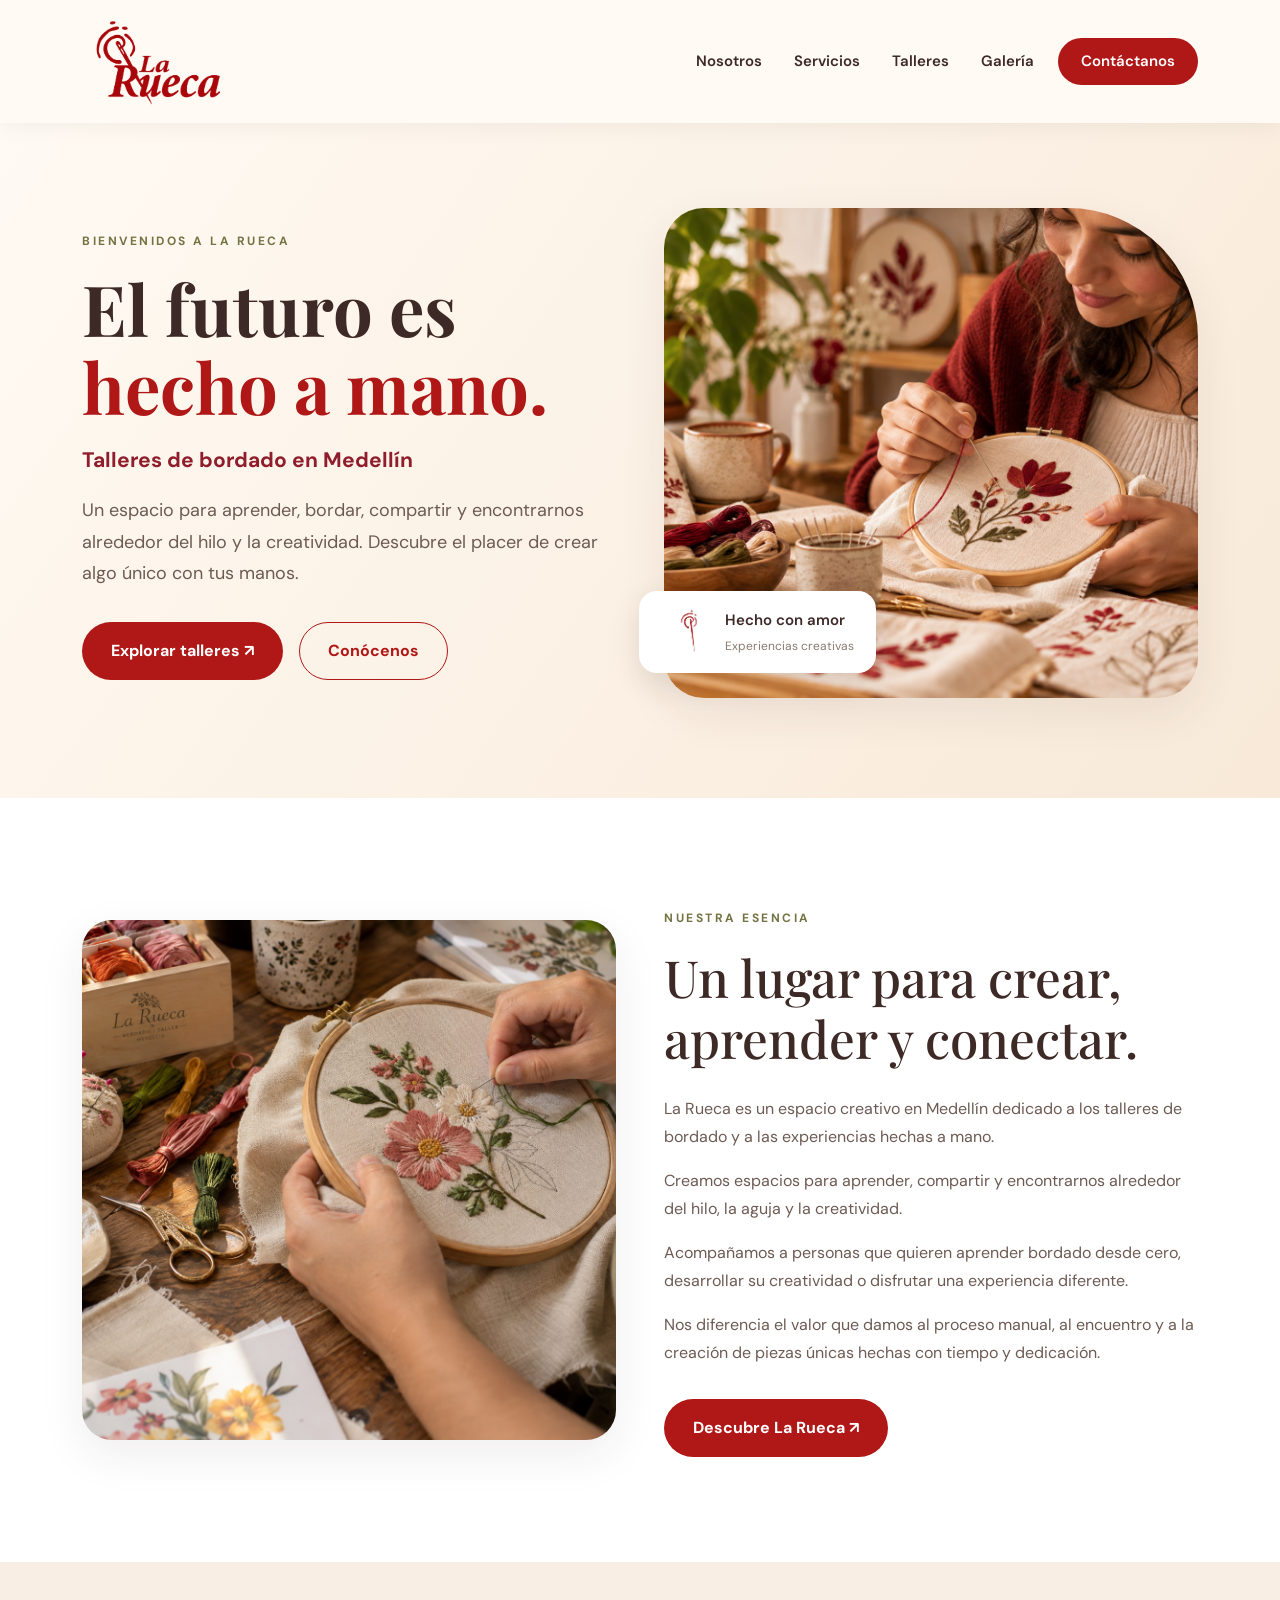
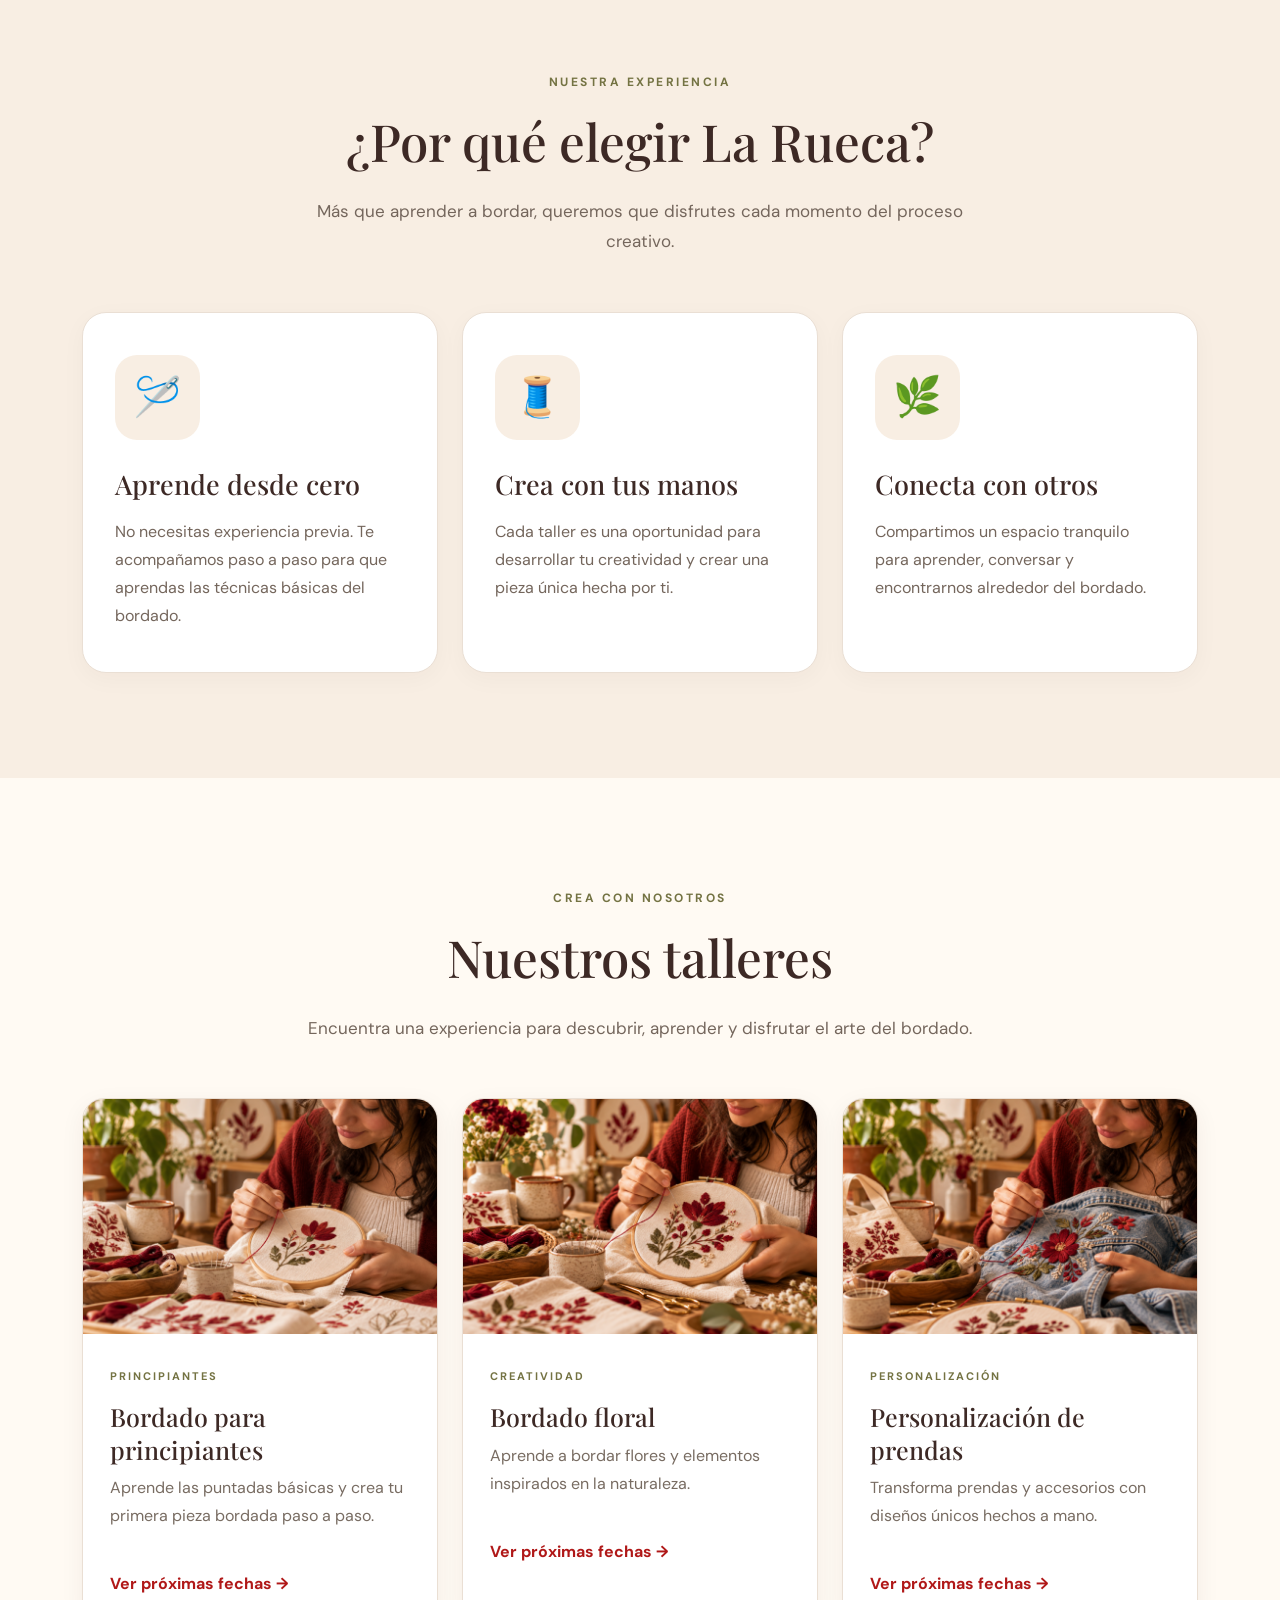
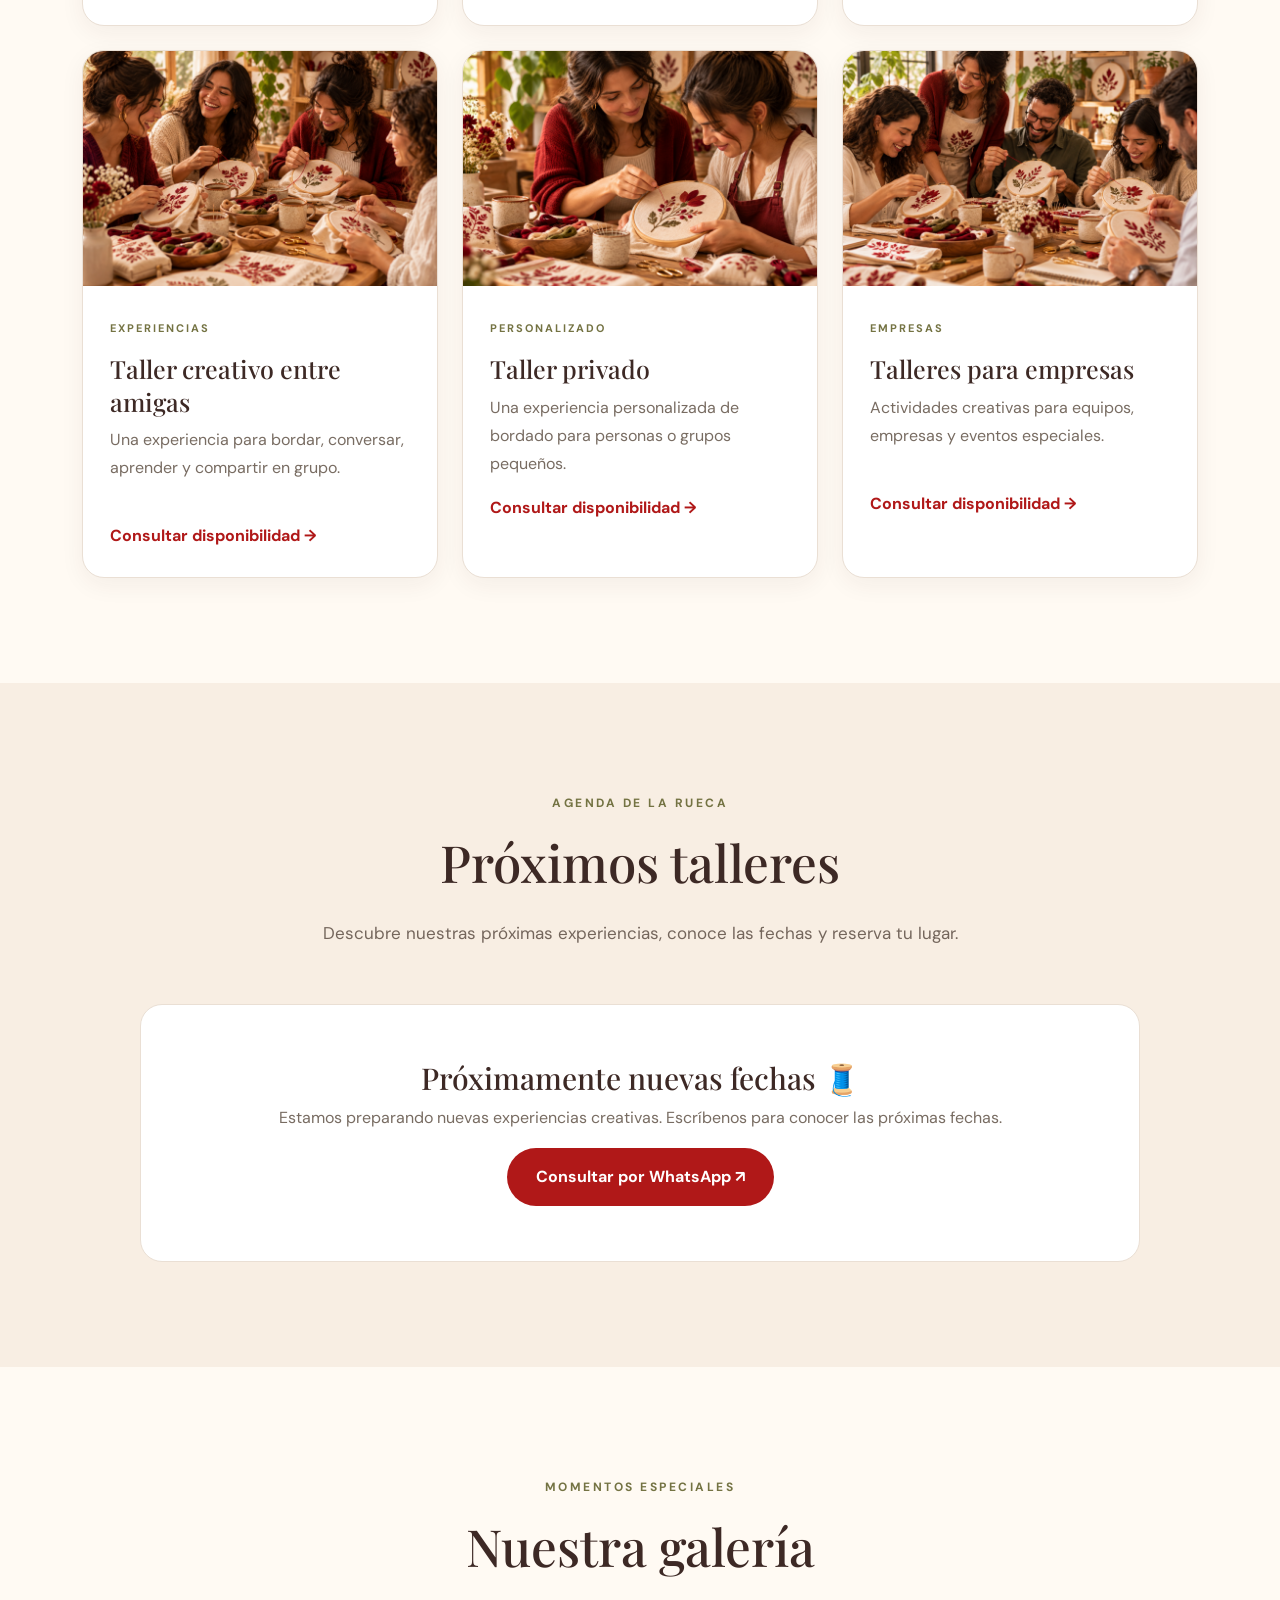
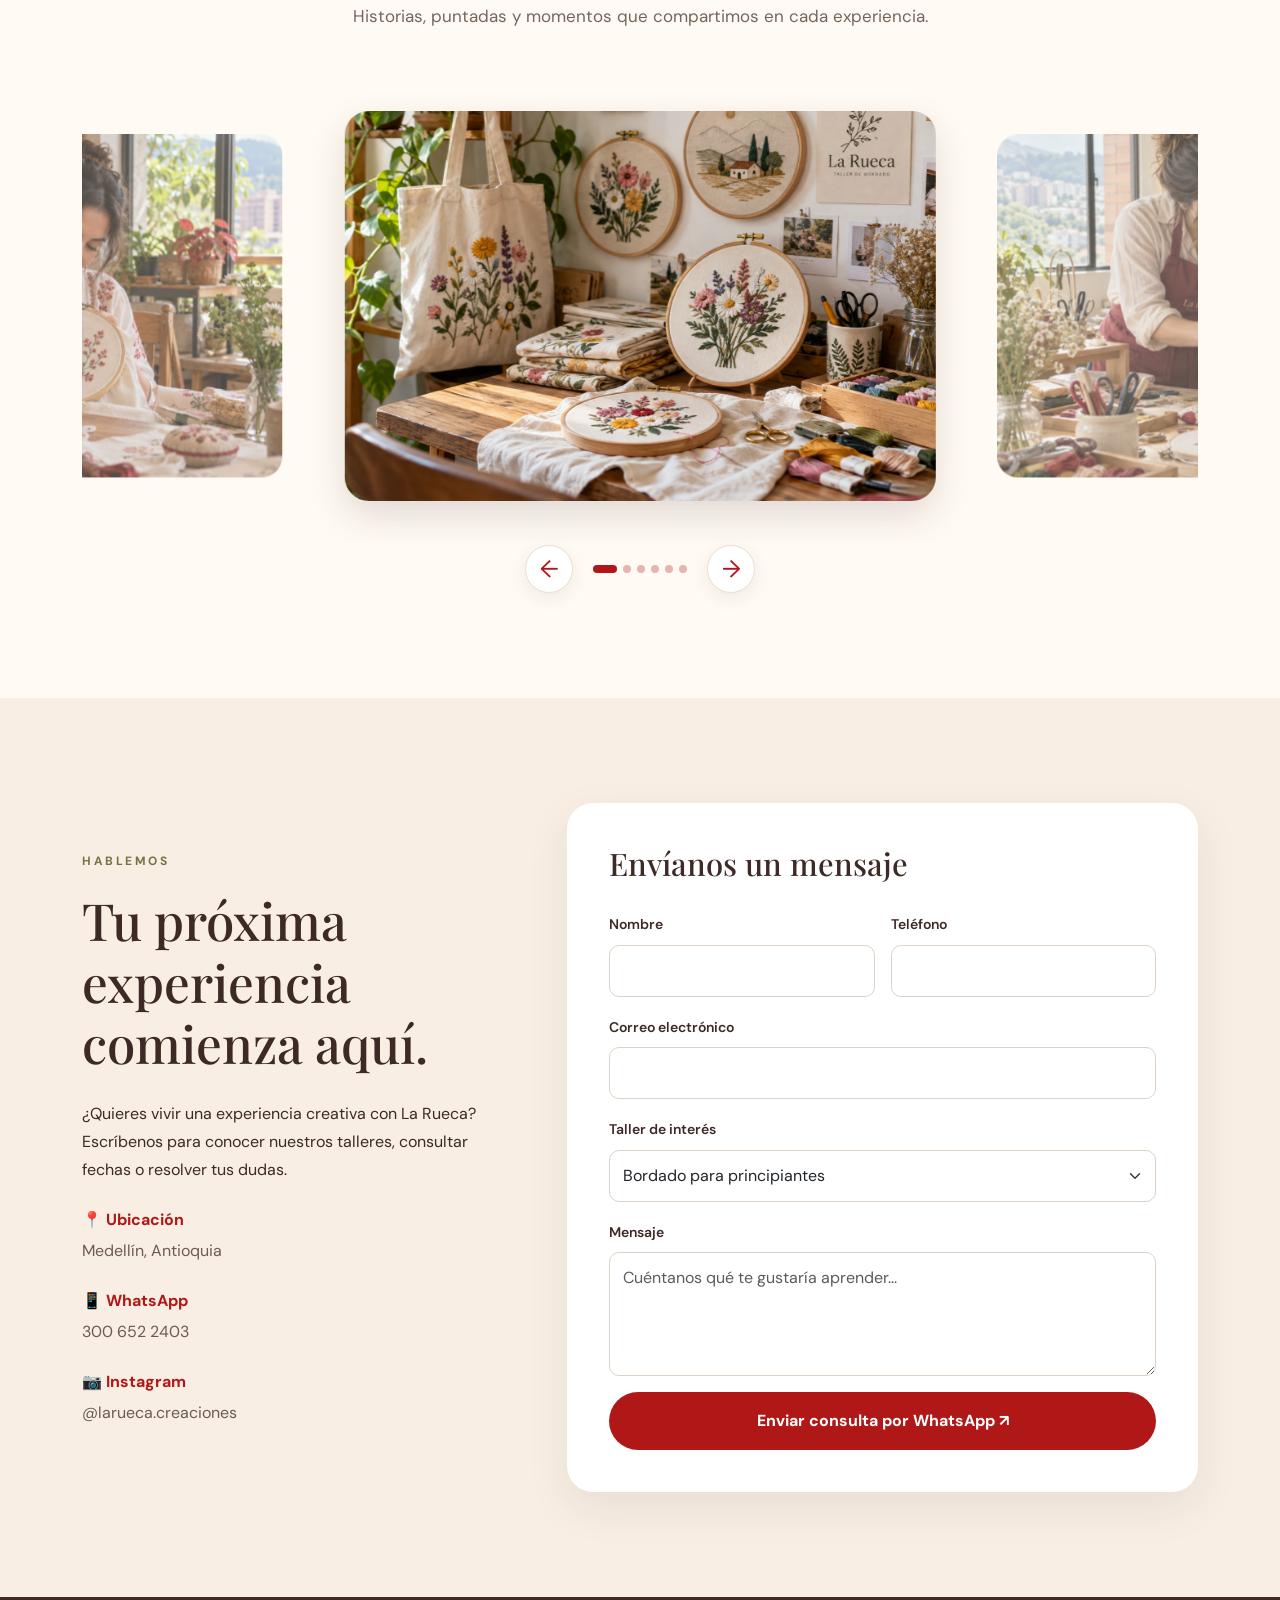
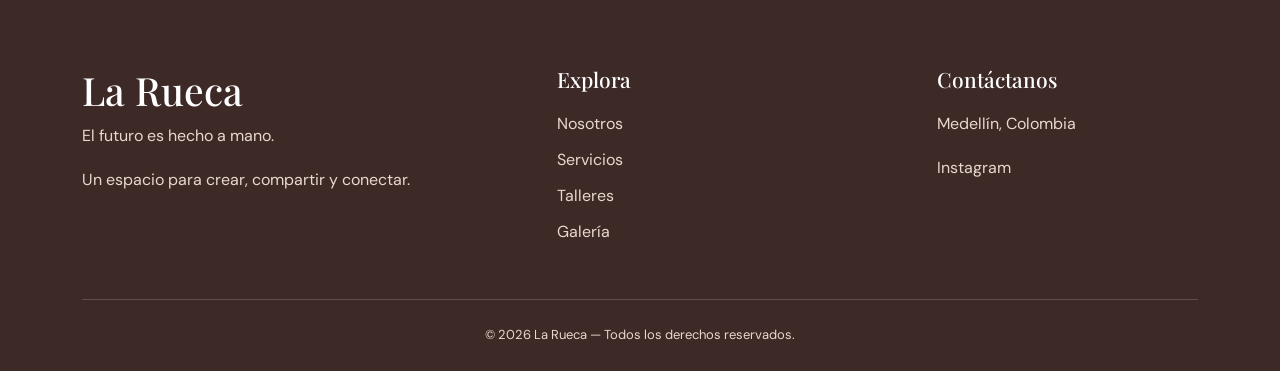
==== index.html @ 02af1a52 "Mejoras de diseño y galería La Rueca" ====
<!DOCTYPE html>
<html lang="es">

<head>
  <meta charset="UTF-8">
  <meta name="viewport" content="width=device-width, initial-scale=1.0">
  <meta name="description" content="La Rueca: talleres de bordado, creatividad y experiencias hechas a mano en Medellín.">
  <title>La Rueca | El futuro es hecho a mano</title>

<!-- Bootstrap -->
<link
  href="https://cdn.jsdelivr.net/npm/bootstrap@5.3.3/dist/css/bootstrap.min.css"
  rel="stylesheet"
>

<!-- Swiper CSS -->
<link rel="stylesheet" href="https://cdn.jsdelivr.net/npm/swiper@11/swiper-bundle.min.css">

<!-- Tipografías -->
<link
  href="https://fonts.googleapis.com/css2?family=DM+Sans:wght@400;500;600;700&family=Playfair+Display:wght@500;600;700&display=swap"
  rel="stylesheet"
>

<!-- Tu diseño nuevo -->
<link rel="stylesheet" href="css/estilos.css?v=4">
</head>

<body>

  <!-- MENÚ -->
  <nav class="navbar navbar-expand-lg navbar-light sticky-top">
    <div class="container">
      <a class="navbar-brand" href="#inicio">
        <img src="img/logo-la-rueca.png" alt="La Rueca" class="logo">
      </a>

      <button class="navbar-toggler" type="button"
        data-bs-toggle="collapse" data-bs-target="#menuPrincipal"
        aria-controls="menuPrincipal" aria-expanded="false"
        aria-label="Abrir menú">
        <span class="navbar-toggler-icon"></span>
      </button>

      <div class="collapse navbar-collapse" id="menuPrincipal">
        <ul class="navbar-nav ms-auto align-items-lg-center gap-lg-3">
          <li class="nav-item"><a class="nav-link" href="#nosotros">Nosotros</a></li>
          <li class="nav-item"><a class="nav-link" href="#servicios">Servicios</a></li>
          <li class="nav-item"><a class="nav-link" href="#talleres">Talleres</a></li>
          <li class="nav-item"><a class="nav-link" href="#galeria">Galería</a></li>
          <li class="nav-item"><a class="nav-link btn-menu" href="#contacto">Contáctanos</a></li>
        </ul>
      </div>
    </div>
  </nav>

  <main>

    <!-- PORTADA -->
    <section id="inicio" class="hero">
      <div class="container">
        <div class="row align-items-center g-5">
          <div class="col-lg-6">
            <span class="etiqueta">BIENVENIDOS A LA RUECA</span>
            <h1>El futuro es <em>hecho a mano.</em></h1>
            <h2>Talleres de bordado en Medellín</h2>
            <p class="descripcion">
              Un espacio para aprender, bordar, compartir y
              encontrarnos alrededor del hilo y la creatividad.
              Descubre el placer de crear algo único con tus manos.
            </p>
            <div class="d-flex gap-3 flex-wrap">
              <a href="#talleres" class="boton">Explorar talleres ↗</a>
              <a href="#nosotros" class="boton-secundario">Conócenos</a>
            </div>
          </div>

          <div class="col-lg-6">
            <div class="hero-foto">
              <img src="img/hero-bordado.png"
                alt="Experiencia de bordado artesanal">
                <div class="sello-flotante">
                <img
                src="img/aguja-la-rueca.png"
                alt="Aguja de La Rueca"
                class="aguja-logo"
                >

                <div>
                <strong>Hecho con amor</strong>
                <small>Experiencias creativas</small>
                </div>
              </div>
            </div>
          </div>
        </div>
      </div>
    </section>

    <!-- NOSOTROS -->
    <section id="nosotros" class="seccion nosotros">
      <div class="container">
        <div class="row align-items-center g-5">
          <div class="col-lg-6">
            <div class="imagen-seccion">
              <img src="img/galeria-5.png"
                alt="Experiencia de aprendizaje en La Rueca">
            </div>
          </div>

          <div class="col-lg-6">
            <span class="etiqueta">NUESTRA ESENCIA</span>
            <h2 class="titulo-seccion">
              Un lugar para crear, aprender y conectar.
            </h2>

            <p>
              La Rueca es un espacio creativo en Medellín dedicado
              a los talleres de bordado y a las experiencias hechas a mano.
            </p>

            <p>
              Creamos espacios para aprender, compartir y encontrarnos
              alrededor del hilo, la aguja y la creatividad.
            </p>

            <p>
              Acompañamos a personas que quieren aprender bordado
              desde cero, desarrollar su creatividad o disfrutar
              una experiencia diferente.
            </p>

            <p>
              Nos diferencia el valor que damos al proceso manual,
              al encuentro y a la creación de piezas únicas hechas
              con tiempo y dedicación.
            </p>

            <a href="#servicios" class="boton mt-3">
              Descubre La Rueca ↗
            </a>
          </div>
        </div>
      </div>
    </section>

    <!-- SERVICIOS -->
    <section id="servicios" class="seccion fondo-crema">
      <div class="container">
        <div class="encabezado-seccion text-center">
          <span class="etiqueta">NUESTRA EXPERIENCIA</span>
          <h2 class="titulo-seccion">¿Por qué elegir La Rueca?</h2>
          <p>
            Más que aprender a bordar, queremos que disfrutes
            cada momento del proceso creativo.
          </p>
        </div>

        <div class="row g-4">

          <div class="col-lg-4 col-md-6">
            <div class="tarjeta-servicio">
              <span class="icono-servicio">🪡</span>
              <h3>Aprende desde cero</h3>
              <p>
                No necesitas experiencia previa. Te acompañamos paso a paso
                para que aprendas las técnicas básicas del bordado.
              </p>
            </div>
          </div>

          <div class="col-lg-4 col-md-6">
            <div class="tarjeta-servicio">
              <span class="icono-servicio">🧵</span>
              <h3>Crea con tus manos</h3>
              <p>
                Cada taller es una oportunidad para desarrollar tu
                creatividad y crear una pieza única hecha por ti.
              </p>
            </div>
          </div>

          <div class="col-lg-4 col-md-6">
            <div class="tarjeta-servicio">
              <span class="icono-servicio">🌿</span>
              <h3>Conecta con otros</h3>
              <p>
                Compartimos un espacio tranquilo para aprender, conversar
                y encontrarnos alrededor del bordado.
              </p>
            </div>
          </div>

        </div>
      </div>
    </section>

    <!-- TALLERES -->
    <section id="talleres" class="seccion">
      <div class="container">
        <div class="encabezado-seccion text-center">
          <span class="etiqueta">CREA CON NOSOTROS</span>
          <h2 class="titulo-seccion">Nuestros talleres</h2>
          <p>
            Encuentra una experiencia para descubrir,
            aprender y disfrutar el arte del bordado.
          </p>
        </div>

        <div class="row g-4">

          <div class="col-lg-4 col-md-6">
            <article class="tarjeta-taller">
              <img src="img/hero-bordado.png" alt="Bordado para principiantes">
              <div class="tarjeta-cuerpo">
                <span class="tipo-taller">PRINCIPIANTES</span>
                <h3>Bordado para principiantes</h3>
                <p>Aprende las puntadas básicas y crea tu primera pieza bordada paso a paso.</p>
                <a href="#proximos-eventos">Ver próximas fechas →</a>
              </div>
            </article>
          </div>

          <div class="col-lg-4 col-md-6">
            <article class="tarjeta-taller">
              <img src="img/detalle-bordado.png" alt="Bordado floral">
              <div class="tarjeta-cuerpo">
                <span class="tipo-taller">CREATIVIDAD</span>
                <h3>Bordado floral</h3>
                <p>Aprende a bordar flores y elementos inspirados en la naturaleza.</p>
                <a href="#proximos-eventos">Ver próximas fechas →</a>
              </div>
            </article>
          </div>

          <div class="col-lg-4 col-md-6">
            <article class="tarjeta-taller">
              <img src="img/bordado-chaqueta.png" alt="Personalización de prendas">
              <div class="tarjeta-cuerpo">
                <span class="tipo-taller">PERSONALIZACIÓN</span>
                <h3>Personalización de prendas</h3>
                <p>Transforma prendas y accesorios con diseños únicos hechos a mano.</p>
                <a href="#proximos-eventos">Ver próximas fechas →</a>
              </div>
            </article>
          </div>

          <div class="col-lg-4 col-md-6">
            <article class="tarjeta-taller">
              <img src="img/encuentro-creativo.png" alt="Taller entre amigas">
              <div class="tarjeta-cuerpo">
                <span class="tipo-taller">EXPERIENCIAS</span>
                <h3>Taller creativo entre amigas</h3>
                <p>Una experiencia para bordar, conversar, aprender y compartir en grupo.</p>
                <a href="#contacto">Consultar disponibilidad →</a>
              </div>
            </article>
          </div>

          <div class="col-lg-4 col-md-6">
            <article class="tarjeta-taller">
              <img src="img/clase-personalizada.png" alt="Taller privado">
              <div class="tarjeta-cuerpo">
                <span class="tipo-taller">PERSONALIZADO</span>
                <h3>Taller privado</h3>
                <p>Una experiencia personalizada de bordado para personas o grupos pequeños.</p>
                <a href="#contacto">Consultar disponibilidad →</a>
              </div>
            </article>
          </div>

          <div class="col-lg-4 col-md-6">
            <article class="tarjeta-taller">
              <img src="img/taller-grupal.png" alt="Taller para empresas">
              <div class="tarjeta-cuerpo">
                <span class="tipo-taller">EMPRESAS</span>
                <h3>Talleres para empresas</h3>
                <p>Actividades creativas para equipos, empresas y eventos especiales.</p>
                <a href="#contacto">Consultar disponibilidad →</a>
              </div>
            </article>
          </div>

        </div>
      </div>
    </section>

    <!-- UPCOMING EVENTS - INSPIRADO EN TIYA -->
    <section id="proximos-eventos" class="seccion fondo-crema">
      <div class="container">

        <div class="encabezado-seccion text-center">
          <span class="etiqueta">AGENDA DE LA RUECA</span>
          <h2 class="titulo-seccion">Próximos talleres</h2>
          <p>
            Descubre nuestras próximas experiencias,
            conoce las fechas y reserva tu lugar.
          </p>
        </div>

        <!-- Se llena automáticamente desde eventos.js -->
        <div id="lista-eventos" class="eventos-contenedor"></div>

      </div>
    </section>

    <!-- GALERÍA -->
    <section id="galeria" class="seccion">
      <div class="container">

        <div class="encabezado-seccion text-center">
          <span class="etiqueta">MOMENTOS ESPECIALES</span>
          <h2 class="titulo-seccion">Nuestra galería</h2>
          <p>
            Historias, puntadas y momentos que compartimos
            en cada experiencia.
          </p>
        </div>


<!-- GALERÍA PREMIUM LA RUECA -->
        <div class="galeria-premium">
          <div class="swiper galeria-swiper" aria-label="Galería de fotografías de La Rueca">
            <div class="swiper-wrapper">
              <div class="swiper-slide"><img src="img/galeria-1.png" alt="Creaciones de bordado artesanal" loading="lazy"></div>
              <div class="swiper-slide"><img src="img/galeria-2.png" alt="Aprendiendo a bordar en La Rueca" loading="lazy"></div>
              <div class="swiper-slide"><img src="img/galeria-3.png" alt="Personalización de prendas" loading="lazy"></div>
              <div class="swiper-slide"><img src="img/galeria-4.png" alt="Experiencia creativa grupal" loading="lazy"></div>
              <div class="swiper-slide"><img src="img/galeria-5.png" alt="Detalle de bordado floral" loading="lazy"></div>
              <div class="swiper-slide"><img src="img/galeria-6.png" alt="Taller de bordado La Rueca" loading="lazy"></div>
            </div>
          </div>

          <div class="galeria-controles">
            <button class="galeria-anterior" type="button" aria-label="Fotografía anterior">&#8592;</button>
            <div class="galeria-paginacion"></div>
            <button class="galeria-siguiente" type="button" aria-label="Fotografía siguiente">&#8594;</button>
          </div>
        </div>
      </div>
    </section>

    <!-- CONTACTO -->
    <section id="contacto" class="seccion fondo-crema">
      <div class="container">
        <div class="row g-5 align-items-center">

          <div class="col-lg-5">
            <span class="etiqueta">HABLEMOS</span>
            <h2 class="titulo-seccion">Tu próxima experiencia comienza aquí.</h2>
            <p>
              ¿Quieres vivir una experiencia creativa con La Rueca?
              Escríbenos para conocer nuestros talleres,
              consultar fechas o resolver tus dudas.
            </p>

            <div class="detalle-contacto">
              <strong>📍 Ubicación</strong>
              <span>Medellín, Antioquia</span>
            </div>

            <div class="detalle-contacto">
              <strong>📱 WhatsApp</strong>
              <span>300 652 2403</span>
            </div>

            <div class="detalle-contacto">
              <strong>📷 Instagram</strong>
              <a href="https://www.instagram.com/larueca.creaciones/"
                 target="_blank" rel="noopener noreferrer">
                @larueca.creaciones
              </a>
            </div>
          </div>

          <div class="col-lg-7">
            <div class="tarjeta-contacto">
              <h3>Envíanos un mensaje</h3>

              <form id="formulario-contacto">
                <div class="row g-3">

                  <div class="col-md-6">
                    <label for="nombre" class="form-label">Nombre</label>
                    <input id="nombre" class="form-control" type="text" required>
                  </div>

                  <div class="col-md-6">
                    <label for="telefono" class="form-label">Teléfono</label>
                    <input id="telefono" class="form-control" type="tel" required>
                  </div>

                  <div class="col-12">
                    <label for="correo" class="form-label">Correo electrónico</label>
                    <input id="correo" class="form-control" type="email">
                  </div>

                  <div class="col-12">
                    <label for="servicio" class="form-label">Taller de interés</label>
                    <select id="servicio" class="form-select">
                      <option>Bordado para principiantes</option>
                      <option>Bordado floral</option>
                      <option>Personalización de prendas</option>
                      <option>Taller creativo entre amigas</option>
                      <option>Taller privado</option>
                      <option>Talleres para empresas</option>
                    </select>
                  </div>

                  <div class="col-12">
                    <label for="mensaje" class="form-label">Mensaje</label>
                    <textarea id="mensaje" class="form-control" rows="4"
                      placeholder="Cuéntanos qué te gustaría aprender..."></textarea>
                  </div>

                  <div class="col-12">
                    <button type="submit" class="boton w-100">
                      Enviar consulta por WhatsApp ↗
                    </button>
                  </div>

                </div>
              </form>
            </div>
          </div>

        </div>
      </div>
    </section>

  </main>

  <!-- PIE DE PÁGINA -->
  <footer class="pie-pagina">
    <div class="container">
      <div class="row g-4 align-items-start">
        <div class="col-md-5">
          <h3>La Rueca</h3>
          <p>El futuro es hecho a mano.</p>
          <p>Un espacio para crear, compartir y conectar.</p>
        </div>

        <div class="col-md-4">
          <h4>Explora</h4>
          <a href="#nosotros">Nosotros</a>
          <a href="#servicios">Servicios</a>
          <a href="#talleres">Talleres</a>
          <a href="#galeria">Galería</a>
        </div>

        <div class="col-md-3">
          <h4>Contáctanos</h4>
          <p>Medellín, Colombia</p>
          <a href="https://www.instagram.com/larueca.creaciones/"
             target="_blank" rel="noopener noreferrer">Instagram</a>
        </div>
      </div>

      <div class="footer-inferior">
        © 2026 La Rueca — Todos los derechos reservados.
      </div>
    </div>
  </footer>

  <script src="https://cdn.jsdelivr.net/npm/bootstrap@5.3.3/dist/js/bootstrap.bundle.min.js"></script>
  <script src="jv/eventos.js"></script>

  <!-- Swiper: cargar antes de inicializar -->
  <script src="https://cdn.jsdelivr.net/npm/swiper@11/swiper-bundle.min.js"></script>
  <script>
    document.addEventListener("DOMContentLoaded", function () {
      if (typeof Swiper === "undefined") {
        console.error("Swiper no se cargó. Revisa la conexión a internet.");
        return;
      }

      const reducido = window.matchMedia("(prefers-reduced-motion: reduce)").matches;
      new Swiper(".galeria-swiper", {
        loop: true,
        centeredSlides: true,
        slidesPerView: 1.18,
        spaceBetween: 12,
        speed: reducido ? 0 : 650,
        grabCursor: true,
        autoplay: reducido ? false : {
          delay: 4500,
          disableOnInteraction: false,
          pauseOnMouseEnter: true
        },
        navigation: {
          prevEl: ".galeria-anterior",
          nextEl: ".galeria-siguiente"
        },
        pagination: {
          el: ".galeria-paginacion",
          clickable: true
        },
        keyboard: {
          enabled: true,
          onlyInViewport: true
        },
        breakpoints: {
          576: { slidesPerView: 1.35, spaceBetween: 18 },
          768: { slidesPerView: 1.55, spaceBetween: 22 },
          1100: { slidesPerView: 1.85, spaceBetween: 26 }
        }
      });
    });
  </script>

</body>
</html>
---- css/estilos.css ----
/* =====================================
   LA RUECA
===================================== */

:root {
  --rojo: #b01818;
  --crema: #f4e2ca;
  --oliva: #747343;
  --fondo: #fffaf3;
  --texto: #3d2925;
  --blanco: #ffffff;
  --borde: #eadfd4;
  --sombra: 0 15px 45px rgba(61,41,37,.08);
}

* { box-sizing: border-box; }

html {
  scroll-behavior: smooth;
  scroll-padding-top: 100px;
}

body {
  margin: 0;
  background: var(--fondo);
  color: var(--texto);
  font-family: 'DM Sans', sans-serif;
  line-height: 1.75;
}

h1, h2, h3, h4 {
  font-family: 'Playfair Display', Georgia, serif;
}

img {
  max-width: 100%;
  height: auto;
}

a { text-decoration: none; }

.seccion { padding: 105px 0; }
.fondo-crema { background: #f8eee3; }

.etiqueta {
  display: inline-block;
  margin-bottom: 18px;
  color: var(--oliva);
  font-size: 12px;
  font-weight: 700;
  letter-spacing: 2.5px;
}

.titulo-seccion {
  color: var(--texto);
  font-size: clamp(34px, 4vw, 52px);
  line-height: 1.2;
  margin-bottom: 25px;
}

.encabezado-seccion {
  max-width: 700px;
  margin: 0 auto 55px;
}

.encabezado-seccion p {
  color: #74665c;
  font-size: 17px;
}

/* MENÚ */

.navbar {
  background: rgba(255,250,243,.97);
  backdrop-filter: blur(15px);
  box-shadow: 0 4px 22px rgba(0,0,0,.05);
  padding: 13px 0;
}

.logo { width: 145px; }

.navbar .nav-link {
  font-size: 15px;
  font-weight: 600;
  color: var(--texto);
}

.navbar .nav-link:hover {
  color: var(--rojo);
}

.navbar .btn-menu {
  background: var(--rojo);
  color: white;
  border-radius: 50px;
  padding: 10px 23px !important;
  text-align: center;
}

.navbar .btn-menu:hover {
  background: var(--oliva);
  color: white;
}

/* BOTONES */

.boton {
  display: inline-block;
  border: none;
  background: var(--rojo);
  color: white;
  font-weight: 700;
  padding: 15px 29px;
  border-radius: 50px;
  cursor: pointer;
  transition: .3s ease;
}

.boton:hover {
  background: var(--oliva);
  color: white;
  transform: translateY(-3px);
  box-shadow: var(--sombra);
}

.boton-secundario {
  display: inline-block;
  border: 1px solid var(--rojo);
  color: var(--rojo);
  border-radius: 50px;
  padding: 14px 28px;
  font-weight: 700;
  transition: .3s ease;
}

.boton-secundario:hover {
  background: var(--rojo);
  color: white;
}

/* PORTADA */

.hero {
  padding: 85px 0 100px;
  min-height: 650px;
  background: linear-gradient(125deg, #fffaf3, #f8e9d8);
  overflow: hidden;
}

.hero h1 {
  font-size: clamp(46px, 5.5vw, 76px);
  font-weight: 700;
  line-height: 1.1;
  margin-bottom: 23px;
}

.hero h1 em {
  color: var(--rojo);
  font-style: normal;
}

.hero h2 {
  color: #8f1d2c;
  font-family: 'DM Sans', sans-serif;
  font-size: 21px;
  font-weight: 700;
  margin-bottom: 22px;
}

.hero .descripcion {
  max-width: 540px;
  font-size: 18px;
  color: #6d5b53;
  margin-bottom: 32px;
}

.hero-foto { position: relative; }

.hero-foto > img {
  width: 100%;
  height: 490px;
  object-fit: cover;
  border-radius: 40px 130px 40px 40px;
  box-shadow: var(--sombra);
}

/* Sello flotante elegante */

.sello-flotante {
  position: absolute;
  bottom: 25px;
  left: -25px;
  background: white;
  display: flex;
  align-items: center;
  gap: 10px;
  border-radius: 18px;
  padding: 14px 22px;
  box-shadow: 0 10px 30px rgba(61, 41, 37, 0.12);
}

/* Aguja original de La Rueca */

.sello-flotante .aguja-logo {
  width: 54px;
  height: 54px;
  object-fit: contain;
  flex-shrink: 0;
}

/* Textos */

.sello-flotante strong {
  display: block;
  font-size: 15px;
  font-weight: 600;
  color: #3d2925;
}

.sello-flotante small {
  display: block;
  font-size: 12px;
  color: #887b70;
  margin-top: 2px;
}

/* NOSOTROS */

.nosotros { background: white; }

.imagen-seccion img {
  width: 100%;
  height: 520px;
  object-fit: cover;
  border-radius: 30px;
  box-shadow: var(--sombra);
}

.nosotros p {
  color: #6d5b53;
  font-size: 16px;
  margin-bottom: 16px;
}

/* SERVICIOS - MEDICLOUD */

.tarjeta-servicio {
  background: white;
  padding: 42px 32px;
  border-radius: 24px;
  border: 1px solid var(--borde);
  box-shadow: 0 6px 25px rgba(61,41,37,.035);
  height: 100%;
  transition: .3s ease;
}

.tarjeta-servicio:hover {
  transform: translateY(-8px);
  box-shadow: var(--sombra);
}

.icono-servicio {
  display: flex;
  align-items: center;
  justify-content: center;
  width: 85px;
  height: 85px;
  border-radius: 22px;
  background: #f8eee3;
  font-size: 39px;
  margin-bottom: 28px;
}

.tarjeta-servicio h3 {
  font-size: 27px;
  margin-bottom: 18px;
  color: var(--texto);
}

.tarjeta-servicio p {
  color: #74665c;
  margin: 0;
}

/* TALLERES - TARJETAS */

.tarjeta-taller {
  overflow: hidden;
  background: white;
  border-radius: 22px;
  border: 1px solid var(--borde);
  height: 100%;
  box-shadow: 0 7px 25px rgba(61,41,37,.06);
  transition: .3s ease;
}

.tarjeta-taller:hover {
  transform: translateY(-7px);
  box-shadow: var(--sombra);
}

.tarjeta-taller > img {
  width: 100%;
  height: 235px;
  object-fit: cover;
  transition: transform .45s ease;
}

.tarjeta-taller:hover > img {
  transform: scale(1.045);
}

.tarjeta-cuerpo { padding: 27px; }

.tipo-taller {
  color: var(--oliva);
  font-size: 11px;
  font-weight: 700;
  letter-spacing: 2px;
}

.tarjeta-cuerpo h3 {
  font-size: 25px;
  line-height: 1.3;
  margin-top: 12px;
}

.tarjeta-cuerpo p {
  color: #786c62;
  min-height: 80px;
}

.tarjeta-cuerpo a {
  color: var(--rojo);
  font-weight: 700;
}

.tarjeta-cuerpo a:hover {
  color: var(--oliva);
}

/* UPCOMING EVENTS - TIYA */

.eventos-contenedor {
  max-width: 1000px;
  margin: auto;
}

.evento {
  display: grid;
  grid-template-columns: 110px 170px 1fr auto;
  align-items: center;
  gap: 25px;
  padding: 22px;
  margin-bottom: 23px;
  background: white;
  border-radius: 22px;
  box-shadow: 0 7px 25px rgba(61,41,37,.06);
  border: 1px solid var(--borde);
  transition: .3s ease;
}

.evento:hover {
  transform: translateY(-4px);
  box-shadow: var(--sombra);
}

.evento-fecha {
  background: var(--rojo);
  color: white;
  border-radius: 17px;
  text-align: center;
  padding: 15px 8px;
}

.evento-dia {
  display: block;
  font-size: 36px;
  font-weight: 700;
  line-height: 1.2;
}

.evento-mes {
  font-size: 13px;
  font-weight: 700;
  letter-spacing: 1px;
  text-transform: uppercase;
}

.evento-imagen {
  width: 170px;
  height: 130px;
  object-fit: cover;
  border-radius: 15px;
}

.evento-detalles h3 {
  font-size: 25px;
  margin-bottom: 10px;
}

.evento-detalles p {
  color: #786c62;
  margin: 0;
  font-size: 14px;
}

.evento-etiqueta {
  display: inline-block;
  background: #f4e2ca;
  color: var(--texto);
  border-radius: 30px;
  font-size: 11px;
  font-weight: 700;
  padding: 5px 12px;
  margin-bottom: 9px;
}

.evento-boton { white-space: nowrap; }

.sin-eventos {
  padding: 55px 30px;
  border-radius: 22px;
  text-align: center;
  background: white;
  border: 1px solid var(--borde);
}

.sin-eventos h3 { font-size: 30px; }
.sin-eventos p { color: #786c62; }

/* CONTACTO */

.detalle-contacto {
  display: flex;
  flex-direction: column;
  margin: 22px 0;
  gap: 3px;
}

.detalle-contacto strong {
  color: var(--rojo);
}

.detalle-contacto span,
.detalle-contacto a {
  color: #6d5b53;
}

.tarjeta-contacto {
  padding: 42px;
  background: white;
  border-radius: 26px;
  box-shadow: var(--sombra);
}

.tarjeta-contacto h3 {
  font-size: 31px;
  margin-bottom: 28px;
}

.form-label {
  font-weight: 600;
  font-size: 14px;
}

.form-control,
.form-select {
  padding: 13px;
  border-radius: 10px;
  border: 1px solid #ded2c6;
}

.form-control:focus,
.form-select:focus {
  box-shadow: 0 0 0 3px rgba(116,115,67,.15);
  border-color: var(--oliva);
}

/* PIE DE PÁGINA */

.pie-pagina {
  padding: 70px 0 24px;
  background: var(--texto);
  color: white;
}

.pie-pagina h3 {
  font-size: 39px;
}

.pie-pagina h4 {
  font-size: 21px;
  margin-bottom: 18px;
}

.pie-pagina p,
.pie-pagina a {
  color: #e8d9ce;
}

.pie-pagina a {
  display: block;
  margin-bottom: 8px;
}

.pie-pagina a:hover {
  color: white;
}

.footer-inferior {
  border-top: 1px solid rgba(255,255,255,.17);
  margin-top: 45px;
  padding-top: 24px;
  text-align: center;
  color: #e8d9ce;
  font-size: 13px;
}

/* RESPONSIVE */

@media (max-width: 991px) {
  .seccion { padding: 70px 0; }
  .hero { padding: 65px 0; }
  .hero-foto > img { height: 400px; }
  .sello-flotante { left: 10px; }

  .evento {
    grid-template-columns: 95px 140px 1fr;
  }

  .evento-imagen {
    width: 140px;
    height: 110px;
  }

  .evento-boton {
    grid-column: 3;
    justify-self: start;
  }
}

@media (max-width: 767px) {
  .seccion { padding: 55px 0; }

  .hero h1 { font-size: 45px; }
  .hero-foto > img { height: 340px; }

  .imagen-seccion img { height: 350px; }

  .evento {
    grid-template-columns: 85px 1fr;
    gap: 15px;
  }

  .evento-fecha {
    align-self: start;
  }

  .evento-imagen {
    width: 100%;
    height: 155px;
  }

  .evento-detalles,
  .evento-boton {
    grid-column: 1 / -1;
  }
  .tarjeta-contacto { padding: 25px; }
}

@media (prefers-reduced-motion: reduce) {
  *, *::before, *::after {
    scroll-behavior: auto !important;
    transition-duration: .01ms !important;
  }
}

/* ==========================================
   GALERÍA PREMIUM - LA RUECA
   Imagen central y fotos laterales visibles
========================================== */

.galeria-premium {
  width: 100%;
  max-width: 1120px;
  margin: 0 auto;
}

.galeria-premium .galeria-swiper {
  width: 100%;
  overflow: hidden;
  padding: 24px 0 40px;
}

.galeria-premium .galeria-swiper .swiper-slide {
  height: 390px;
  background: #f4e2ca;
  border-radius: 24px;
  overflow: hidden;
  opacity: .55;
  transform: scale(.88);
  transition: transform .55s ease, opacity .55s ease, box-shadow .55s ease;
}

.galeria-premium .galeria-swiper .swiper-slide img {
  display: block;
  width: 100%;
  height: 100%;
  object-fit: cover;
}

.galeria-premium .galeria-swiper .swiper-slide-active {
  opacity: 1;
  transform: scale(1);
  box-shadow: 0 15px 36px rgba(61,41,37,.15);
}

.galeria-premium .galeria-swiper .swiper-slide-prev,
.galeria-premium .galeria-swiper .swiper-slide-next {
  opacity: .7;
}

.galeria-premium .galeria-controles {
  display: flex;
  align-items: center;
  justify-content: center;
  gap: 20px;
  width: 100%;
  margin-top: 4px;
}

.galeria-premium .galeria-anterior,
.galeria-premium .galeria-siguiente {
  appearance: none;
  display: inline-flex;
  justify-content: center;
  align-items: center;
  width: 48px;
  height: 48px;
  padding: 0;
  flex-shrink: 0;
  border: 1px solid #eadfd4;
  border-radius: 50%;
  background: #fff;
  color: #b01818;
  font-family: inherit;
  font-size: 24px;
  line-height: 1;
  cursor: pointer;
  box-shadow: 0 5px 18px rgba(61,41,37,.08);
  transition: background .25s ease, color .25s ease, transform .25s ease;
}

.galeria-premium .galeria-anterior:hover,
.galeria-premium .galeria-siguiente:hover {
  color: #fff;
  background: #b01818;
  transform: translateY(-2px);
}

.galeria-premium .galeria-anterior:focus-visible,
.galeria-premium .galeria-siguiente:focus-visible {
  outline: 3px solid #b01818;
  outline-offset: 3px;
}

.galeria-premium .galeria-paginacion {
  position: static;
  display: flex;
  justify-content: center;
  align-items: center;
  gap: 6px;
  width: auto !important;
  margin: 0;
}

.galeria-premium .galeria-paginacion .swiper-pagination-bullet {
  width: 8px;
  height: 8px;
  margin: 0 !important;
  border-radius: 50%;
  background: #b01818;
  opacity: .3;
  transition: width .3s ease, opacity .3s ease;
}

.galeria-premium .galeria-paginacion .swiper-pagination-bullet-active {
  width: 24px;
  border-radius: 10px;
  opacity: 1;
}

@media (max-width: 991px) {
  .galeria-premium .galeria-swiper .swiper-slide { height: 330px; }
}

@media (max-width: 576px) {
  .galeria-premium .galeria-swiper .swiper-slide {
    height: 275px;
    border-radius: 18px;
  }
  .galeria-premium .galeria-swiper { padding: 16px 0 26px; }
  .galeria-premium .galeria-controles { gap: 14px; }
  .galeria-premium .galeria-anterior,
  .galeria-premium .galeria-siguiente { width: 42px; height: 42px; }
}

@media (prefers-reduced-motion: reduce) {
  .galeria-premium .galeria-swiper .swiper-slide { transition: none; }
}
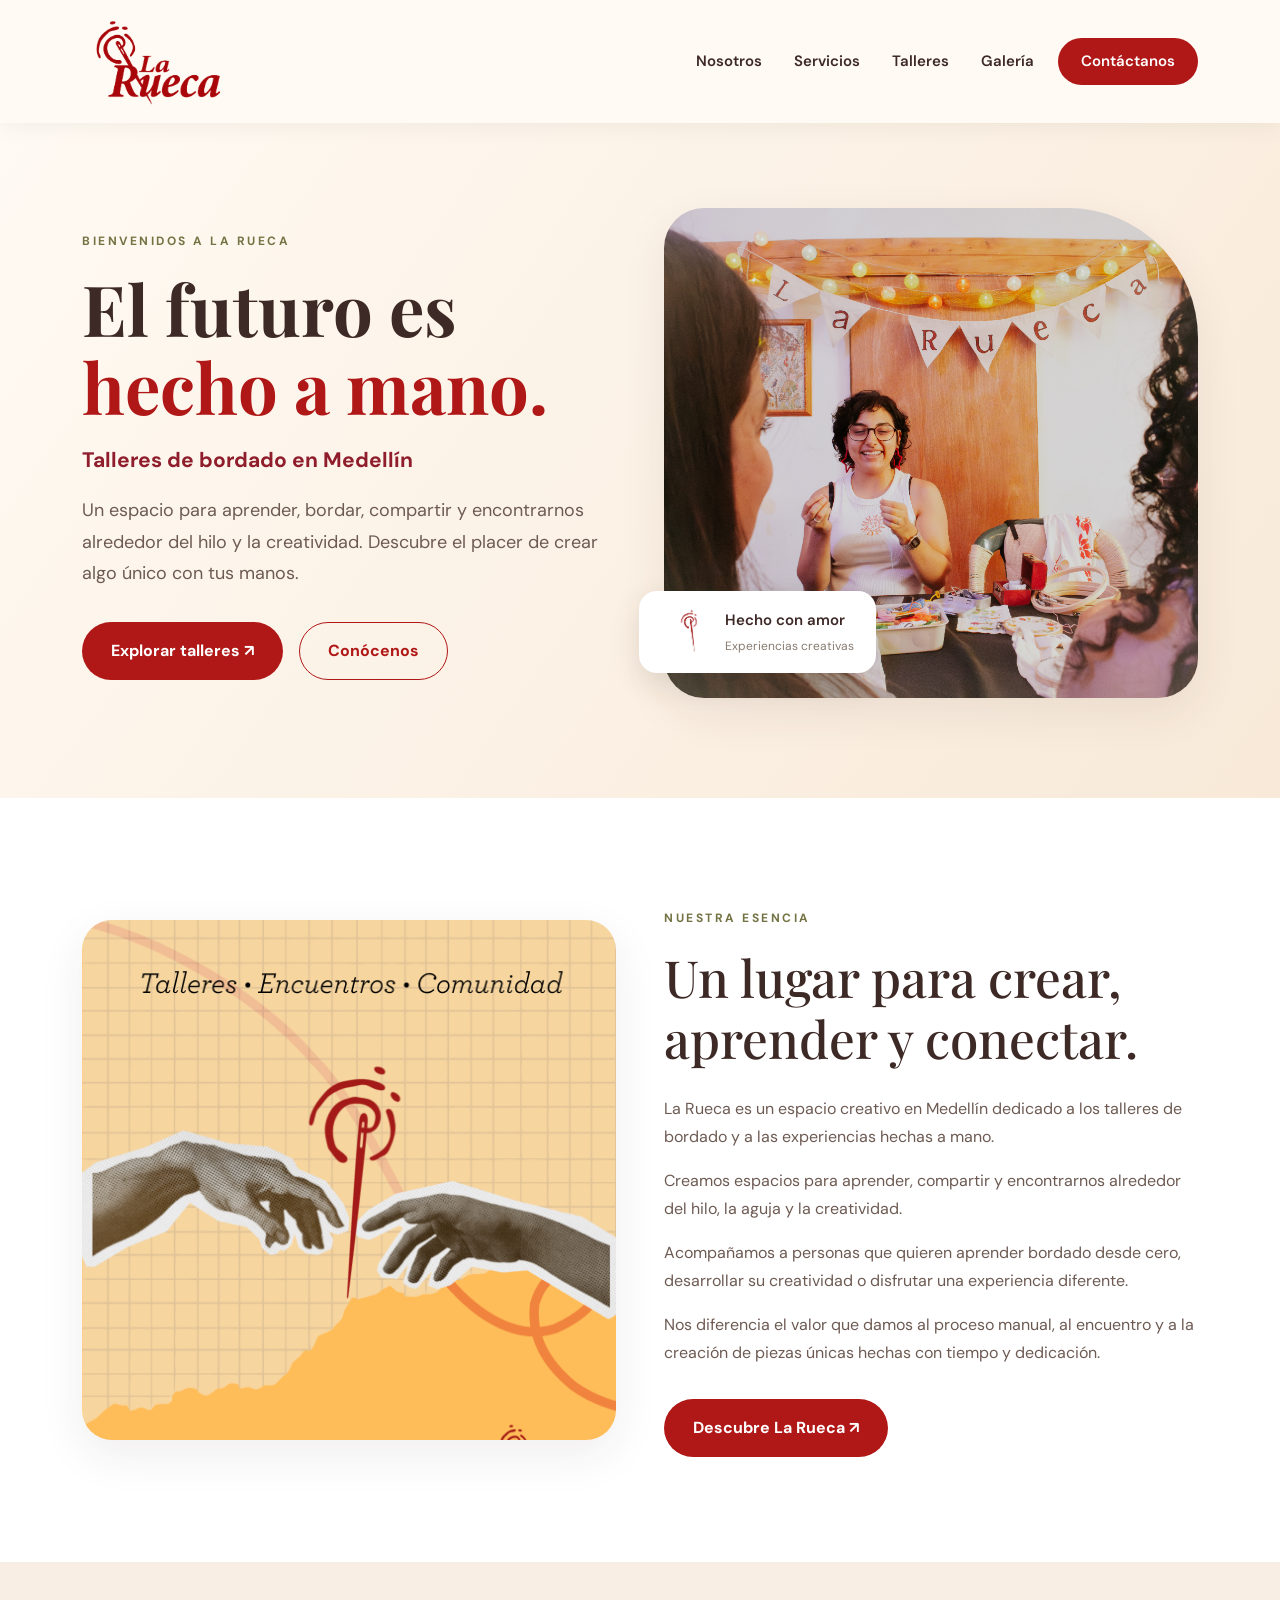
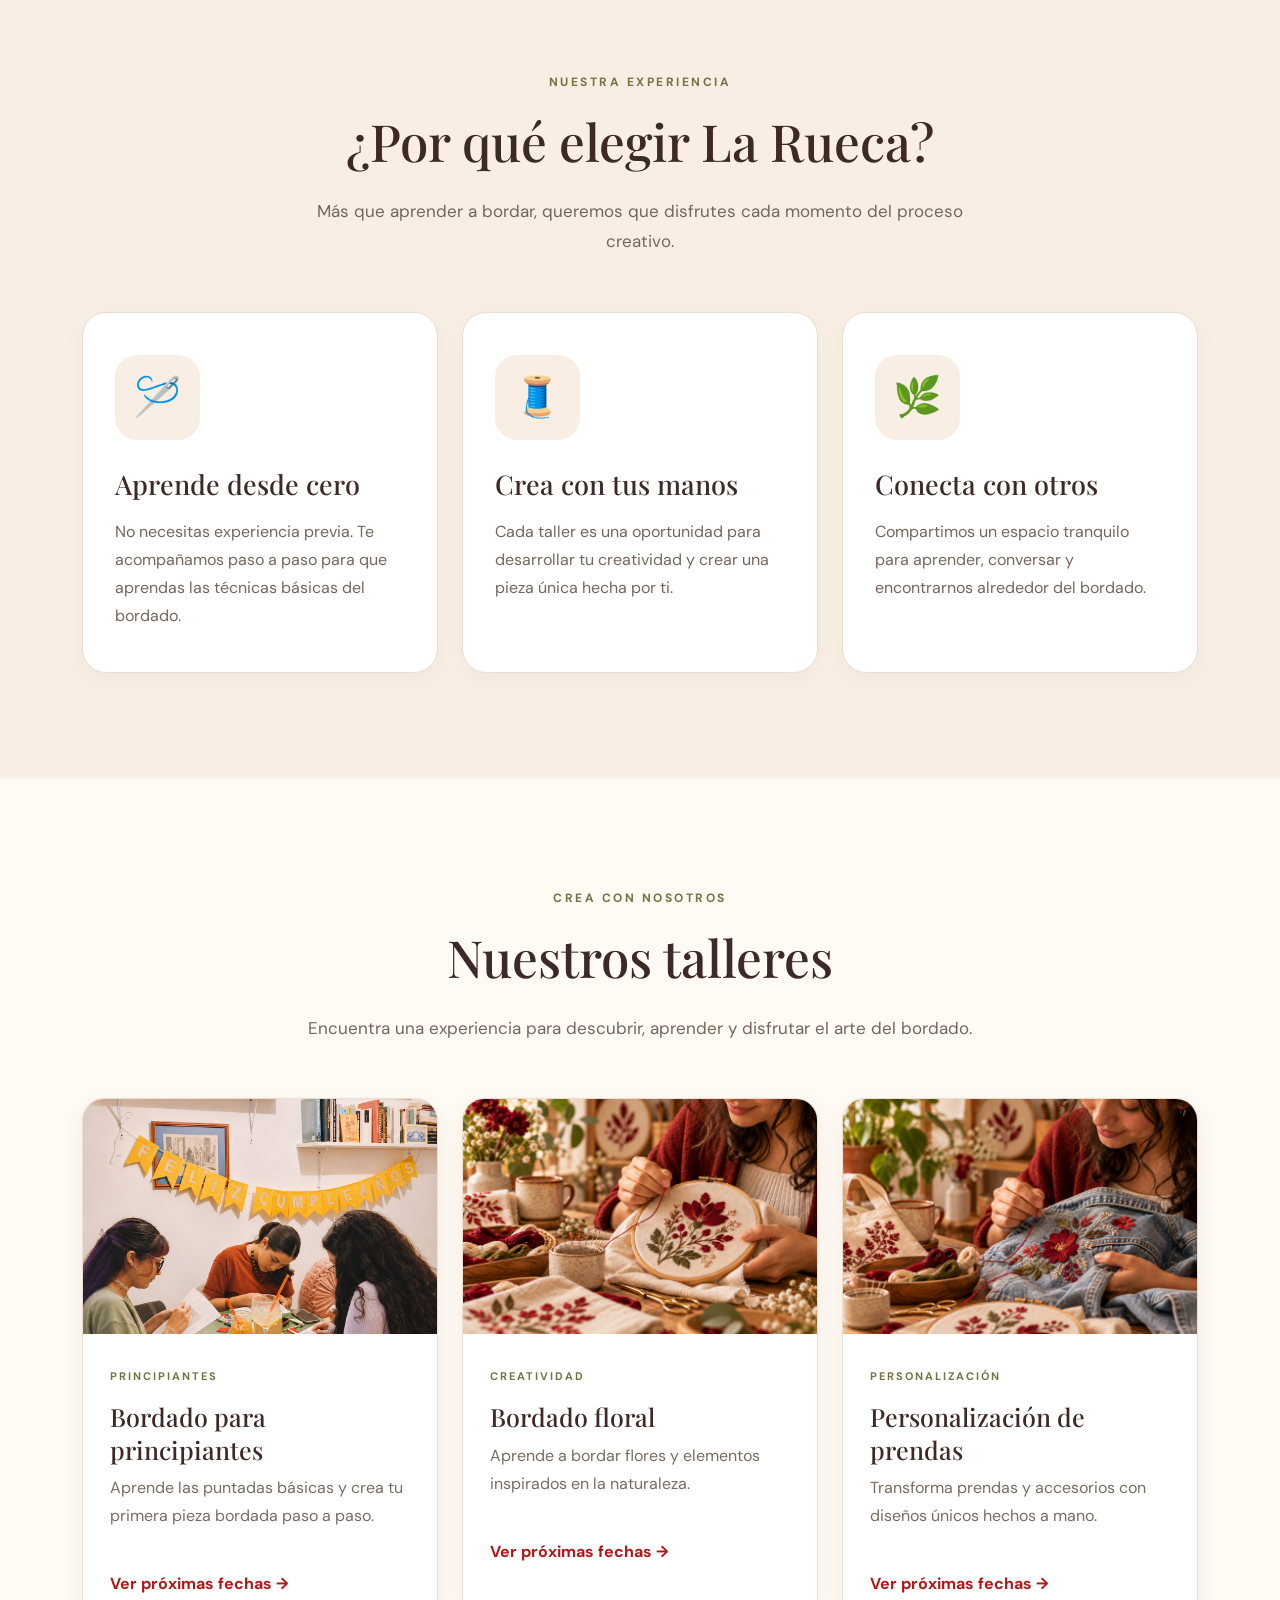
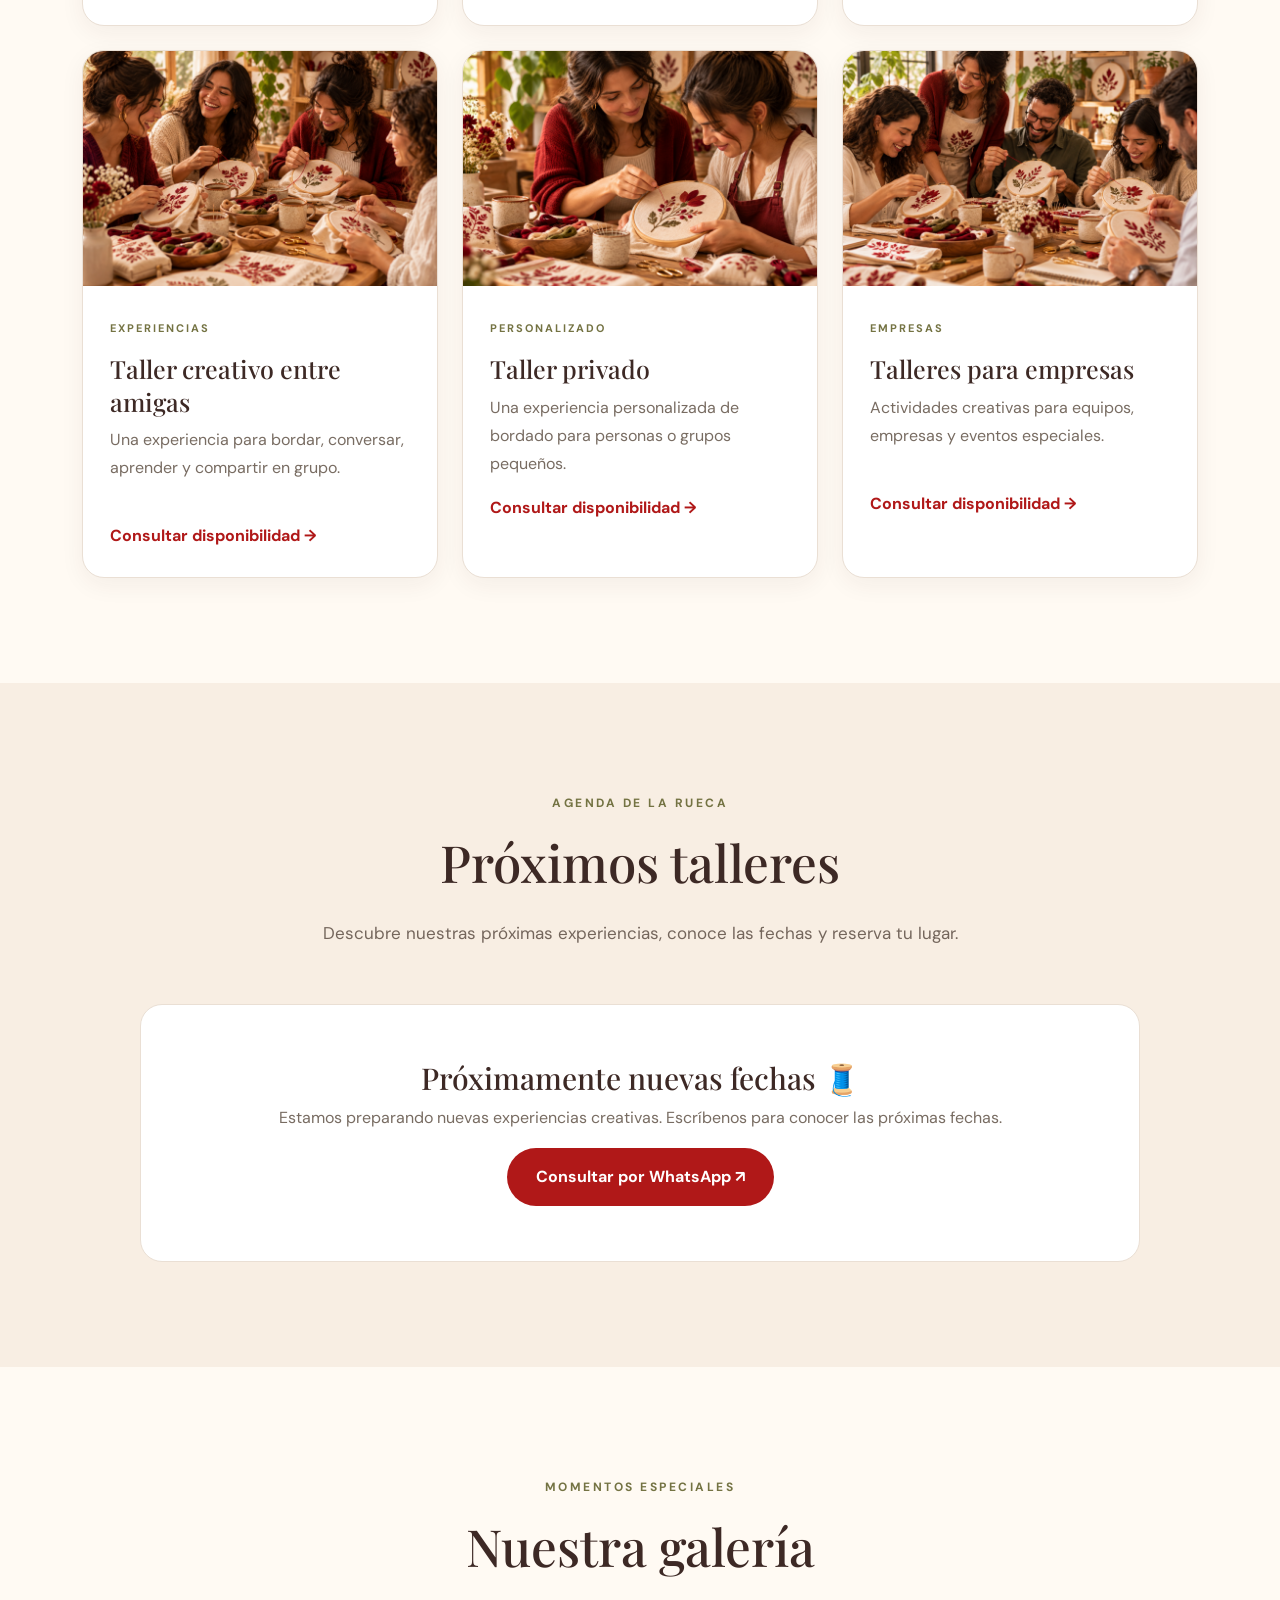
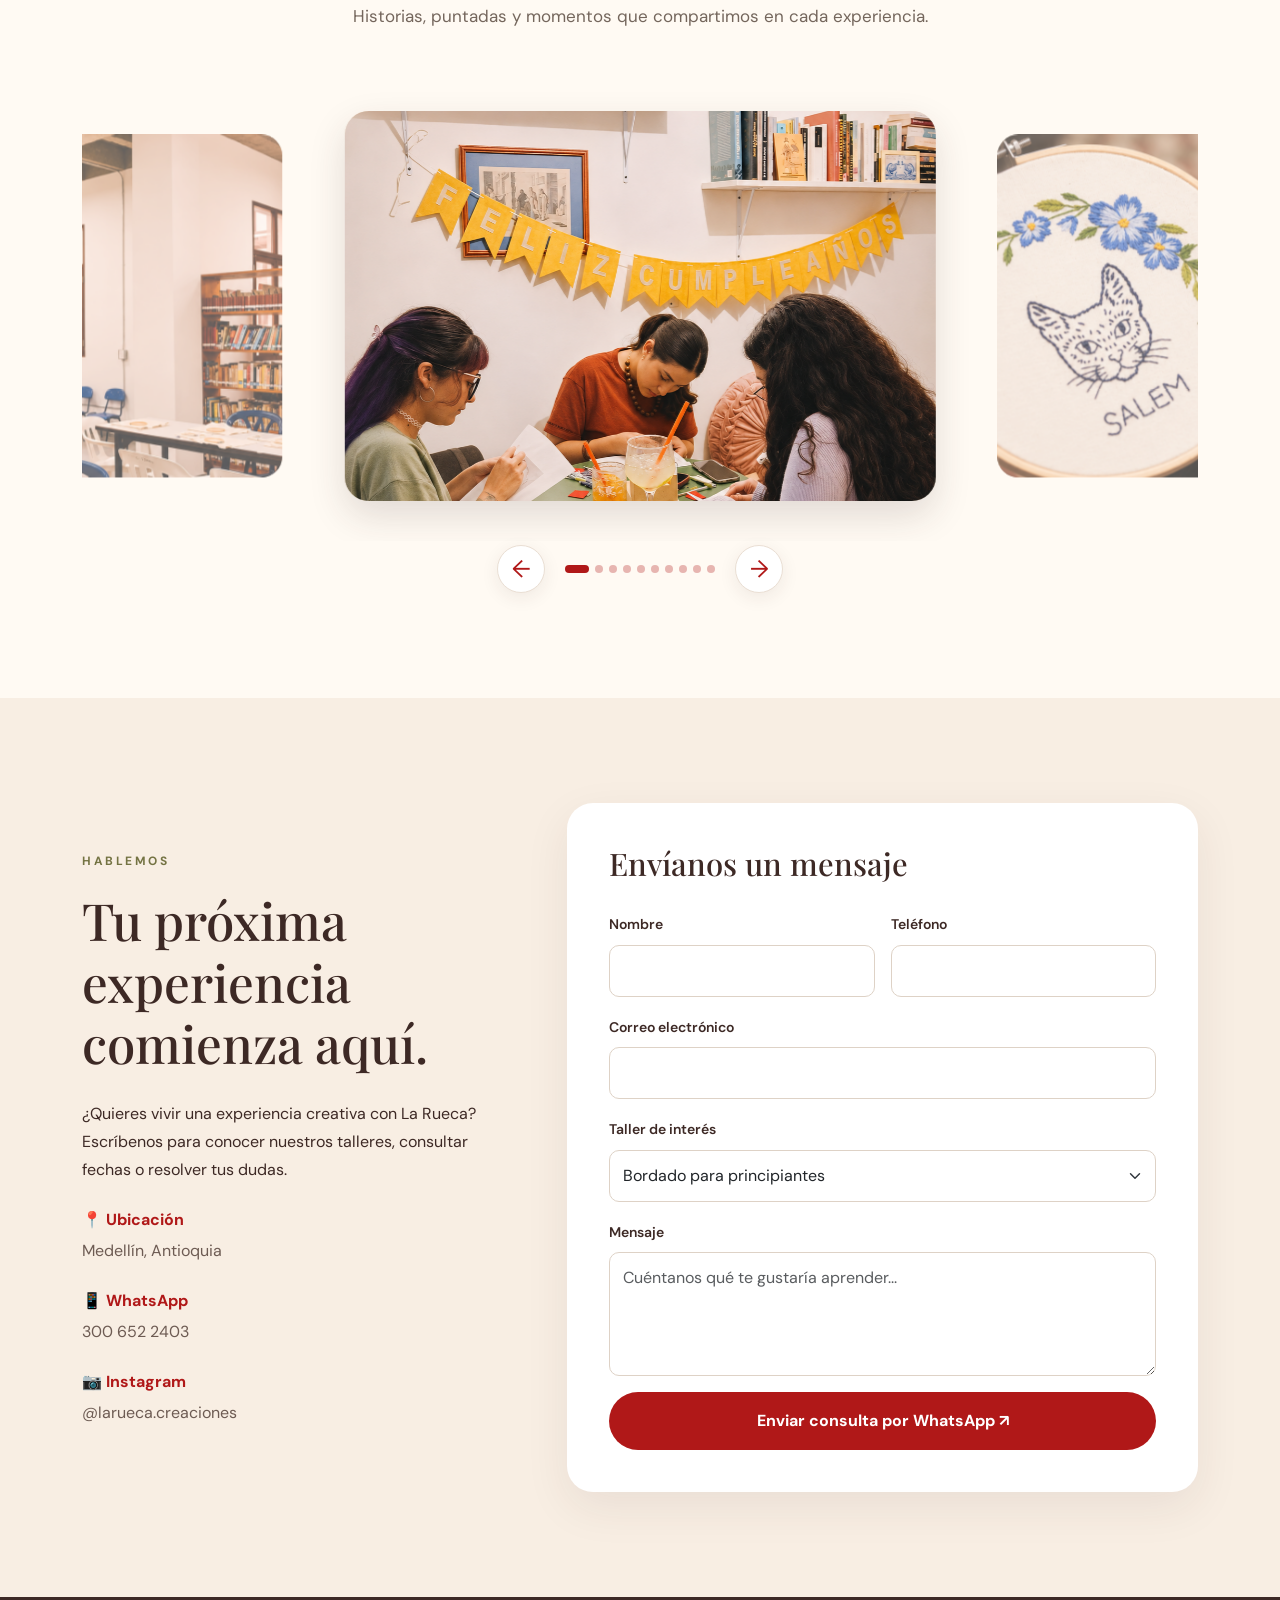
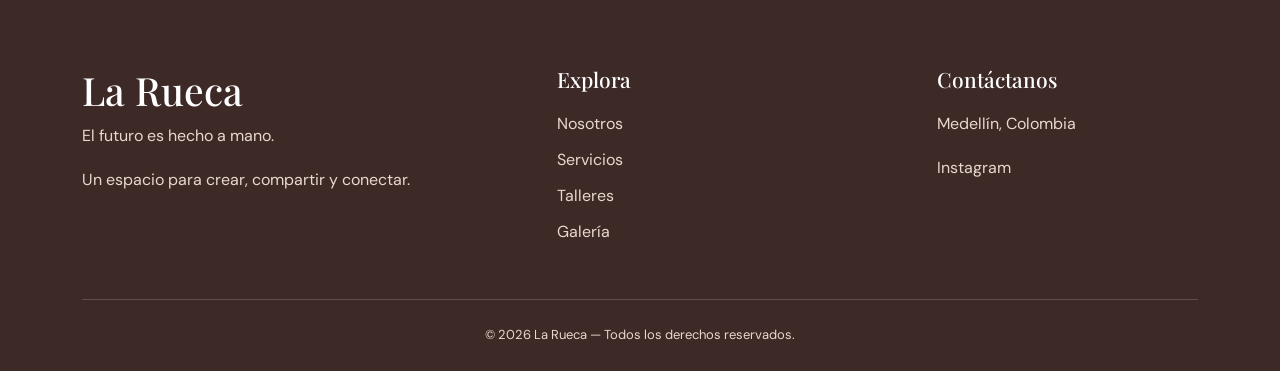
==== commit 1902536e: "Actualizar galeria y fotografias de La Rueca" ====
--- a/index.html
+++ b/index.html
@@ -77,7 +77,7 @@
 
           <div class="col-lg-6">
             <div class="hero-foto">
-              <img src="img/hero-bordado.png"
+              <img src="img/hero-bordado.jpg"
                 alt="Experiencia de bordado artesanal">
                 <div class="sello-flotante">
                 <img
@@ -103,9 +103,12 @@
         <div class="row align-items-center g-5">
           <div class="col-lg-6">
             <div class="imagen-seccion">
-              <img src="img/galeria-5.png"
-                alt="Experiencia de aprendizaje en La Rueca">
-            </div>
+  <img
+    src="img/imagen-nosotros.png"
+    alt="Participantes compartiendo una experiencia creativa en La Rueca"
+    loading="lazy"
+  >
+</div>
           </div>
 
           <div class="col-lg-6">
@@ -211,7 +214,7 @@
 
           <div class="col-lg-4 col-md-6">
             <article class="tarjeta-taller">
-              <img src="img/hero-bordado.png" alt="Bordado para principiantes">
+              <img src="img/galeria-1.png" alt="Bordado para principiantes">
               <div class="tarjeta-cuerpo">
                 <span class="tipo-taller">PRINCIPIANTES</span>
                 <h3>Bordado para principiantes</h3>
@@ -322,12 +325,75 @@
         <div class="galeria-premium">
           <div class="swiper galeria-swiper" aria-label="Galería de fotografías de La Rueca">
             <div class="swiper-wrapper">
-              <div class="swiper-slide"><img src="img/galeria-1.png" alt="Creaciones de bordado artesanal" loading="lazy"></div>
-              <div class="swiper-slide"><img src="img/galeria-2.png" alt="Aprendiendo a bordar en La Rueca" loading="lazy"></div>
-              <div class="swiper-slide"><img src="img/galeria-3.png" alt="Personalización de prendas" loading="lazy"></div>
-              <div class="swiper-slide"><img src="img/galeria-4.png" alt="Experiencia creativa grupal" loading="lazy"></div>
-              <div class="swiper-slide"><img src="img/galeria-5.png" alt="Detalle de bordado floral" loading="lazy"></div>
-              <div class="swiper-slide"><img src="img/galeria-6.png" alt="Taller de bordado La Rueca" loading="lazy"></div>
+<!-- IMAGEN 1 -->
+<div class="swiper-slide">
+  <img src="img/galeria-1.png"
+       alt="Experiencia creativa en La Rueca"
+       loading="lazy">
+</div>
+
+<!-- IMAGEN 2 -->
+<div class="swiper-slide">
+  <img src="img/galeria-2.png"
+       alt="Taller de bordado y aprendizaje"
+       loading="lazy">
+</div>
+
+<!-- IMAGEN 3 -->
+<div class="swiper-slide">
+  <img src="img/galeria-3.png"
+       alt="Creaciones artesanales de La Rueca"
+       loading="lazy">
+</div>
+
+<!-- IMAGEN 4 -->
+<div class="swiper-slide">
+  <img src="img/galeria-4.png"
+       alt="Materiales y técnicas de bordado"
+       loading="lazy">
+</div>
+
+<!-- IMAGEN 5 -->
+<div class="swiper-slide">
+  <img src="img/galeria-5.png"
+       alt="Momentos especiales de nuestros talleres"
+       loading="lazy">
+</div>
+
+<!-- IMAGEN 6 -->
+<div class="swiper-slide">
+  <img src="img/galeria-6.png"
+       alt="Bordados hechos a mano"
+       loading="lazy">
+</div>
+
+<!-- IMAGEN 7 -->
+<div class="swiper-slide">
+  <img src="img/galeria-7.png"
+       alt="Diseños de bordado artesanal"
+       loading="lazy">
+</div>
+
+<!-- IMAGEN 8 -->
+<div class="swiper-slide">
+  <img src="img/galeria-8.png"
+       alt="Arte y creatividad con hilos"
+       loading="lazy">
+</div>
+
+<!-- IMAGEN 9 -->
+<div class="swiper-slide">
+  <img src="img/galeria-9.png"
+       alt="Detalles de nuestras creaciones"
+       loading="lazy">
+</div>
+
+<!-- IMAGEN 10 -->
+<div class="swiper-slide">
+  <img src="img/galeria-10.png"
+       alt="Espacios para compartir y crear"
+       loading="lazy">
+</div>
             </div>
           </div>
 
--- a/css/estilos.css
+++ b/css/estilos.css
@@ -709,3 +709,13 @@
 @media (prefers-reduced-motion: reduce) {
   .galeria-premium .galeria-swiper .swiper-slide { transition: none; }
 }
+
+/* Fotografías uniformes de la galería */
+
+.galeria-premium .swiper-slide img {
+  width: 100%;
+  height: 100%;
+  object-fit: cover;
+  object-position: center;
+  display: block;
+}
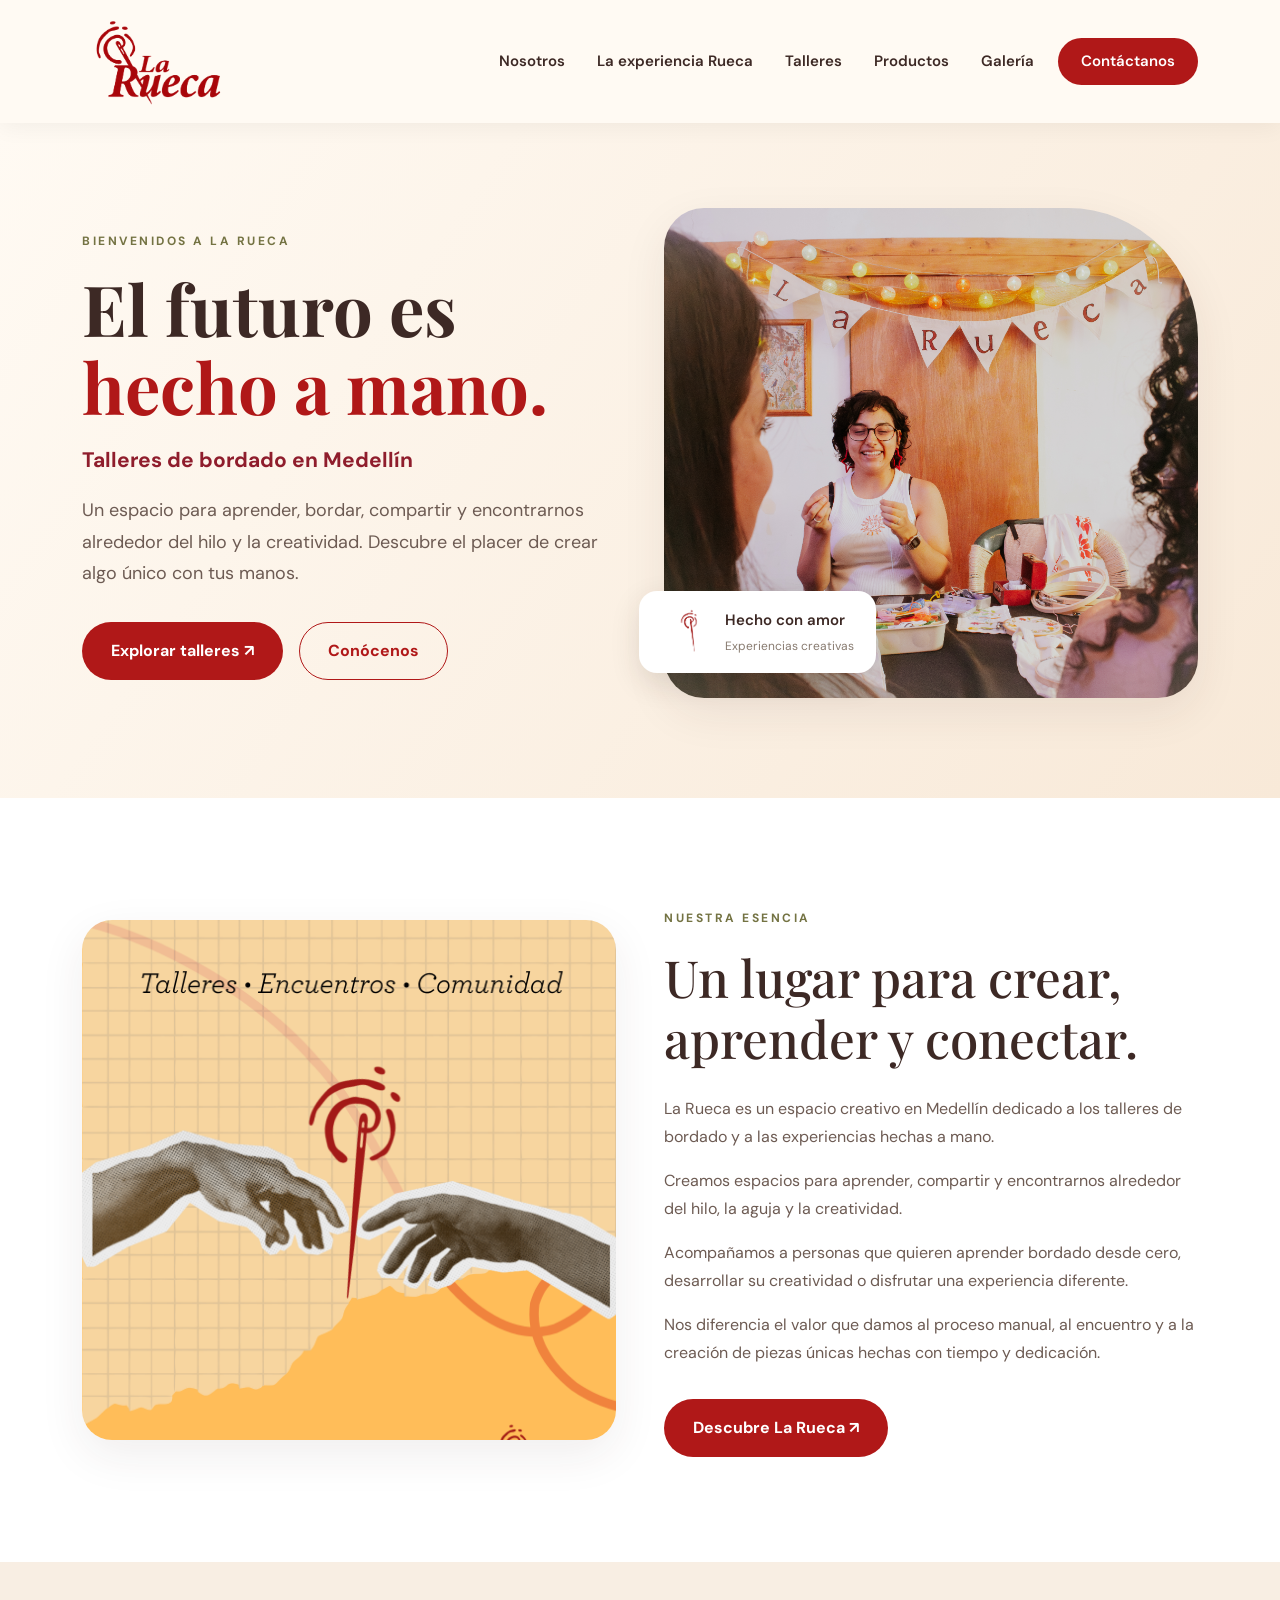
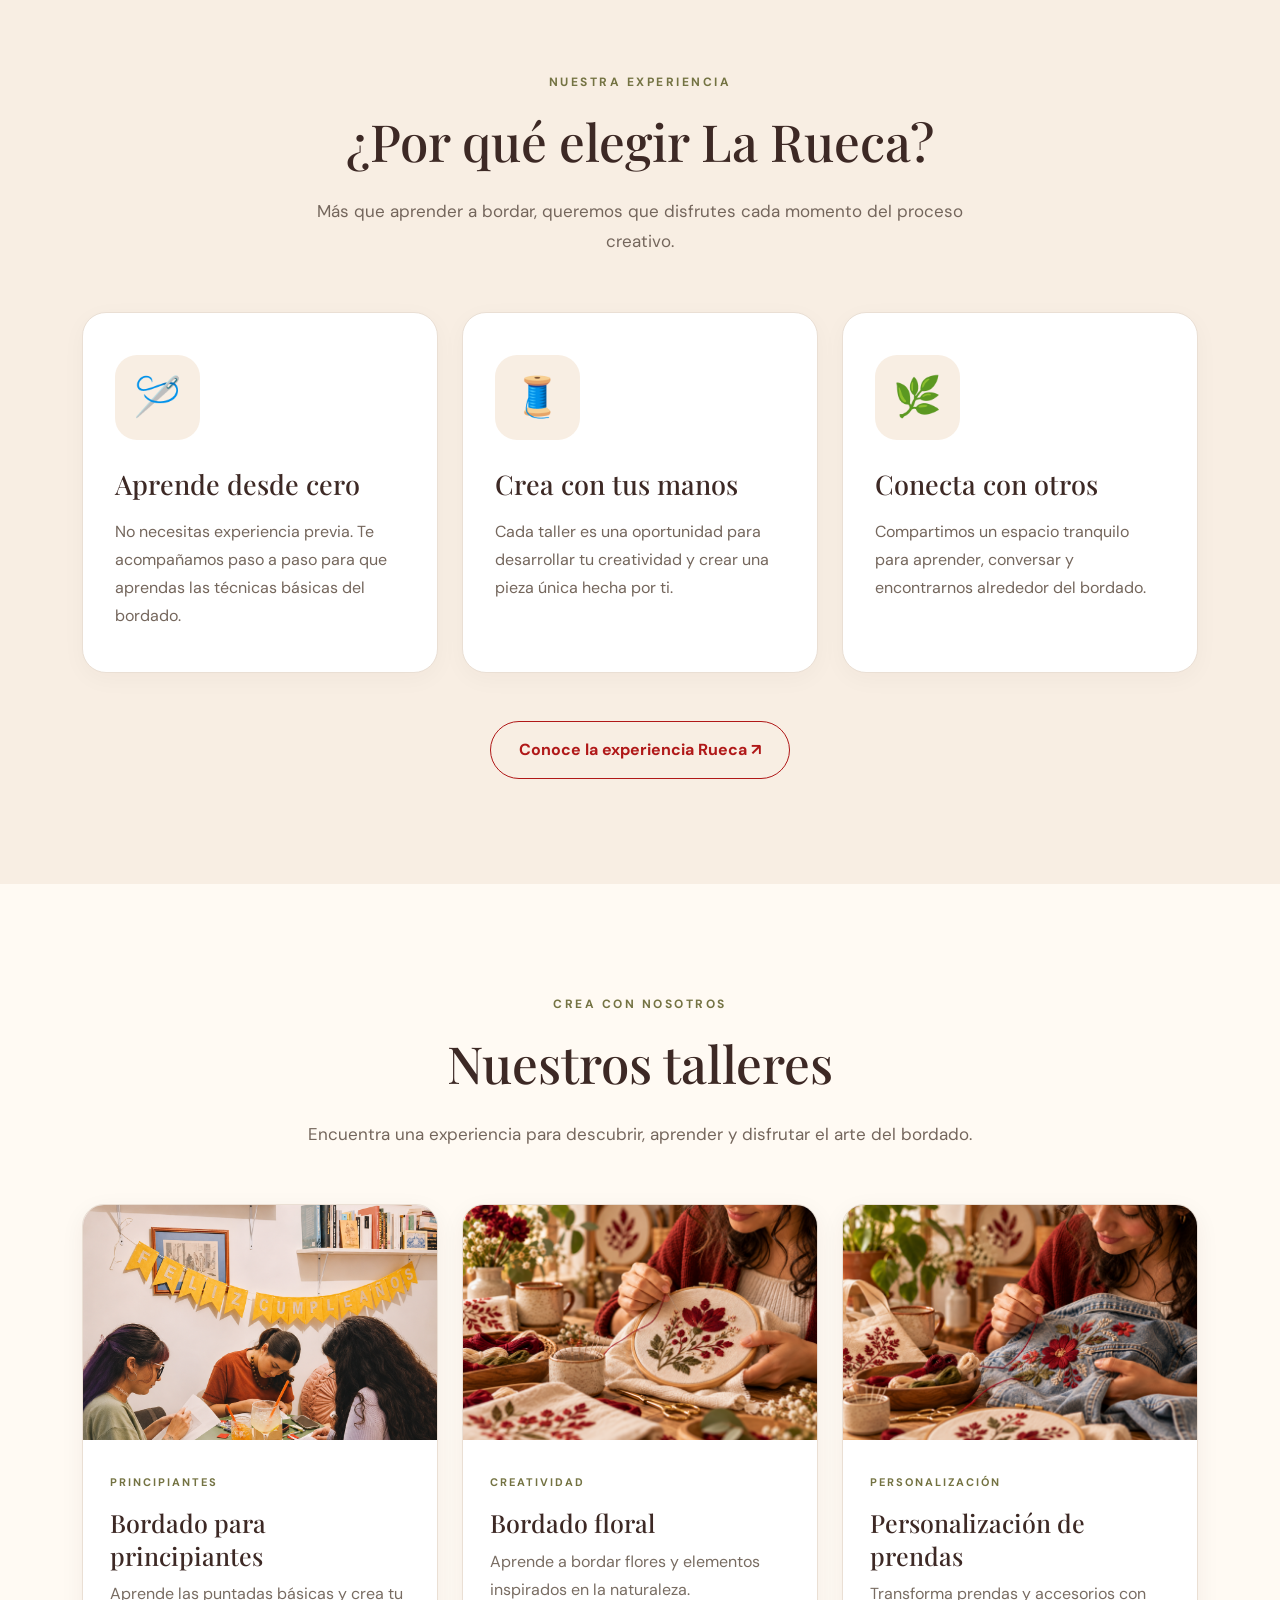
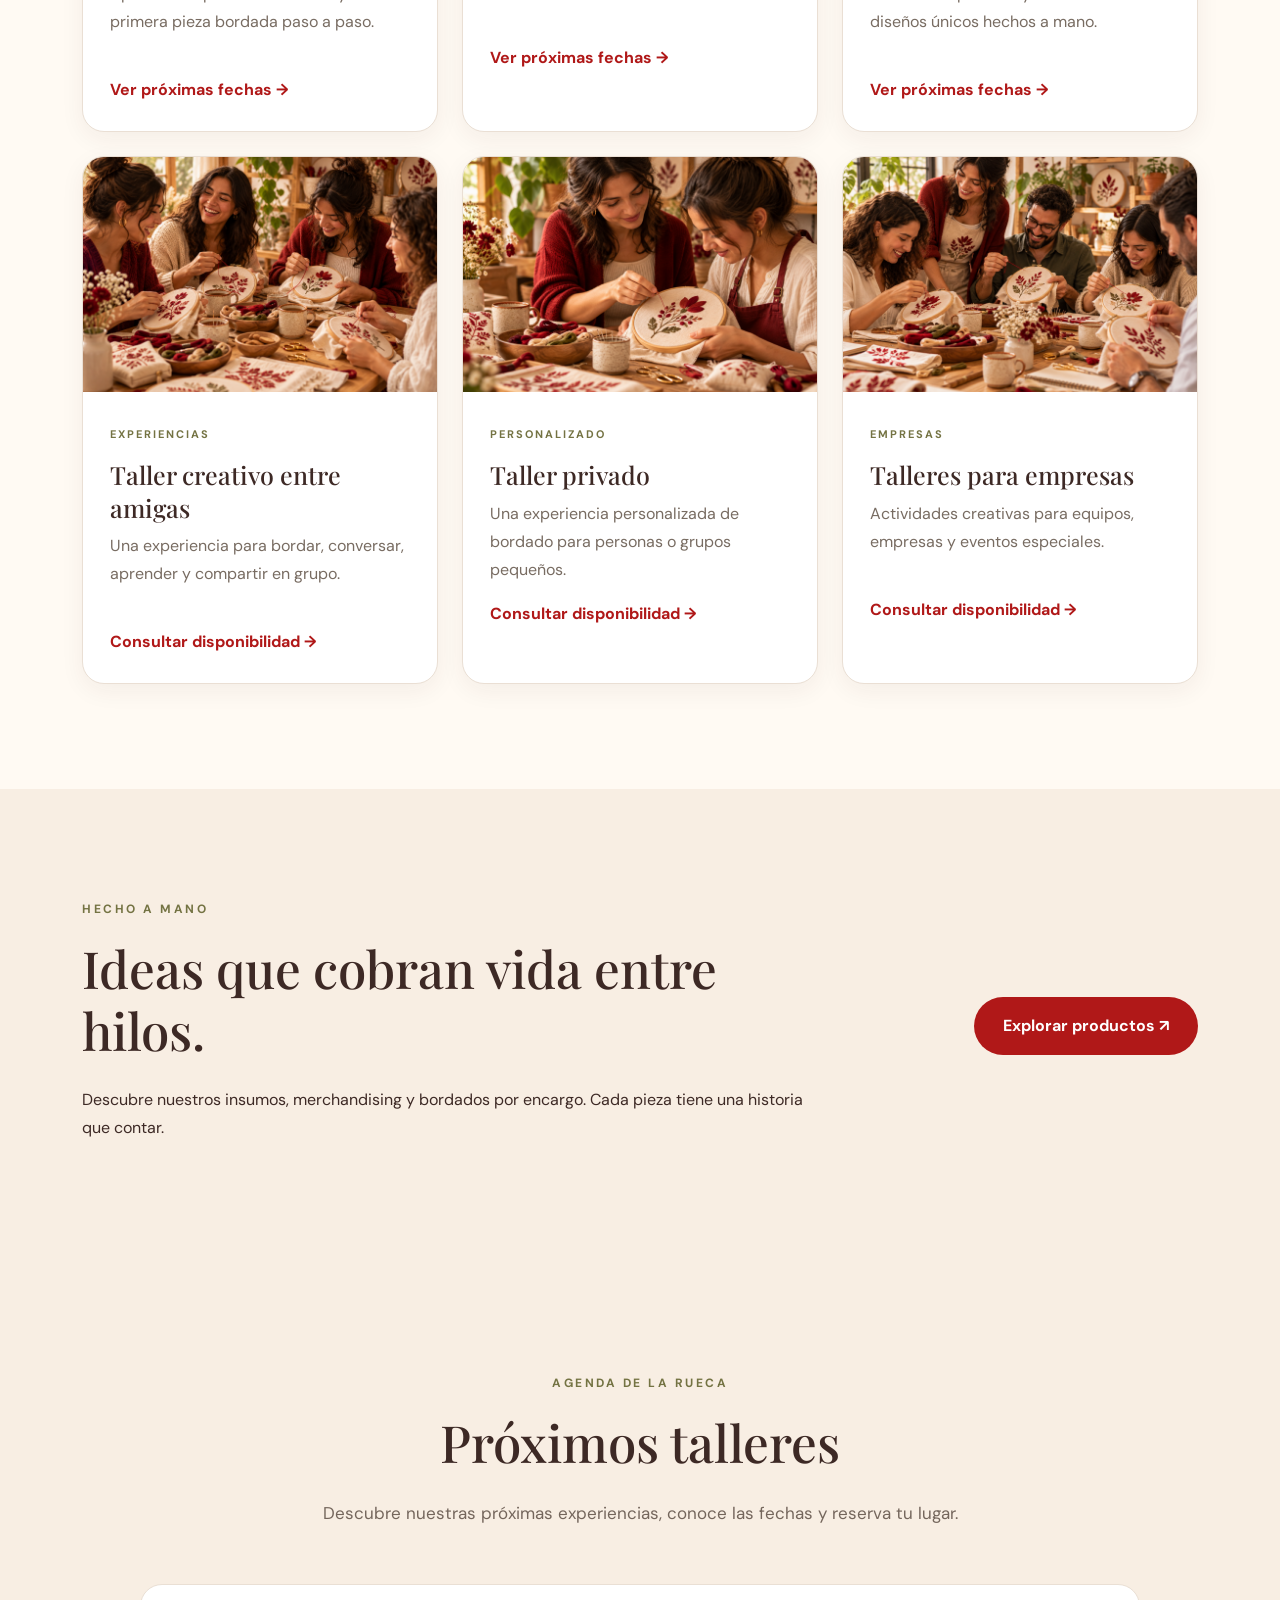
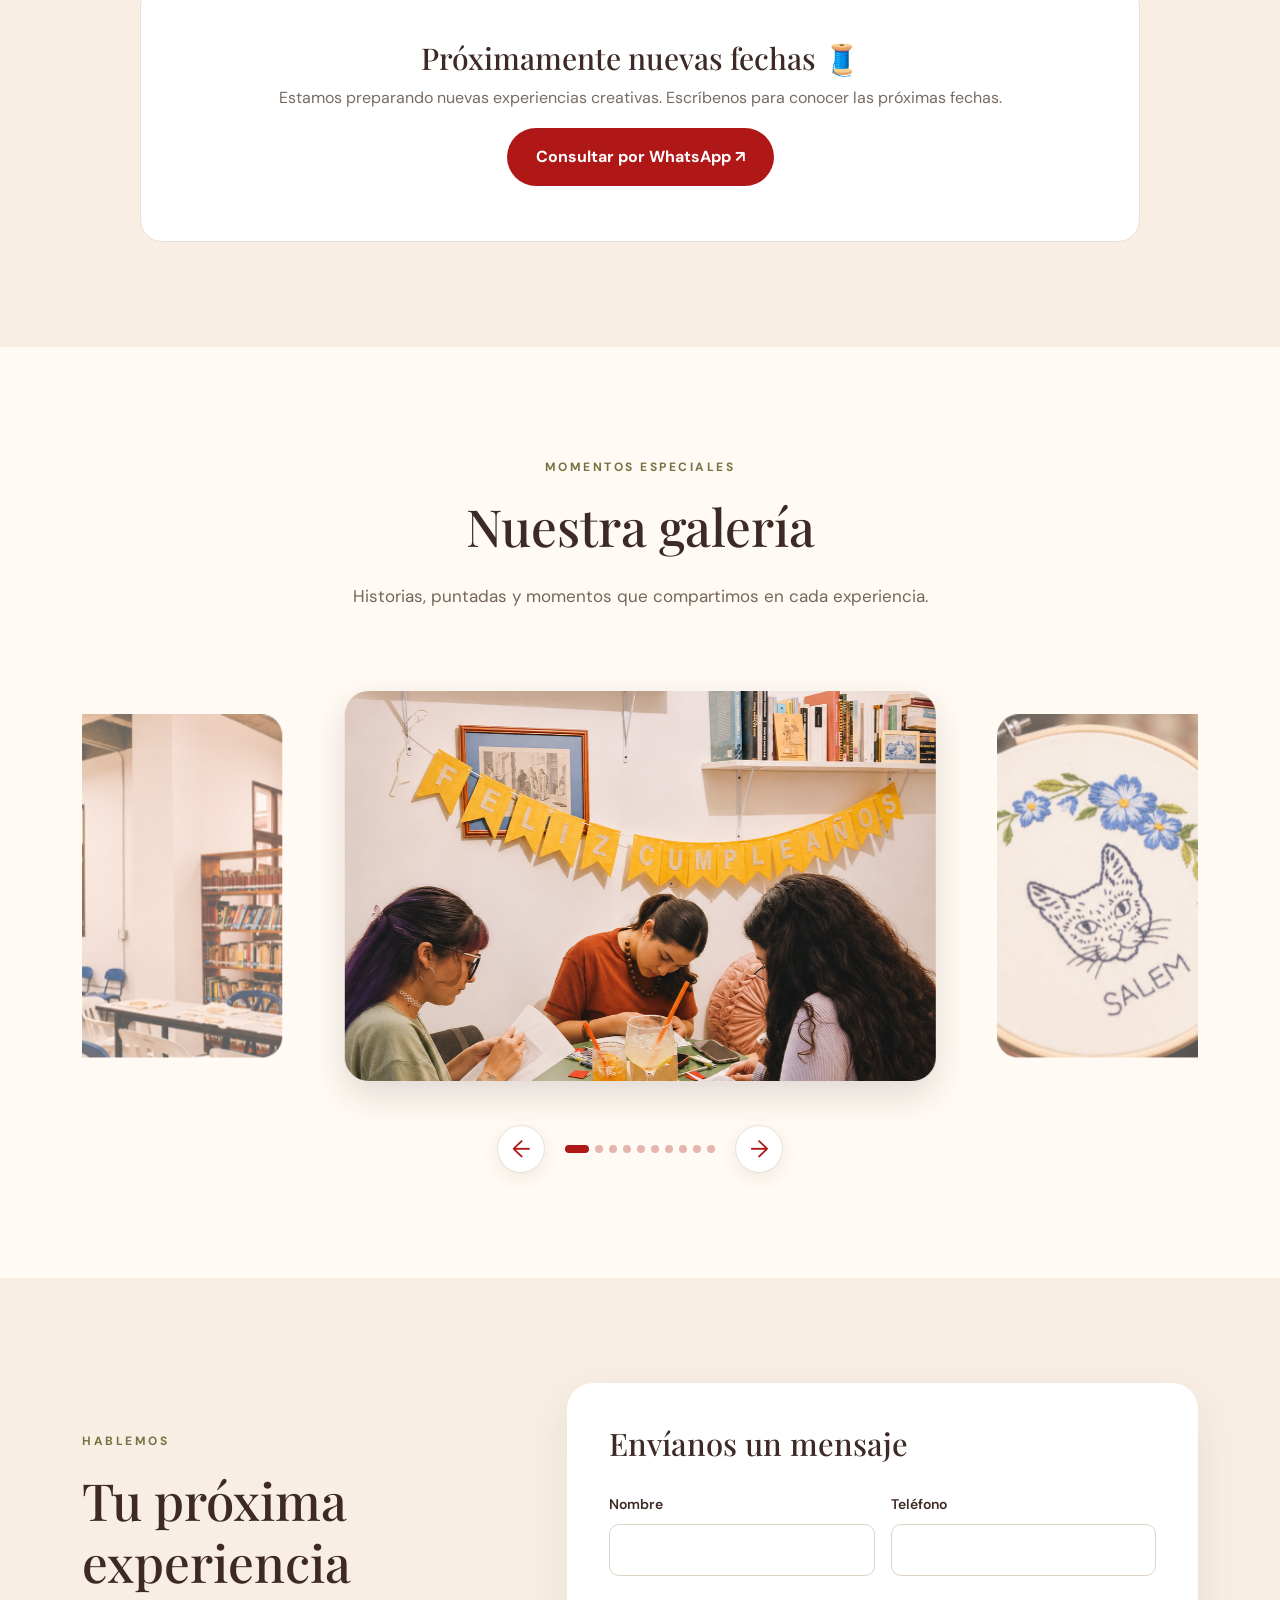
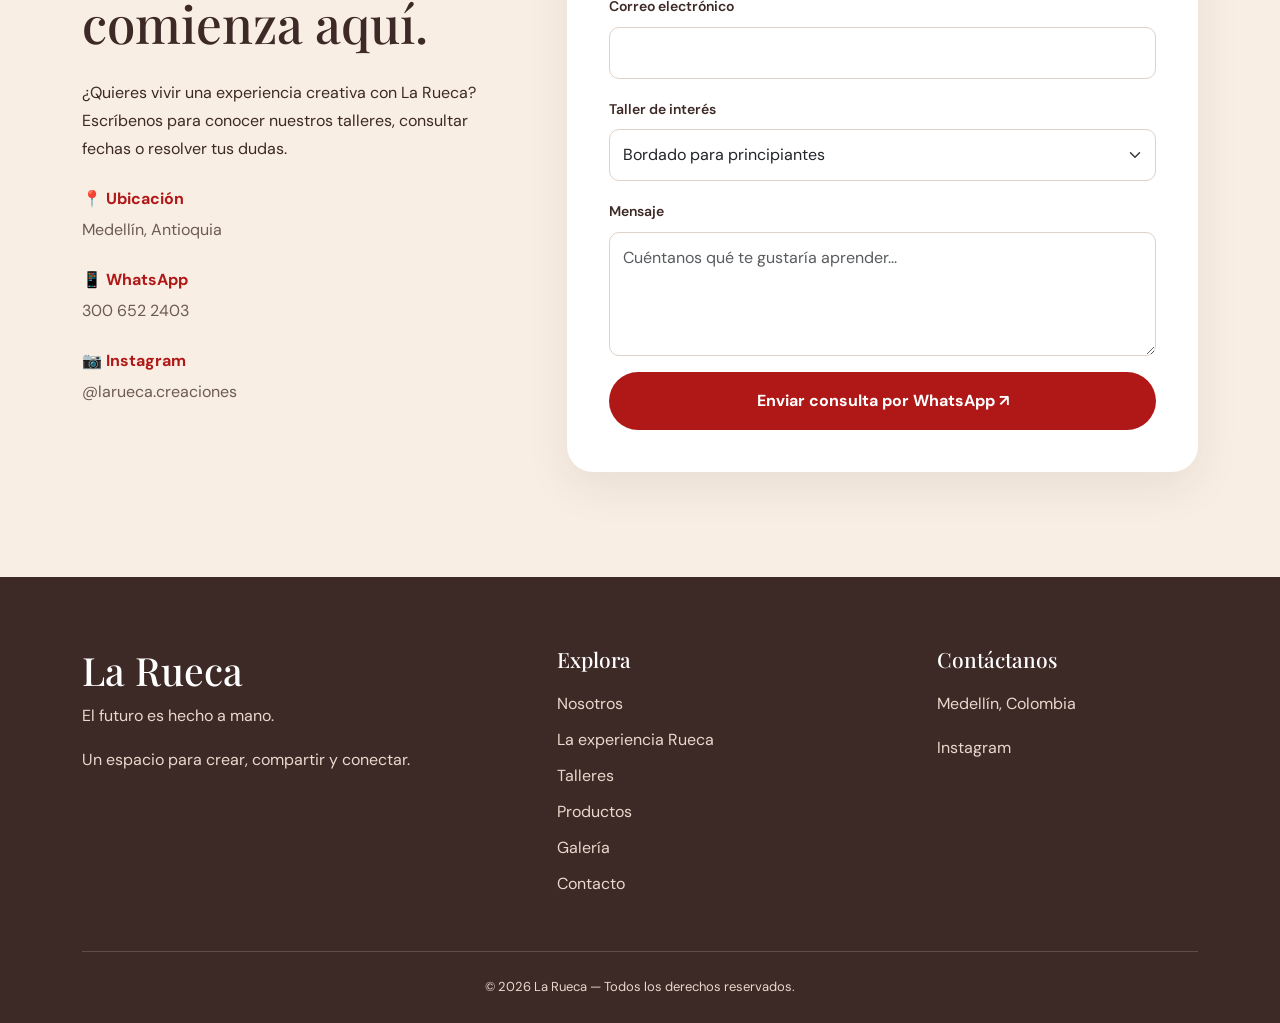
==== commit 6c9e0514: "Crear estructura multipagina de La Rueca" ====
--- a/index.html
+++ b/index.html
@@ -1,539 +1,425 @@
 <!DOCTYPE html>
 <html lang="es">
-
 <head>
-  <meta charset="UTF-8">
-  <meta name="viewport" content="width=device-width, initial-scale=1.0">
-  <meta name="description" content="La Rueca: talleres de bordado, creatividad y experiencias hechas a mano en Medellín.">
-  <title>La Rueca | El futuro es hecho a mano</title>
-
+<meta charset="utf-8"/>
+<meta content="width=device-width, initial-scale=1.0" name="viewport"/>
+<meta content="La Rueca: talleres de bordado, creatividad y experiencias hechas a mano en Medellín." name="description"/>
+<title>La Rueca | Inicio · El futuro es hecho a mano</title>
 <!-- Bootstrap -->
-<link
-  href="https://cdn.jsdelivr.net/npm/bootstrap@5.3.3/dist/css/bootstrap.min.css"
-  rel="stylesheet"
->
-
+<link href="https://cdn.jsdelivr.net/npm/bootstrap@5.3.3/dist/css/bootstrap.min.css" rel="stylesheet"/>
 <!-- Swiper CSS -->
-<link rel="stylesheet" href="https://cdn.jsdelivr.net/npm/swiper@11/swiper-bundle.min.css">
-
+<link href="https://cdn.jsdelivr.net/npm/swiper@11/swiper-bundle.min.css" rel="stylesheet"/>
 <!-- Tipografías -->
-<link
-  href="https://fonts.googleapis.com/css2?family=DM+Sans:wght@400;500;600;700&family=Playfair+Display:wght@500;600;700&display=swap"
-  rel="stylesheet"
->
-
+<link href="https://fonts.googleapis.com/css2?family=DM+Sans:wght@400;500;600;700&amp;family=Playfair+Display:wght@500;600;700&amp;display=swap" rel="stylesheet"/>
 <!-- Tu diseño nuevo -->
-<link rel="stylesheet" href="css/estilos.css?v=4">
+<link href="css/estilos.css?v=7" rel="stylesheet"/>
 </head>
-
 <body>
-
-  <!-- MENÚ -->
-  <nav class="navbar navbar-expand-lg navbar-light sticky-top">
-    <div class="container">
-      <a class="navbar-brand" href="#inicio">
-        <img src="img/logo-la-rueca.png" alt="La Rueca" class="logo">
-      </a>
-
-      <button class="navbar-toggler" type="button"
-        data-bs-toggle="collapse" data-bs-target="#menuPrincipal"
-        aria-controls="menuPrincipal" aria-expanded="false"
-        aria-label="Abrir menú">
-        <span class="navbar-toggler-icon"></span>
-      </button>
-
-      <div class="collapse navbar-collapse" id="menuPrincipal">
-        <ul class="navbar-nav ms-auto align-items-lg-center gap-lg-3">
-          <li class="nav-item"><a class="nav-link" href="#nosotros">Nosotros</a></li>
-          <li class="nav-item"><a class="nav-link" href="#servicios">Servicios</a></li>
-          <li class="nav-item"><a class="nav-link" href="#talleres">Talleres</a></li>
-          <li class="nav-item"><a class="nav-link" href="#galeria">Galería</a></li>
-          <li class="nav-item"><a class="nav-link btn-menu" href="#contacto">Contáctanos</a></li>
-        </ul>
-      </div>
-    </div>
-  </nav>
-
-  <main>
-
-    <!-- PORTADA -->
-    <section id="inicio" class="hero">
-      <div class="container">
-        <div class="row align-items-center g-5">
-          <div class="col-lg-6">
-            <span class="etiqueta">BIENVENIDOS A LA RUECA</span>
-            <h1>El futuro es <em>hecho a mano.</em></h1>
-            <h2>Talleres de bordado en Medellín</h2>
-            <p class="descripcion">
+<!-- MENÚ -->
+<nav class="navbar navbar-expand-lg navbar-light sticky-top">
+<div class="container">
+<a class="navbar-brand" href="index.html">
+<img alt="La Rueca" class="logo" src="img/logo-la-rueca.png"/>
+</a>
+<button aria-controls="menuPrincipal" aria-expanded="false" aria-label="Abrir menú" class="navbar-toggler" data-bs-target="#menuPrincipal" data-bs-toggle="collapse" type="button">
+<span class="navbar-toggler-icon"></span>
+</button>
+<div class="collapse navbar-collapse" id="menuPrincipal">
+<ul class="navbar-nav ms-auto align-items-lg-center gap-lg-3">
+<li class="nav-item"><a class="nav-link" href="nosotros.html">Nosotros</a></li>
+<li class="nav-item"><a class="nav-link" href="experiencia.html">La experiencia Rueca</a></li>
+<li class="nav-item"><a class="nav-link" href="talleres.html">Talleres</a></li>
+<li class="nav-item"><a class="nav-link" href="productos.html">Productos</a></li><li class="nav-item"><a class="nav-link" href="galeria.html">Galería</a></li>
+<li class="nav-item"><a class="nav-link btn-menu" href="contacto.html">Contáctanos</a></li>
+</ul>
+</div>
+</div>
+</nav>
+<main>
+<!-- PORTADA -->
+<section class="hero" id="inicio">
+<div class="container">
+<div class="row align-items-center g-5">
+<div class="col-lg-6">
+<span class="etiqueta">BIENVENIDOS A LA RUECA</span>
+<h1>El futuro es <em>hecho a mano.</em></h1>
+<h2>Talleres de bordado en Medellín</h2>
+<p class="descripcion">
               Un espacio para aprender, bordar, compartir y
               encontrarnos alrededor del hilo y la creatividad.
               Descubre el placer de crear algo único con tus manos.
             </p>
-            <div class="d-flex gap-3 flex-wrap">
-              <a href="#talleres" class="boton">Explorar talleres ↗</a>
-              <a href="#nosotros" class="boton-secundario">Conócenos</a>
-            </div>
-          </div>
-
-          <div class="col-lg-6">
-            <div class="hero-foto">
-              <img src="img/hero-bordado.jpg"
-                alt="Experiencia de bordado artesanal">
-                <div class="sello-flotante">
-                <img
-                src="img/aguja-la-rueca.png"
-                alt="Aguja de La Rueca"
-                class="aguja-logo"
-                >
-
-                <div>
-                <strong>Hecho con amor</strong>
-                <small>Experiencias creativas</small>
-                </div>
-              </div>
-            </div>
-          </div>
-        </div>
-      </div>
-    </section>
-
-    <!-- NOSOTROS -->
-    <section id="nosotros" class="seccion nosotros">
-      <div class="container">
-        <div class="row align-items-center g-5">
-          <div class="col-lg-6">
-            <div class="imagen-seccion">
-  <img
-    src="img/imagen-nosotros.png"
-    alt="Participantes compartiendo una experiencia creativa en La Rueca"
-    loading="lazy"
-  >
-</div>
-          </div>
-
-          <div class="col-lg-6">
-            <span class="etiqueta">NUESTRA ESENCIA</span>
-            <h2 class="titulo-seccion">
+<div class="d-flex gap-3 flex-wrap">
+<a class="boton" href="talleres.html">Explorar talleres ↗</a>
+<a class="boton-secundario" href="nosotros.html">Conócenos</a>
+</div>
+</div>
+<div class="col-lg-6">
+<div class="hero-foto">
+<img alt="Experiencia de bordado artesanal" src="img/hero-bordado.jpg"/>
+<div class="sello-flotante">
+<img alt="Aguja de La Rueca" class="aguja-logo" src="img/aguja-la-rueca.png"/>
+<div>
+<strong>Hecho con amor</strong>
+<small>Experiencias creativas</small>
+</div>
+</div>
+</div>
+</div>
+</div>
+</div>
+</section>
+<!-- NOSOTROS -->
+<section class="seccion nosotros" id="nosotros">
+<div class="container">
+<div class="row align-items-center g-5">
+<div class="col-lg-6">
+<div class="imagen-seccion">
+<img alt="Participantes compartiendo una experiencia creativa en La Rueca" loading="lazy" src="img/imagen-nosotros.png"/>
+</div>
+</div>
+<div class="col-lg-6">
+<span class="etiqueta">NUESTRA ESENCIA</span>
+<h2 class="titulo-seccion">
               Un lugar para crear, aprender y conectar.
             </h2>
-
-            <p>
+<p>
               La Rueca es un espacio creativo en Medellín dedicado
               a los talleres de bordado y a las experiencias hechas a mano.
             </p>
-
-            <p>
+<p>
               Creamos espacios para aprender, compartir y encontrarnos
               alrededor del hilo, la aguja y la creatividad.
             </p>
-
-            <p>
+<p>
               Acompañamos a personas que quieren aprender bordado
               desde cero, desarrollar su creatividad o disfrutar
               una experiencia diferente.
             </p>
-
-            <p>
+<p>
               Nos diferencia el valor que damos al proceso manual,
               al encuentro y a la creación de piezas únicas hechas
               con tiempo y dedicación.
             </p>
-
-            <a href="#servicios" class="boton mt-3">
+<a class="boton mt-3" href="nosotros.html">
               Descubre La Rueca ↗
             </a>
-          </div>
-        </div>
-      </div>
-    </section>
-
-    <!-- SERVICIOS -->
-    <section id="servicios" class="seccion fondo-crema">
-      <div class="container">
-        <div class="encabezado-seccion text-center">
-          <span class="etiqueta">NUESTRA EXPERIENCIA</span>
-          <h2 class="titulo-seccion">¿Por qué elegir La Rueca?</h2>
-          <p>
+</div>
+</div>
+</div>
+</section>
+<!-- SERVICIOS -->
+<section class="seccion fondo-crema" id="servicios">
+<div class="container">
+<div class="encabezado-seccion text-center">
+<span class="etiqueta">NUESTRA EXPERIENCIA</span>
+<h2 class="titulo-seccion">¿Por qué elegir La Rueca?</h2>
+<p>
             Más que aprender a bordar, queremos que disfrutes
             cada momento del proceso creativo.
           </p>
-        </div>
-
-        <div class="row g-4">
-
-          <div class="col-lg-4 col-md-6">
-            <div class="tarjeta-servicio">
-              <span class="icono-servicio">🪡</span>
-              <h3>Aprende desde cero</h3>
-              <p>
+</div>
+<div class="row g-4">
+<div class="col-lg-4 col-md-6">
+<div class="tarjeta-servicio">
+<span class="icono-servicio">🪡</span>
+<h3>Aprende desde cero</h3>
+<p>
                 No necesitas experiencia previa. Te acompañamos paso a paso
                 para que aprendas las técnicas básicas del bordado.
               </p>
-            </div>
-          </div>
-
-          <div class="col-lg-4 col-md-6">
-            <div class="tarjeta-servicio">
-              <span class="icono-servicio">🧵</span>
-              <h3>Crea con tus manos</h3>
-              <p>
+</div>
+</div>
+<div class="col-lg-4 col-md-6">
+<div class="tarjeta-servicio">
+<span class="icono-servicio">🧵</span>
+<h3>Crea con tus manos</h3>
+<p>
                 Cada taller es una oportunidad para desarrollar tu
                 creatividad y crear una pieza única hecha por ti.
               </p>
-            </div>
-          </div>
-
-          <div class="col-lg-4 col-md-6">
-            <div class="tarjeta-servicio">
-              <span class="icono-servicio">🌿</span>
-              <h3>Conecta con otros</h3>
-              <p>
+</div>
+</div>
+<div class="col-lg-4 col-md-6">
+<div class="tarjeta-servicio">
+<span class="icono-servicio">🌿</span>
+<h3>Conecta con otros</h3>
+<p>
                 Compartimos un espacio tranquilo para aprender, conversar
                 y encontrarnos alrededor del bordado.
               </p>
-            </div>
-          </div>
-
-        </div>
-      </div>
-    </section>
-
-    <!-- TALLERES -->
-    <section id="talleres" class="seccion">
-      <div class="container">
-        <div class="encabezado-seccion text-center">
-          <span class="etiqueta">CREA CON NOSOTROS</span>
-          <h2 class="titulo-seccion">Nuestros talleres</h2>
-          <p>
+</div>
+</div>
+</div>
+<div class="text-center mt-5"><a class="boton-secundario" href="experiencia.html">Conoce la experiencia Rueca ↗</a></div></div>
+</section>
+<!-- TALLERES -->
+<section class="seccion" id="talleres">
+<div class="container">
+<div class="encabezado-seccion text-center">
+<span class="etiqueta">CREA CON NOSOTROS</span>
+<h2 class="titulo-seccion">Nuestros talleres</h2>
+<p>
             Encuentra una experiencia para descubrir,
             aprender y disfrutar el arte del bordado.
           </p>
-        </div>
-
-        <div class="row g-4">
-
-          <div class="col-lg-4 col-md-6">
-            <article class="tarjeta-taller">
-              <img src="img/galeria-1.png" alt="Bordado para principiantes">
-              <div class="tarjeta-cuerpo">
-                <span class="tipo-taller">PRINCIPIANTES</span>
-                <h3>Bordado para principiantes</h3>
-                <p>Aprende las puntadas básicas y crea tu primera pieza bordada paso a paso.</p>
-                <a href="#proximos-eventos">Ver próximas fechas →</a>
-              </div>
-            </article>
-          </div>
-
-          <div class="col-lg-4 col-md-6">
-            <article class="tarjeta-taller">
-              <img src="img/detalle-bordado.png" alt="Bordado floral">
-              <div class="tarjeta-cuerpo">
-                <span class="tipo-taller">CREATIVIDAD</span>
-                <h3>Bordado floral</h3>
-                <p>Aprende a bordar flores y elementos inspirados en la naturaleza.</p>
-                <a href="#proximos-eventos">Ver próximas fechas →</a>
-              </div>
-            </article>
-          </div>
-
-          <div class="col-lg-4 col-md-6">
-            <article class="tarjeta-taller">
-              <img src="img/bordado-chaqueta.png" alt="Personalización de prendas">
-              <div class="tarjeta-cuerpo">
-                <span class="tipo-taller">PERSONALIZACIÓN</span>
-                <h3>Personalización de prendas</h3>
-                <p>Transforma prendas y accesorios con diseños únicos hechos a mano.</p>
-                <a href="#proximos-eventos">Ver próximas fechas →</a>
-              </div>
-            </article>
-          </div>
-
-          <div class="col-lg-4 col-md-6">
-            <article class="tarjeta-taller">
-              <img src="img/encuentro-creativo.png" alt="Taller entre amigas">
-              <div class="tarjeta-cuerpo">
-                <span class="tipo-taller">EXPERIENCIAS</span>
-                <h3>Taller creativo entre amigas</h3>
-                <p>Una experiencia para bordar, conversar, aprender y compartir en grupo.</p>
-                <a href="#contacto">Consultar disponibilidad →</a>
-              </div>
-            </article>
-          </div>
-
-          <div class="col-lg-4 col-md-6">
-            <article class="tarjeta-taller">
-              <img src="img/clase-personalizada.png" alt="Taller privado">
-              <div class="tarjeta-cuerpo">
-                <span class="tipo-taller">PERSONALIZADO</span>
-                <h3>Taller privado</h3>
-                <p>Una experiencia personalizada de bordado para personas o grupos pequeños.</p>
-                <a href="#contacto">Consultar disponibilidad →</a>
-              </div>
-            </article>
-          </div>
-
-          <div class="col-lg-4 col-md-6">
-            <article class="tarjeta-taller">
-              <img src="img/taller-grupal.png" alt="Taller para empresas">
-              <div class="tarjeta-cuerpo">
-                <span class="tipo-taller">EMPRESAS</span>
-                <h3>Talleres para empresas</h3>
-                <p>Actividades creativas para equipos, empresas y eventos especiales.</p>
-                <a href="#contacto">Consultar disponibilidad →</a>
-              </div>
-            </article>
-          </div>
-
-        </div>
-      </div>
-    </section>
-
-    <!-- UPCOMING EVENTS - INSPIRADO EN TIYA -->
-    <section id="proximos-eventos" class="seccion fondo-crema">
-      <div class="container">
-
-        <div class="encabezado-seccion text-center">
-          <span class="etiqueta">AGENDA DE LA RUECA</span>
-          <h2 class="titulo-seccion">Próximos talleres</h2>
-          <p>
+</div>
+<div class="row g-4">
+<div class="col-lg-4 col-md-6">
+<article class="tarjeta-taller">
+<img alt="Bordado para principiantes" src="img/galeria-1.png"/>
+<div class="tarjeta-cuerpo">
+<span class="tipo-taller">PRINCIPIANTES</span>
+<h3>Bordado para principiantes</h3>
+<p>Aprende las puntadas básicas y crea tu primera pieza bordada paso a paso.</p>
+<a href="talleres.html#proximos-eventos">Ver próximas fechas →</a>
+</div>
+</article>
+</div>
+<div class="col-lg-4 col-md-6">
+<article class="tarjeta-taller">
+<img alt="Bordado floral" src="img/detalle-bordado.png"/>
+<div class="tarjeta-cuerpo">
+<span class="tipo-taller">CREATIVIDAD</span>
+<h3>Bordado floral</h3>
+<p>Aprende a bordar flores y elementos inspirados en la naturaleza.</p>
+<a href="talleres.html#proximos-eventos">Ver próximas fechas →</a>
+</div>
+</article>
+</div>
+<div class="col-lg-4 col-md-6">
+<article class="tarjeta-taller">
+<img alt="Personalización de prendas" src="img/bordado-chaqueta.png"/>
+<div class="tarjeta-cuerpo">
+<span class="tipo-taller">PERSONALIZACIÓN</span>
+<h3>Personalización de prendas</h3>
+<p>Transforma prendas y accesorios con diseños únicos hechos a mano.</p>
+<a href="talleres.html#proximos-eventos">Ver próximas fechas →</a>
+</div>
+</article>
+</div>
+<div class="col-lg-4 col-md-6">
+<article class="tarjeta-taller">
+<img alt="Taller entre amigas" src="img/encuentro-creativo.png"/>
+<div class="tarjeta-cuerpo">
+<span class="tipo-taller">EXPERIENCIAS</span>
+<h3>Taller creativo entre amigas</h3>
+<p>Una experiencia para bordar, conversar, aprender y compartir en grupo.</p>
+<a href="contacto.html">Consultar disponibilidad →</a>
+</div>
+</article>
+</div>
+<div class="col-lg-4 col-md-6">
+<article class="tarjeta-taller">
+<img alt="Taller privado" src="img/clase-personalizada.png"/>
+<div class="tarjeta-cuerpo">
+<span class="tipo-taller">PERSONALIZADO</span>
+<h3>Taller privado</h3>
+<p>Una experiencia personalizada de bordado para personas o grupos pequeños.</p>
+<a href="contacto.html">Consultar disponibilidad →</a>
+</div>
+</article>
+</div>
+<div class="col-lg-4 col-md-6">
+<article class="tarjeta-taller">
+<img alt="Taller para empresas" src="img/taller-grupal.png"/>
+<div class="tarjeta-cuerpo">
+<span class="tipo-taller">EMPRESAS</span>
+<h3>Talleres para empresas</h3>
+<p>Actividades creativas para equipos, empresas y eventos especiales.</p>
+<a href="contacto.html">Consultar disponibilidad →</a>
+</div>
+</article>
+</div>
+</div>
+</div>
+</section>
+<!-- UPCOMING EVENTS - INSPIRADO EN TIYA -->
+<section class="seccion fondo-crema" id="productos-destacados"><div class="container"><div class="row align-items-center g-4"><div class="col-lg-8"><span class="etiqueta">HECHO A MANO</span><h2 class="titulo-seccion">Ideas que cobran vida entre hilos.</h2><p>Descubre nuestros insumos, merchandising y bordados por encargo. Cada pieza tiene una historia que contar.</p></div><div class="col-lg-4 text-lg-end"><a class="boton" href="productos.html">Explorar productos ↗</a></div></div></div></section><section class="seccion fondo-crema" id="proximos-eventos">
+<div class="container">
+<div class="encabezado-seccion text-center">
+<span class="etiqueta">AGENDA DE LA RUECA</span>
+<h2 class="titulo-seccion">Próximos talleres</h2>
+<p>
             Descubre nuestras próximas experiencias,
             conoce las fechas y reserva tu lugar.
           </p>
-        </div>
-
-        <!-- Se llena automáticamente desde eventos.js -->
-        <div id="lista-eventos" class="eventos-contenedor"></div>
-
-      </div>
-    </section>
-
-    <!-- GALERÍA -->
-    <section id="galeria" class="seccion">
-      <div class="container">
-
-        <div class="encabezado-seccion text-center">
-          <span class="etiqueta">MOMENTOS ESPECIALES</span>
-          <h2 class="titulo-seccion">Nuestra galería</h2>
-          <p>
+</div>
+<!-- Se llena automáticamente desde eventos.js -->
+<div class="eventos-contenedor" id="lista-eventos"></div>
+</div>
+</section>
+<!-- GALERÍA -->
+<section class="seccion" id="galeria">
+<div class="container">
+<div class="encabezado-seccion text-center">
+<span class="etiqueta">MOMENTOS ESPECIALES</span>
+<h2 class="titulo-seccion">Nuestra galería</h2>
+<p>
             Historias, puntadas y momentos que compartimos
             en cada experiencia.
           </p>
-        </div>
-
-
+</div>
 <!-- GALERÍA PREMIUM LA RUECA -->
-        <div class="galeria-premium">
-          <div class="swiper galeria-swiper" aria-label="Galería de fotografías de La Rueca">
-            <div class="swiper-wrapper">
+<div class="galeria-premium">
+<div aria-label="Galería de fotografías de La Rueca" class="swiper galeria-swiper">
+<div class="swiper-wrapper">
 <!-- IMAGEN 1 -->
 <div class="swiper-slide">
-  <img src="img/galeria-1.png"
-       alt="Experiencia creativa en La Rueca"
-       loading="lazy">
-</div>
-
+<img alt="Experiencia creativa en La Rueca" loading="lazy" src="img/galeria-1.png"/>
+</div>
 <!-- IMAGEN 2 -->
 <div class="swiper-slide">
-  <img src="img/galeria-2.png"
-       alt="Taller de bordado y aprendizaje"
-       loading="lazy">
-</div>
-
+<img alt="Taller de bordado y aprendizaje" loading="lazy" src="img/galeria-2.png"/>
+</div>
 <!-- IMAGEN 3 -->
 <div class="swiper-slide">
-  <img src="img/galeria-3.png"
-       alt="Creaciones artesanales de La Rueca"
-       loading="lazy">
-</div>
-
+<img alt="Creaciones artesanales de La Rueca" loading="lazy" src="img/galeria-3.png"/>
+</div>
 <!-- IMAGEN 4 -->
 <div class="swiper-slide">
-  <img src="img/galeria-4.png"
-       alt="Materiales y técnicas de bordado"
-       loading="lazy">
-</div>
-
+<img alt="Materiales y técnicas de bordado" loading="lazy" src="img/galeria-4.png"/>
+</div>
 <!-- IMAGEN 5 -->
 <div class="swiper-slide">
-  <img src="img/galeria-5.png"
-       alt="Momentos especiales de nuestros talleres"
-       loading="lazy">
-</div>
-
+<img alt="Momentos especiales de nuestros talleres" loading="lazy" src="img/galeria-5.png"/>
+</div>
 <!-- IMAGEN 6 -->
 <div class="swiper-slide">
-  <img src="img/galeria-6.png"
-       alt="Bordados hechos a mano"
-       loading="lazy">
-</div>
-
+<img alt="Bordados hechos a mano" loading="lazy" src="img/galeria-6.png"/>
+</div>
 <!-- IMAGEN 7 -->
 <div class="swiper-slide">
-  <img src="img/galeria-7.png"
-       alt="Diseños de bordado artesanal"
-       loading="lazy">
-</div>
-
+<img alt="Diseños de bordado artesanal" loading="lazy" src="img/galeria-7.png"/>
+</div>
 <!-- IMAGEN 8 -->
 <div class="swiper-slide">
-  <img src="img/galeria-8.png"
-       alt="Arte y creatividad con hilos"
-       loading="lazy">
-</div>
-
+<img alt="Arte y creatividad con hilos" loading="lazy" src="img/galeria-8.png"/>
+</div>
 <!-- IMAGEN 9 -->
 <div class="swiper-slide">
-  <img src="img/galeria-9.png"
-       alt="Detalles de nuestras creaciones"
-       loading="lazy">
-</div>
-
+<img alt="Detalles de nuestras creaciones" loading="lazy" src="img/galeria-9.png"/>
+</div>
 <!-- IMAGEN 10 -->
 <div class="swiper-slide">
-  <img src="img/galeria-10.png"
-       alt="Espacios para compartir y crear"
-       loading="lazy">
-</div>
-            </div>
-          </div>
-
-          <div class="galeria-controles">
-            <button class="galeria-anterior" type="button" aria-label="Fotografía anterior">&#8592;</button>
-            <div class="galeria-paginacion"></div>
-            <button class="galeria-siguiente" type="button" aria-label="Fotografía siguiente">&#8594;</button>
-          </div>
-        </div>
-      </div>
-    </section>
-
-    <!-- CONTACTO -->
-    <section id="contacto" class="seccion fondo-crema">
-      <div class="container">
-        <div class="row g-5 align-items-center">
-
-          <div class="col-lg-5">
-            <span class="etiqueta">HABLEMOS</span>
-            <h2 class="titulo-seccion">Tu próxima experiencia comienza aquí.</h2>
-            <p>
+<img alt="Espacios para compartir y crear" loading="lazy" src="img/galeria-10.png"/>
+</div>
+</div>
+</div>
+<div class="galeria-controles">
+<button aria-label="Fotografía anterior" class="galeria-anterior" type="button">←</button>
+<div class="galeria-paginacion"></div>
+<button aria-label="Fotografía siguiente" class="galeria-siguiente" type="button">→</button>
+</div>
+</div>
+</div>
+</section>
+<!-- CONTACTO -->
+<section class="seccion fondo-crema" id="contacto">
+<div class="container">
+<div class="row g-5 align-items-center">
+<div class="col-lg-5">
+<span class="etiqueta">HABLEMOS</span>
+<h2 class="titulo-seccion">Tu próxima experiencia comienza aquí.</h2>
+<p>
               ¿Quieres vivir una experiencia creativa con La Rueca?
               Escríbenos para conocer nuestros talleres,
               consultar fechas o resolver tus dudas.
             </p>
-
-            <div class="detalle-contacto">
-              <strong>📍 Ubicación</strong>
-              <span>Medellín, Antioquia</span>
-            </div>
-
-            <div class="detalle-contacto">
-              <strong>📱 WhatsApp</strong>
-              <span>300 652 2403</span>
-            </div>
-
-            <div class="detalle-contacto">
-              <strong>📷 Instagram</strong>
-              <a href="https://www.instagram.com/larueca.creaciones/"
-                 target="_blank" rel="noopener noreferrer">
+<div class="detalle-contacto">
+<strong>📍 Ubicación</strong>
+<span>Medellín, Antioquia</span>
+</div>
+<div class="detalle-contacto">
+<strong>📱 WhatsApp</strong>
+<span>300 652 2403</span>
+</div>
+<div class="detalle-contacto">
+<strong>📷 Instagram</strong>
+<a href="https://www.instagram.com/larueca.creaciones/" rel="noopener noreferrer" target="_blank">
                 @larueca.creaciones
               </a>
-            </div>
-          </div>
-
-          <div class="col-lg-7">
-            <div class="tarjeta-contacto">
-              <h3>Envíanos un mensaje</h3>
-
-              <form id="formulario-contacto">
-                <div class="row g-3">
-
-                  <div class="col-md-6">
-                    <label for="nombre" class="form-label">Nombre</label>
-                    <input id="nombre" class="form-control" type="text" required>
-                  </div>
-
-                  <div class="col-md-6">
-                    <label for="telefono" class="form-label">Teléfono</label>
-                    <input id="telefono" class="form-control" type="tel" required>
-                  </div>
-
-                  <div class="col-12">
-                    <label for="correo" class="form-label">Correo electrónico</label>
-                    <input id="correo" class="form-control" type="email">
-                  </div>
-
-                  <div class="col-12">
-                    <label for="servicio" class="form-label">Taller de interés</label>
-                    <select id="servicio" class="form-select">
-                      <option>Bordado para principiantes</option>
-                      <option>Bordado floral</option>
-                      <option>Personalización de prendas</option>
-                      <option>Taller creativo entre amigas</option>
-                      <option>Taller privado</option>
-                      <option>Talleres para empresas</option>
-                    </select>
-                  </div>
-
-                  <div class="col-12">
-                    <label for="mensaje" class="form-label">Mensaje</label>
-                    <textarea id="mensaje" class="form-control" rows="4"
-                      placeholder="Cuéntanos qué te gustaría aprender..."></textarea>
-                  </div>
-
-                  <div class="col-12">
-                    <button type="submit" class="boton w-100">
+</div>
+</div>
+<div class="col-lg-7">
+<div class="tarjeta-contacto">
+<h3>Envíanos un mensaje</h3>
+<form id="formulario-contacto">
+<div class="row g-3">
+<div class="col-md-6">
+<label class="form-label" for="nombre">Nombre</label>
+<input class="form-control" id="nombre" required="" type="text"/>
+</div>
+<div class="col-md-6">
+<label class="form-label" for="telefono">Teléfono</label>
+<input class="form-control" id="telefono" required="" type="tel"/>
+</div>
+<div class="col-12">
+<label class="form-label" for="correo">Correo electrónico</label>
+<input class="form-control" id="correo" type="email"/>
+</div>
+<div class="col-12">
+<label class="form-label" for="servicio">Taller de interés</label>
+<select class="form-select" id="servicio">
+<option>Bordado para principiantes</option>
+<option>Bordado floral</option>
+<option>Personalización de prendas</option>
+<option>Taller creativo entre amigas</option>
+<option>Taller privado</option>
+<option>Talleres para empresas</option>
+</select>
+</div>
+<div class="col-12">
+<label class="form-label" for="mensaje">Mensaje</label>
+<textarea class="form-control" id="mensaje" placeholder="Cuéntanos qué te gustaría aprender..." rows="4"></textarea>
+</div>
+<div class="col-12">
+<button class="boton w-100" type="submit">
                       Enviar consulta por WhatsApp ↗
                     </button>
-                  </div>
-
-                </div>
-              </form>
-            </div>
-          </div>
-
-        </div>
-      </div>
-    </section>
-
-  </main>
-
-  <!-- PIE DE PÁGINA -->
-  <footer class="pie-pagina">
-    <div class="container">
-      <div class="row g-4 align-items-start">
-        <div class="col-md-5">
-          <h3>La Rueca</h3>
-          <p>El futuro es hecho a mano.</p>
-          <p>Un espacio para crear, compartir y conectar.</p>
-        </div>
-
-        <div class="col-md-4">
-          <h4>Explora</h4>
-          <a href="#nosotros">Nosotros</a>
-          <a href="#servicios">Servicios</a>
-          <a href="#talleres">Talleres</a>
-          <a href="#galeria">Galería</a>
-        </div>
-
-        <div class="col-md-3">
-          <h4>Contáctanos</h4>
-          <p>Medellín, Colombia</p>
-          <a href="https://www.instagram.com/larueca.creaciones/"
-             target="_blank" rel="noopener noreferrer">Instagram</a>
-        </div>
-      </div>
-
-      <div class="footer-inferior">
+</div>
+</div>
+</form>
+</div>
+</div>
+</div>
+</div>
+</section>
+</main>
+<!-- PIE DE PÁGINA -->
+<footer class="pie-pagina">
+<div class="container">
+<div class="row g-4 align-items-start">
+<div class="col-md-5">
+<h3>La Rueca</h3>
+<p>El futuro es hecho a mano.</p>
+<p>Un espacio para crear, compartir y conectar.</p>
+</div>
+<div class="col-md-4">
+<h4>Explora</h4>
+<a href="nosotros.html">Nosotros</a>
+<a href="experiencia.html">La experiencia Rueca</a>
+<a href="talleres.html">Talleres</a>
+<a href="productos.html">Productos</a>
+<a href="galeria.html">Galería</a>
+<a href="contacto.html">Contacto</a>
+</div>
+<div class="col-md-3">
+<h4>Contáctanos</h4>
+<p>Medellín, Colombia</p>
+<a href="https://www.instagram.com/larueca.creaciones/" rel="noopener noreferrer" target="_blank">Instagram</a>
+</div>
+</div>
+<div class="footer-inferior">
         © 2026 La Rueca — Todos los derechos reservados.
       </div>
-    </div>
-  </footer>
-
-  <script src="https://cdn.jsdelivr.net/npm/bootstrap@5.3.3/dist/js/bootstrap.bundle.min.js"></script>
-  <script src="jv/eventos.js"></script>
-
-  <!-- Swiper: cargar antes de inicializar -->
-  <script src="https://cdn.jsdelivr.net/npm/swiper@11/swiper-bundle.min.js"></script>
-  <script>
+</div>
+</footer>
+<script src="https://cdn.jsdelivr.net/npm/bootstrap@5.3.3/dist/js/bootstrap.bundle.min.js"></script>
+<script src="jv/eventos.js"></script>
+<!-- Swiper: cargar antes de inicializar -->
+<script src="https://cdn.jsdelivr.net/npm/swiper@11/swiper-bundle.min.js"></script>
+<script>
     document.addEventListener("DOMContentLoaded", function () {
       if (typeof Swiper === "undefined") {
         console.error("Swiper no se cargó. Revisa la conexión a internet.");
@@ -573,6 +459,5 @@
       });
     });
   </script>
-
-</body>
-</html>
+<script defer="True" src="js/main.js"></script></body>
+</html>
--- a/css/estilos.css
+++ b/css/estilos.css
@@ -710,12 +710,24 @@
   .galeria-premium .galeria-swiper .swiper-slide { transition: none; }
 }
 
-/* Fotografías uniformes de la galería */
-
-.galeria-premium .swiper-slide img {
-  width: 100%;
-  height: 100%;
-  object-fit: cover;
-  object-position: center;
-  display: block;
-}+
+/* LA RUECA 2.0 — páginas interiores: sin reemplazar estilos existentes */
+.pagina-hero{padding:84px 0 68px;background:linear-gradient(125deg,#fffaf3,#f8e9d8);text-align:center;}
+.pagina-hero h1{font-size:clamp(40px,5vw,66px);line-height:1.15;color:var(--texto);margin-bottom:18px;}
+.pagina-hero p{max-width:730px;margin:0 auto;color:#6d5b53;font-size:18px;}
+.navbar .nav-link[aria-current="page"]{color:var(--rojo);text-decoration:underline;text-underline-offset:7px;}
+.accordion-button:not(.collapsed){background:#f8eee3;color:#3d2925;}
+.accordion-button:focus{box-shadow:0 0 0 3px rgba(176,24,24,.18);}
+:focus-visible{outline:3px solid #8f1d2c;outline-offset:3px;}
+@media(max-width:767px){.pagina-hero{padding:56px 0 48px}.pagina-hero p{font-size:16px}}
+
+/* Navegación La Rueca — siete páginas */
+@media (min-width: 992px) and (max-width: 1199px) {
+ .navbar .nav-link {font-size: 13px;}
+ .navbar .btn-menu {padding: 9px 14px !important;}
+ .navbar .navbar-nav {gap: .35rem !important;}
+}
+@media (max-width: 991px) {
+ .navbar .navbar-nav {align-items: stretch !important; padding: 12px 0;}
+ .navbar .nav-link {padding: 11px 12px;}
+}
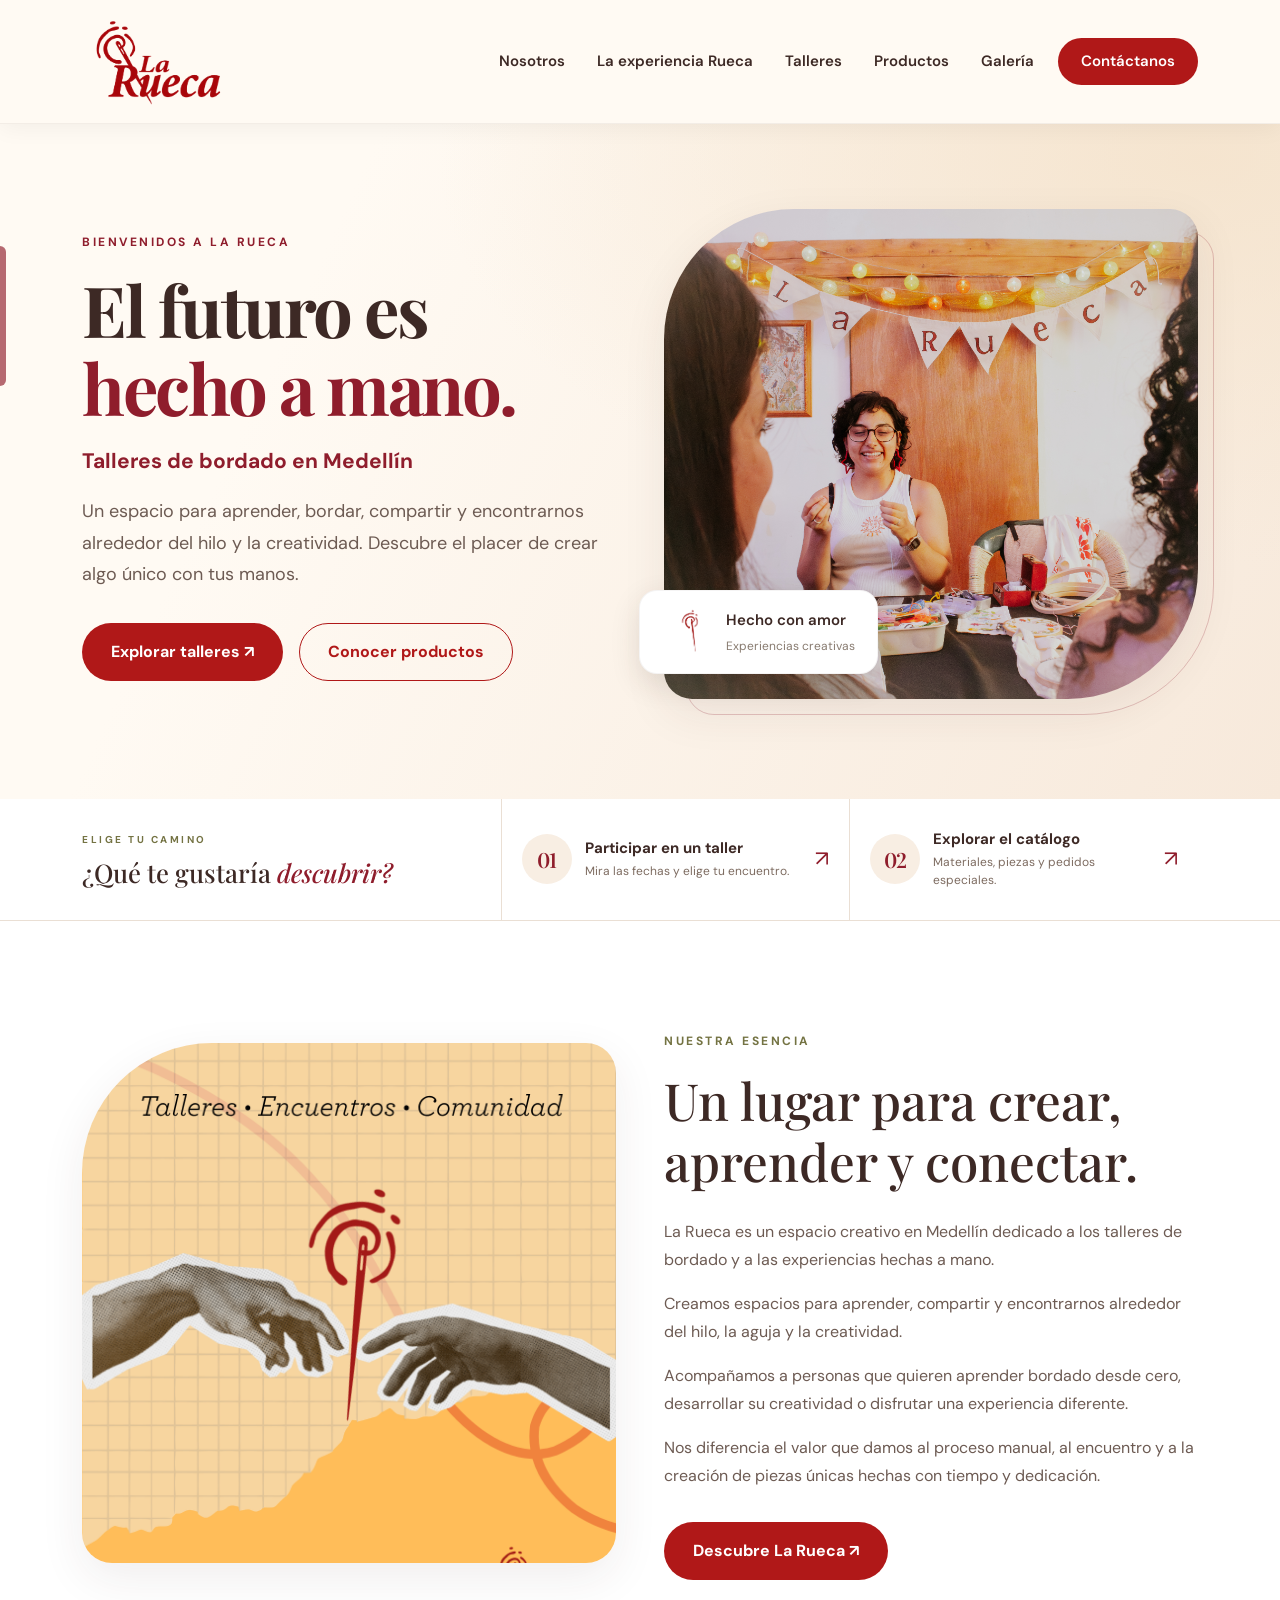
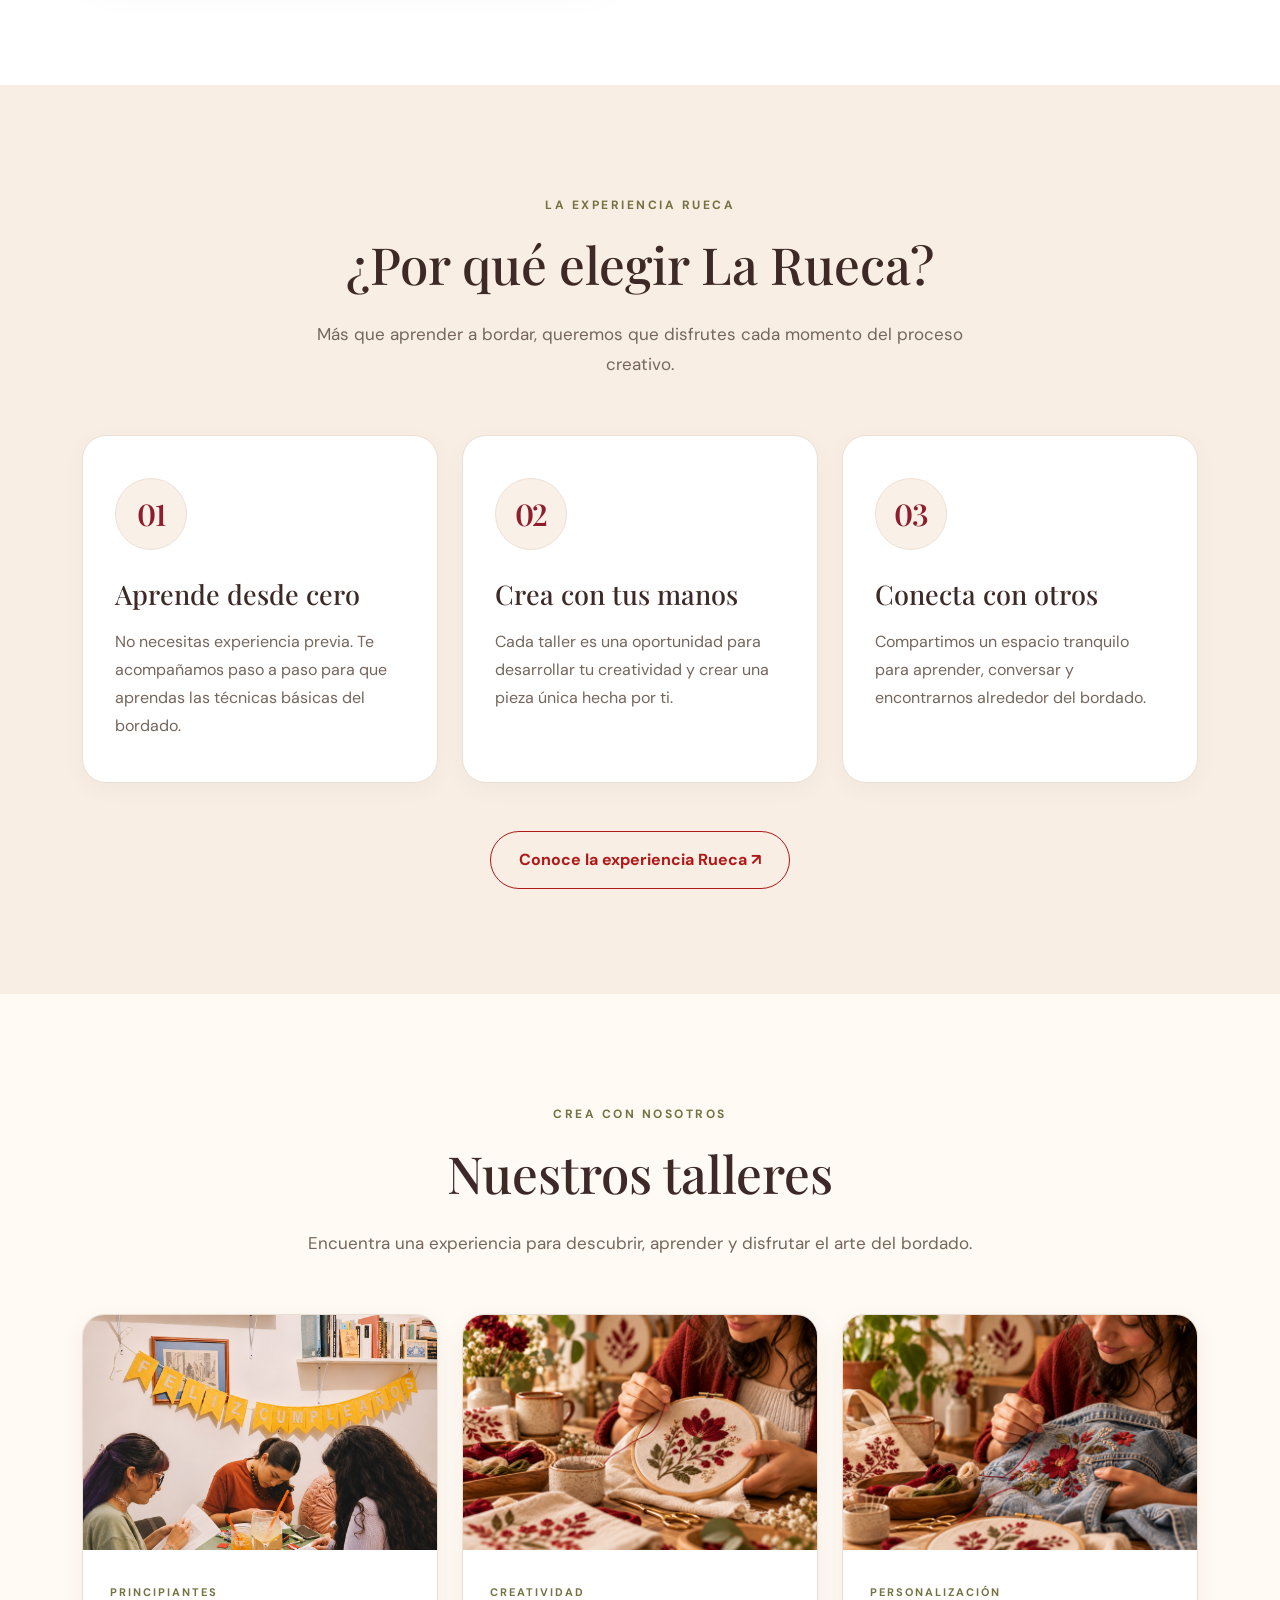
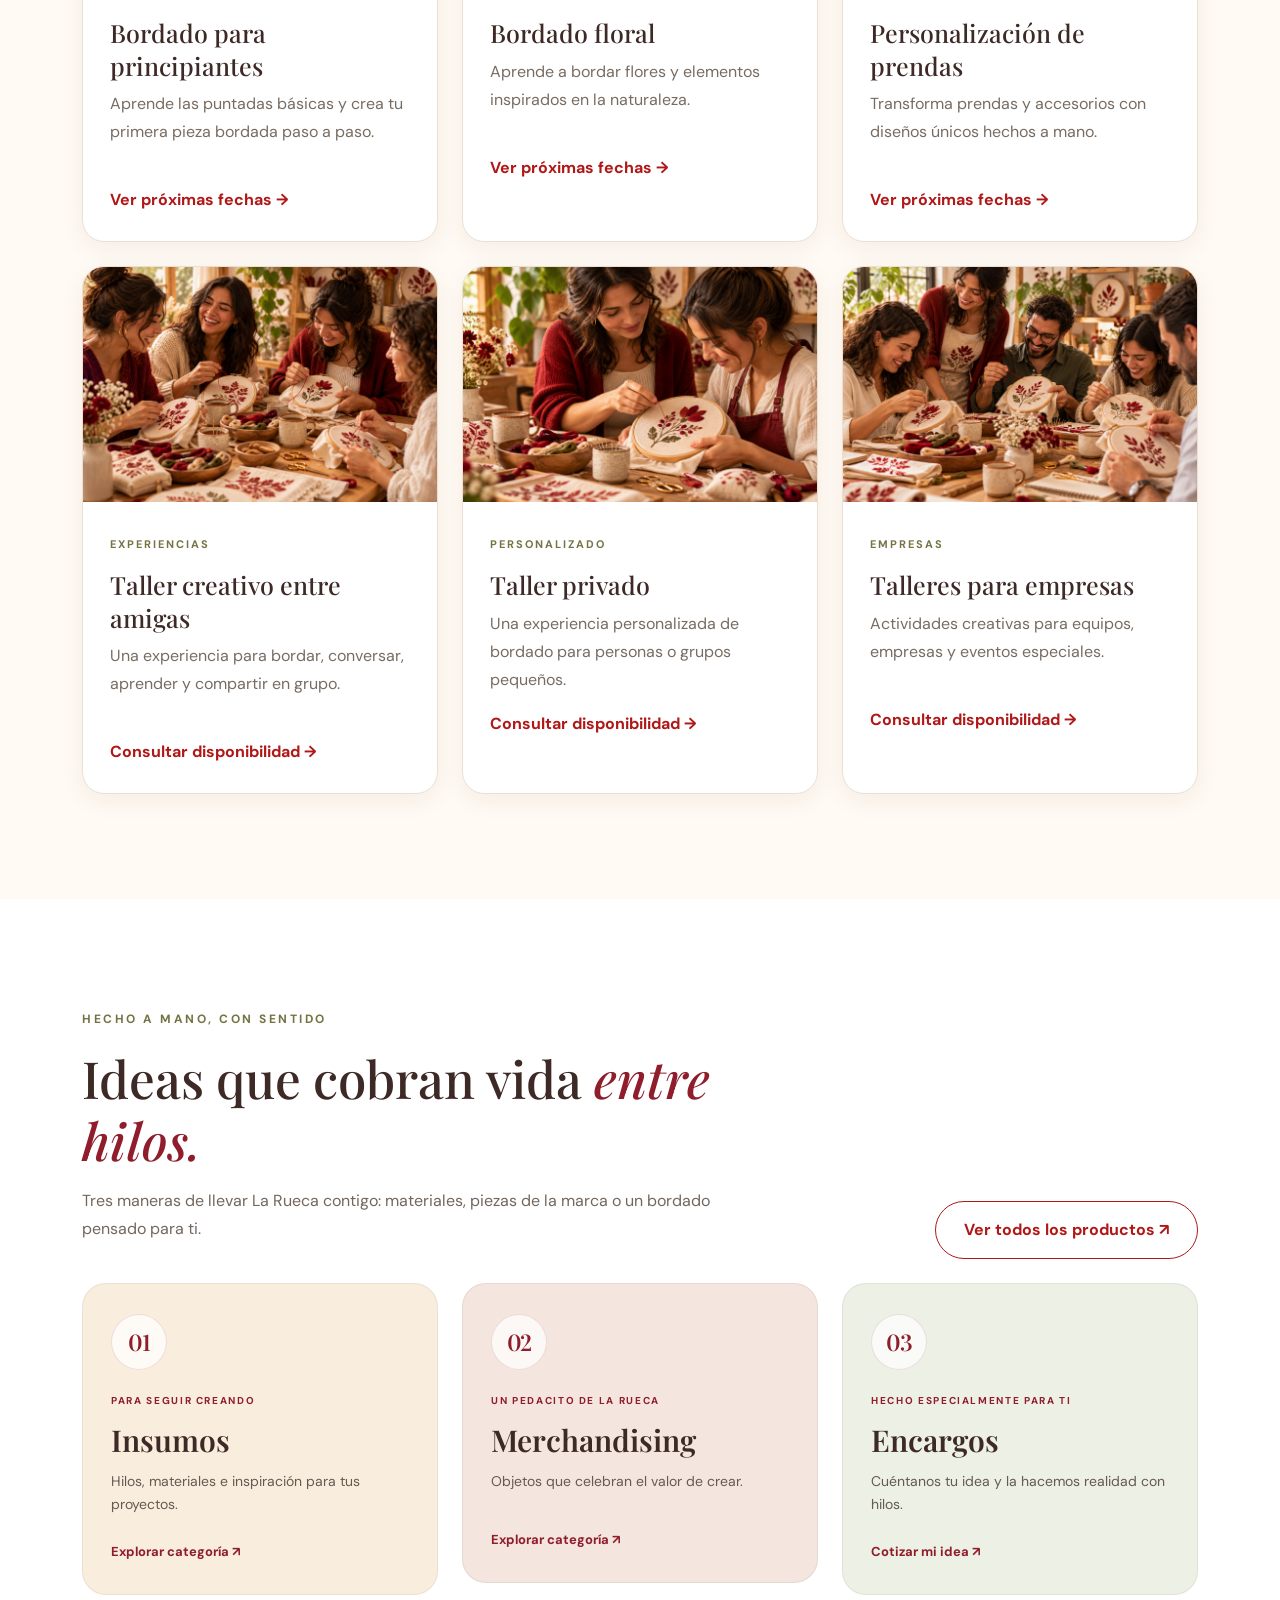
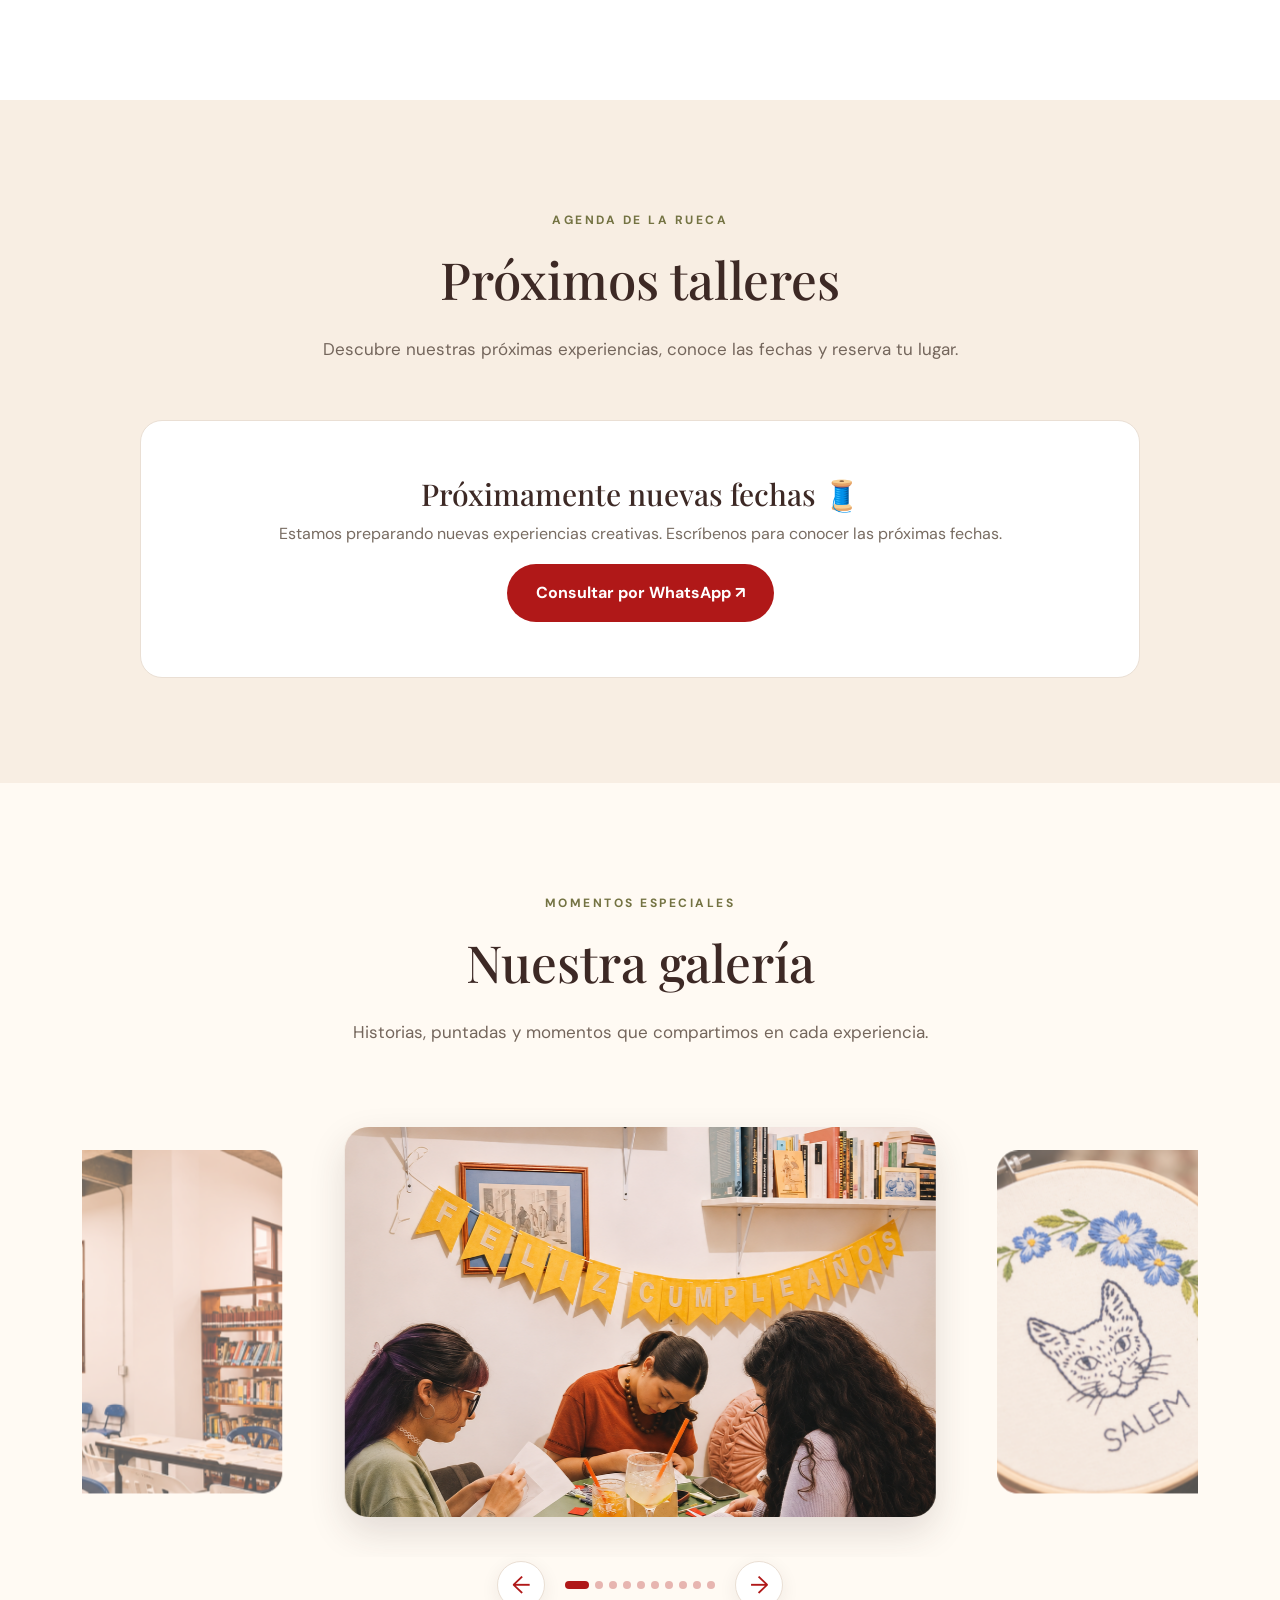
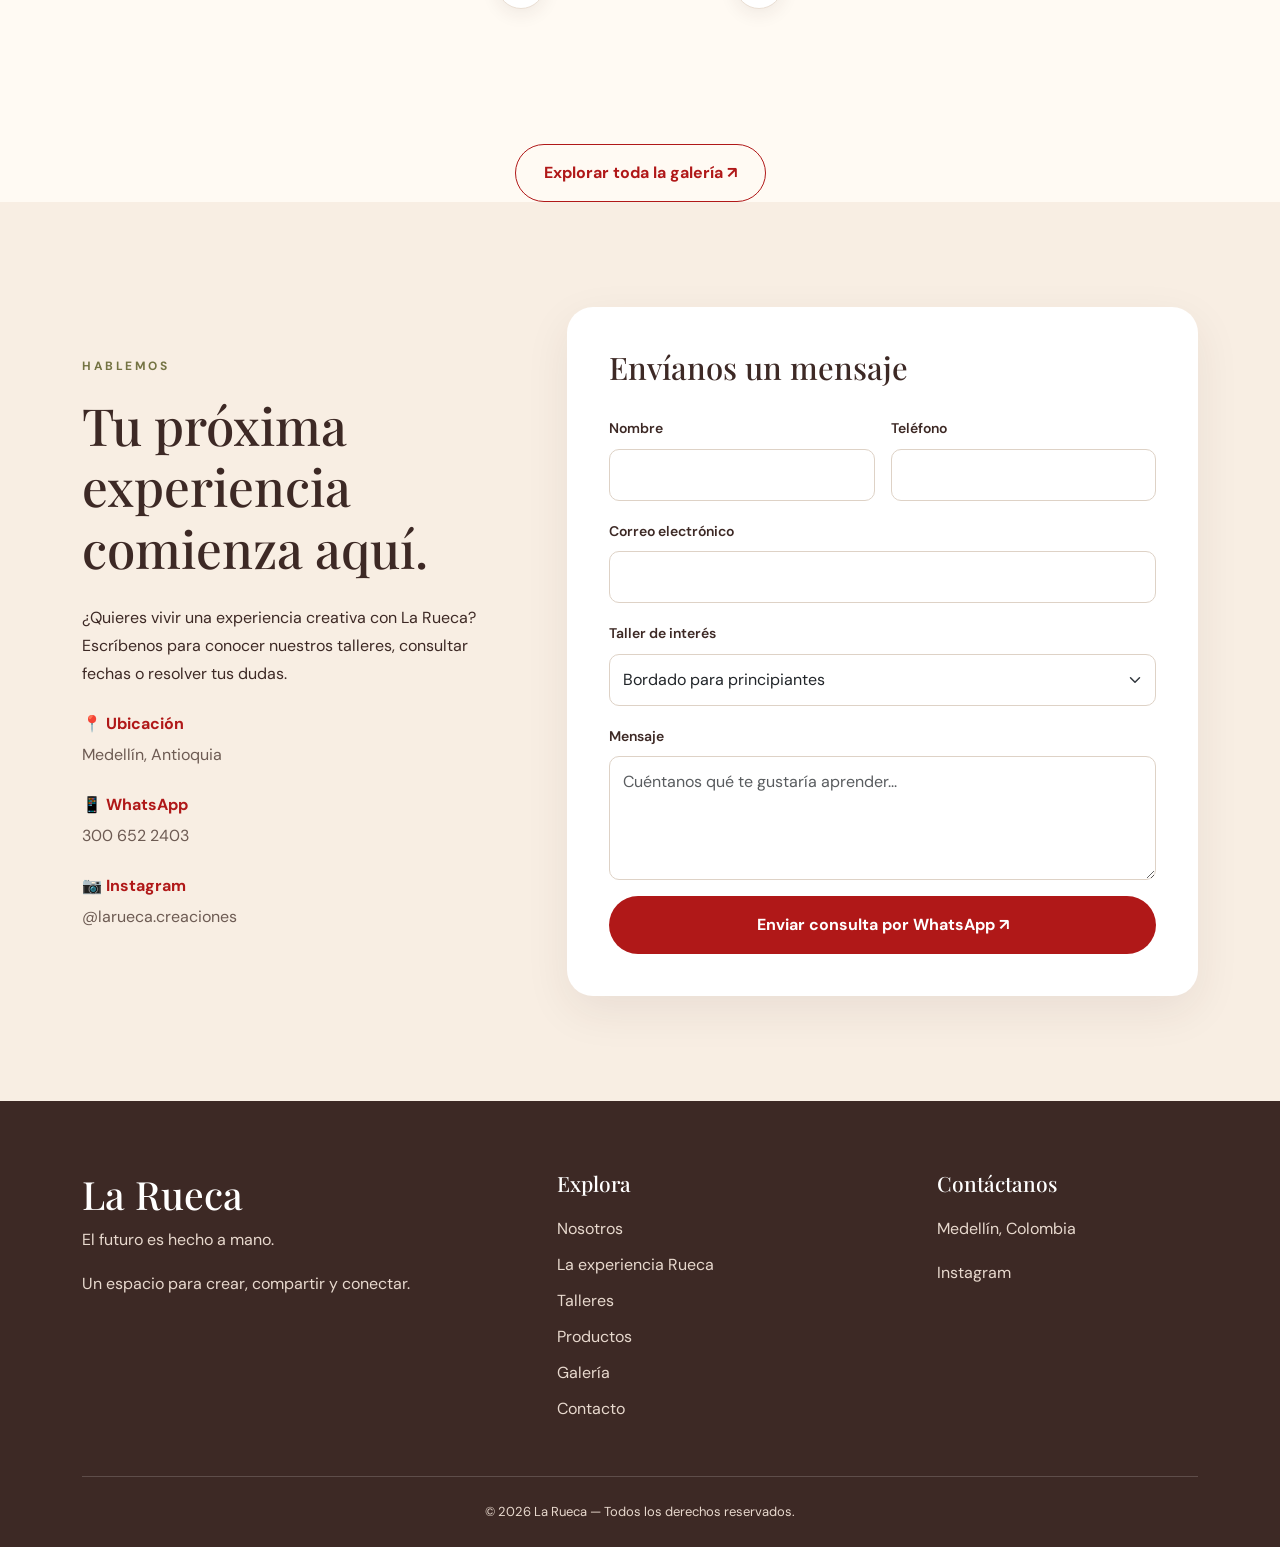
==== commit f1730dd4: "Refinar diseno y contenido de La Rueca" ====
--- a/index.html
+++ b/index.html
@@ -1,4 +1,5 @@
 <!DOCTYPE html>
+
 <html lang="es">
 <head>
 <meta charset="utf-8"/>
@@ -12,7 +13,7 @@
 <!-- Tipografías -->
 <link href="https://fonts.googleapis.com/css2?family=DM+Sans:wght@400;500;600;700&amp;family=Playfair+Display:wght@500;600;700&amp;display=swap" rel="stylesheet"/>
 <!-- Tu diseño nuevo -->
-<link href="css/estilos.css?v=7" rel="stylesheet"/>
+<link href="css/estilos.css?v=9" rel="stylesheet"/>
 </head>
 <body>
 <!-- MENÚ -->
@@ -51,7 +52,7 @@
             </p>
 <div class="d-flex gap-3 flex-wrap">
 <a class="boton" href="talleres.html">Explorar talleres ↗</a>
-<a class="boton-secundario" href="nosotros.html">Conócenos</a>
+<a class="boton-secundario" href="productos.html">Conocer productos</a>
 </div>
 </div>
 <div class="col-lg-6">
@@ -69,6 +70,16 @@
 </div>
 </div>
 </section>
+<!-- DOS CAMINOS, UNA MISMA COMUNIDAD -->
+<section aria-label="Descubre La Rueca" class="caminos-rueca">
+<div class="container">
+<div class="caminos-grid">
+<div class="caminos-intro"><span class="etiqueta">ELIGE TU CAMINO</span><h2>¿Qué te gustaría <em>descubrir?</em></h2></div>
+<a class="camino-enlace" href="talleres.html"><span aria-hidden="true" class="camino-icono">01</span><span><strong>Participar en un taller</strong><small>Mira las fechas y elige tu encuentro.</small></span><span aria-hidden="true" class="camino-flecha">↗</span></a>
+<a class="camino-enlace" href="productos.html"><span aria-hidden="true" class="camino-icono">02</span><span><strong>Explorar el catálogo</strong><small>Materiales, piezas y pedidos especiales.</small></span><span aria-hidden="true" class="camino-flecha">↗</span></a>
+</div>
+</div>
+</section>
 <!-- NOSOTROS -->
 <section class="seccion nosotros" id="nosotros">
 <div class="container">
@@ -112,7 +123,7 @@
 <section class="seccion fondo-crema" id="servicios">
 <div class="container">
 <div class="encabezado-seccion text-center">
-<span class="etiqueta">NUESTRA EXPERIENCIA</span>
+<span class="etiqueta">LA EXPERIENCIA RUECA</span>
 <h2 class="titulo-seccion">¿Por qué elegir La Rueca?</h2>
 <p>
             Más que aprender a bordar, queremos que disfrutes
@@ -122,7 +133,7 @@
 <div class="row g-4">
 <div class="col-lg-4 col-md-6">
 <div class="tarjeta-servicio">
-<span class="icono-servicio">🪡</span>
+<span aria-hidden="true" class="icono-servicio">01</span>
 <h3>Aprende desde cero</h3>
 <p>
                 No necesitas experiencia previa. Te acompañamos paso a paso
@@ -132,7 +143,7 @@
 </div>
 <div class="col-lg-4 col-md-6">
 <div class="tarjeta-servicio">
-<span class="icono-servicio">🧵</span>
+<span aria-hidden="true" class="icono-servicio">02</span>
 <h3>Crea con tus manos</h3>
 <p>
                 Cada taller es una oportunidad para desarrollar tu
@@ -142,7 +153,7 @@
 </div>
 <div class="col-lg-4 col-md-6">
 <div class="tarjeta-servicio">
-<span class="icono-servicio">🌿</span>
+<span aria-hidden="true" class="icono-servicio">03</span>
 <h3>Conecta con otros</h3>
 <p>
                 Compartimos un espacio tranquilo para aprender, conversar
@@ -235,7 +246,24 @@
 </div>
 </section>
 <!-- UPCOMING EVENTS - INSPIRADO EN TIYA -->
-<section class="seccion fondo-crema" id="productos-destacados"><div class="container"><div class="row align-items-center g-4"><div class="col-lg-8"><span class="etiqueta">HECHO A MANO</span><h2 class="titulo-seccion">Ideas que cobran vida entre hilos.</h2><p>Descubre nuestros insumos, merchandising y bordados por encargo. Cada pieza tiene una historia que contar.</p></div><div class="col-lg-4 text-lg-end"><a class="boton" href="productos.html">Explorar productos ↗</a></div></div></div></section><section class="seccion fondo-crema" id="proximos-eventos">
+<section class="seccion productos-vitrina" id="productos-destacados">
+<div class="container">
+<div class="row align-items-end g-4 mb-4">
+<div class="col-lg-8">
+<span class="etiqueta">HECHO A MANO, CON SENTIDO</span>
+<h2 class="titulo-seccion mb-3">Ideas que cobran vida <em>entre hilos.</em></h2>
+<p class="productos-intro">Tres maneras de llevar La Rueca contigo: materiales, piezas de la marca o un bordado pensado para ti.</p>
+</div>
+<div class="col-lg-4 text-lg-end"><a class="boton-secundario" href="productos.html">Ver todos los productos ↗</a></div>
+</div>
+<div class="row g-4">
+<div class="col-md-4"><a class="producto-portada producto-insumos" href="productos.html"><span aria-hidden="true" class="producto-simbolo">01</span><span class="producto-etiqueta">PARA SEGUIR CREANDO</span><strong>Insumos</strong><span>Hilos, materiales e inspiración para tus proyectos.</span><span class="producto-ir">Explorar categoría ↗</span></a></div>
+<div class="col-md-4"><a class="producto-portada producto-merch" href="productos.html"><span aria-hidden="true" class="producto-simbolo">02</span><span class="producto-etiqueta">UN PEDACITO DE LA RUECA</span><strong>Merchandising</strong><span>Objetos que celebran el valor de crear.</span><span class="producto-ir">Explorar categoría ↗</span></a></div>
+<div class="col-md-4"><a class="producto-portada producto-encargos" href="productos.html"><span aria-hidden="true" class="producto-simbolo">03</span><span class="producto-etiqueta">HECHO ESPECIALMENTE PARA TI</span><strong>Encargos</strong><span>Cuéntanos tu idea y la hacemos realidad con hilos.</span><span class="producto-ir">Cotizar mi idea ↗</span></a></div>
+</div>
+</div>
+</section>
+<section class="seccion fondo-crema" id="proximos-eventos">
 <div class="container">
 <div class="encabezado-seccion text-center">
 <span class="etiqueta">AGENDA DE LA RUECA</span>
@@ -314,6 +342,7 @@
 </div>
 </div>
 </section>
+<div class="container text-center galeria-ver-mas"><a class="boton-secundario" href="galeria.html">Explorar toda la galería ↗</a></div>
 <!-- CONTACTO -->
 <section class="seccion fondo-crema" id="contacto">
 <div class="container">
--- a/css/estilos.css
+++ b/css/estilos.css
@@ -731,3 +731,92 @@
  .navbar .navbar-nav {align-items: stretch !important; padding: 12px 0;}
  .navbar .nav-link {padding: 11px 12px;}
 }
+
+
+/* =========================================================
+   LA RUECA 2.0 — INICIO PREMIUM | ETAPA 2
+   Mejora progresiva sin eliminar componentes anteriores.
+========================================================= */
+:root {
+  --vino: #8f1d2c;
+  --beige-suave: #f8eee3;
+  --sombra-premium: 0 20px 55px rgba(61,41,37,.10);
+}
+body { -webkit-font-smoothing: antialiased; }
+.navbar { border-bottom: 1px solid rgba(61,41,37,.06); }
+.navbar .nav-link { transition: color .2s ease; }
+.hero { position:relative; background: radial-gradient(ellipse at 94% 5%,rgba(244,226,202,.8),transparent 45%),linear-gradient(115deg,#fffaf3 24%,#f7e9db 100%); }
+.hero::before { content:""; position:absolute; left:0; top:18%; height:140px; width:6px; background:var(--vino); border-radius:0 9px 9px 0; opacity:.65; }
+.hero .etiqueta { color: var(--vino); }
+.hero h1 { letter-spacing: -.035em; max-width: 700px; }
+.hero h1 em { color:var(--vino); }
+.hero-foto > img { border-radius: 130px 28px 130px 28px; object-position:center; }
+.hero-foto::before { content:""; position:absolute; inset:22px -16px -16px 22px; border:1px solid rgba(143,29,44,.23); border-radius:130px 28px 130px 28px; z-index:0; pointer-events:none; }
+.hero-foto > img { position:relative; z-index:1; }
+.sello-flotante { z-index:2; border:1px solid rgba(61,41,37,.05); }
+.caminos-rueca { background:#fff; border-bottom:1px solid var(--borde); }
+.caminos-grid { display:grid; grid-template-columns:1.2fr 1fr 1fr; align-items:stretch; gap:0; }
+.caminos-intro { padding:32px 25px 32px 0; display:flex; flex-direction:column; justify-content:center; }
+.caminos-intro .etiqueta { margin-bottom:8px; font-size:10px; }
+.caminos-intro h2 {font-size:clamp(22px,2vw,30px);line-height:1.22;margin:0;}
+.caminos-intro h2 em {font-style:italic;color:var(--vino);}
+.camino-enlace {display:flex;align-items:center;gap:13px;padding:30px 20px;border-left:1px solid var(--borde);color:var(--texto);transition:background .25s ease;}
+.camino-enlace:hover {background:#fcf5ed;color:var(--texto);}
+.camino-icono {display:grid;place-items:center;flex:0 0 50px;width:50px;height:50px;border-radius:15px;background:#f8eee3;font-size:24px;}
+.camino-enlace strong {display:block;font-size:15px;line-height:1.3;}
+.camino-enlace small {display:block;color:#7d6b60;font-size:12px;margin-top:4px;line-height:1.5;}
+.camino-flecha {margin-left:auto;color:var(--vino);font-size:22px;transition:transform .2s ease;}
+.camino-enlace:hover .camino-flecha {transform:translate(3px,-3px);}
+.nosotros .imagen-seccion img { border-radius:130px 30px 30px 30px; }
+.tarjeta-servicio {position:relative;overflow:hidden;}
+.tarjeta-servicio::after {content:"";position:absolute;left:28px;right:28px;bottom:0;height:3px;background:var(--vino);transform:scaleX(0);transform-origin:left;transition:transform .35s ease;}
+.tarjeta-servicio:hover::after {transform:scaleX(1);}
+.productos-vitrina {background:#fff;}
+.productos-vitrina .titulo-seccion em {font-style:italic;color:var(--vino);}
+.productos-intro {max-width:680px;color:#74665c;font-size:16px;}
+.producto-portada {min-height:300px;display:flex;flex-direction:column;align-items:flex-start;gap:10px;padding:30px 28px;border-radius:24px;border:1px solid rgba(61,41,37,.07);color:var(--texto);transition:transform .3s ease,box-shadow .3s ease;}
+.producto-portada:hover {transform:translateY(-7px);box-shadow:var(--sombra-premium);color:var(--texto);}
+.producto-insumos {background:#f9eede;}
+.producto-merch {background:#f4e5df;}
+.producto-encargos {background:#edf0e4;}
+.producto-simbolo {height:66px;width:66px;border-radius:20px;background:rgba(255,255,255,.72);display:grid;place-items:center;font-size:34px;margin-bottom:9px;}
+.producto-etiqueta {font-family:'DM Sans',sans-serif;color:var(--vino);font-size:10px;font-weight:700;letter-spacing:1.65px;}
+.producto-portada strong {font-family:'Playfair Display',Georgia,serif;font-size:30px;line-height:1.16;font-weight:600;}
+.producto-portada > span:not(.producto-simbolo):not(.producto-etiqueta):not(.producto-ir) {font-size:14px;line-height:1.6;color:#655a52;}
+.producto-ir {margin-top:auto;padding-top:13px;font-size:13px;font-weight:700;color:var(--vino);}
+.galeria-ver-mas {padding-top:30px;}
+.tarjeta-taller,.tarjeta-servicio {will-change:transform;}
+@media(max-width:991px){.caminos-grid {grid-template-columns:1fr 1fr;}.caminos-intro{grid-column:1/-1;padding:26px 0 12px;}.camino-enlace:first-of-type {border-left:0;}.camino-enlace{padding:20px 14px;}.hero-foto::before{inset:14px -8px -8px 14px;}}
+@media(max-width:575px){.hero::before{display:none}.hero-foto > img{border-radius:75px 20px 75px 20px}.hero-foto::before{border-radius:75px 20px 75px 20px}.caminos-grid{grid-template-columns:1fr}.caminos-intro{grid-column:auto}.camino-enlace{border-left:0;border-top:1px solid var(--borde);padding:20px 0}.producto-portada{min-height:255px}.sello-flotante{left:8px;padding:10px 13px}}
+@media(prefers-reduced-motion:reduce){.camino-enlace,.camino-flecha,.producto-portada,.tarjeta-servicio::after{transition:none!important}}
+
+
+/* =========================================
+   ETAPA 3 — DISEÑO EDITORIAL SIN EMOJIS REPETIDOS
+   Mantiene la paleta, tipografía y tarjetas originales.
+========================================= */
+.camino-icono, .icono-servicio, .producto-simbolo {
+  font-family: 'Playfair Display', Georgia, serif;
+  font-weight: 600;
+  color: var(--vino, #8f1d2c);
+  letter-spacing: -.045em;
+  font-variant-numeric: lining-nums;
+}
+.camino-icono { font-size: 21px; border-radius: 50%; background: #f8eee3; }
+.icono-servicio {
+  font-size: 30px;
+  width: 72px; height: 72px; border-radius: 50%;
+  background: #f9f0e7; border: 1px solid #eee0d5;
+}
+.producto-simbolo {
+  width: 56px; height: 56px; font-size: 23px;
+  border-radius: 50%; border: 1px solid rgba(143,29,44,.13);
+}
+/* Estas tarjetas usan numeración, no emoticonos ni íconos repetidos */
+.experiencia-editorial { background: #fff; }
+.experiencia-editorial p { color: #6d5b53; font-size: 16px; }
+.experiencia-editorial .imagen-seccion img { height: 470px; object-position: center; }
+.productos-vitrina .producto-portada { gap: 13px; }
+@media (max-width: 767px) {
+  .experiencia-editorial .imagen-seccion img { height: 330px; }
+}
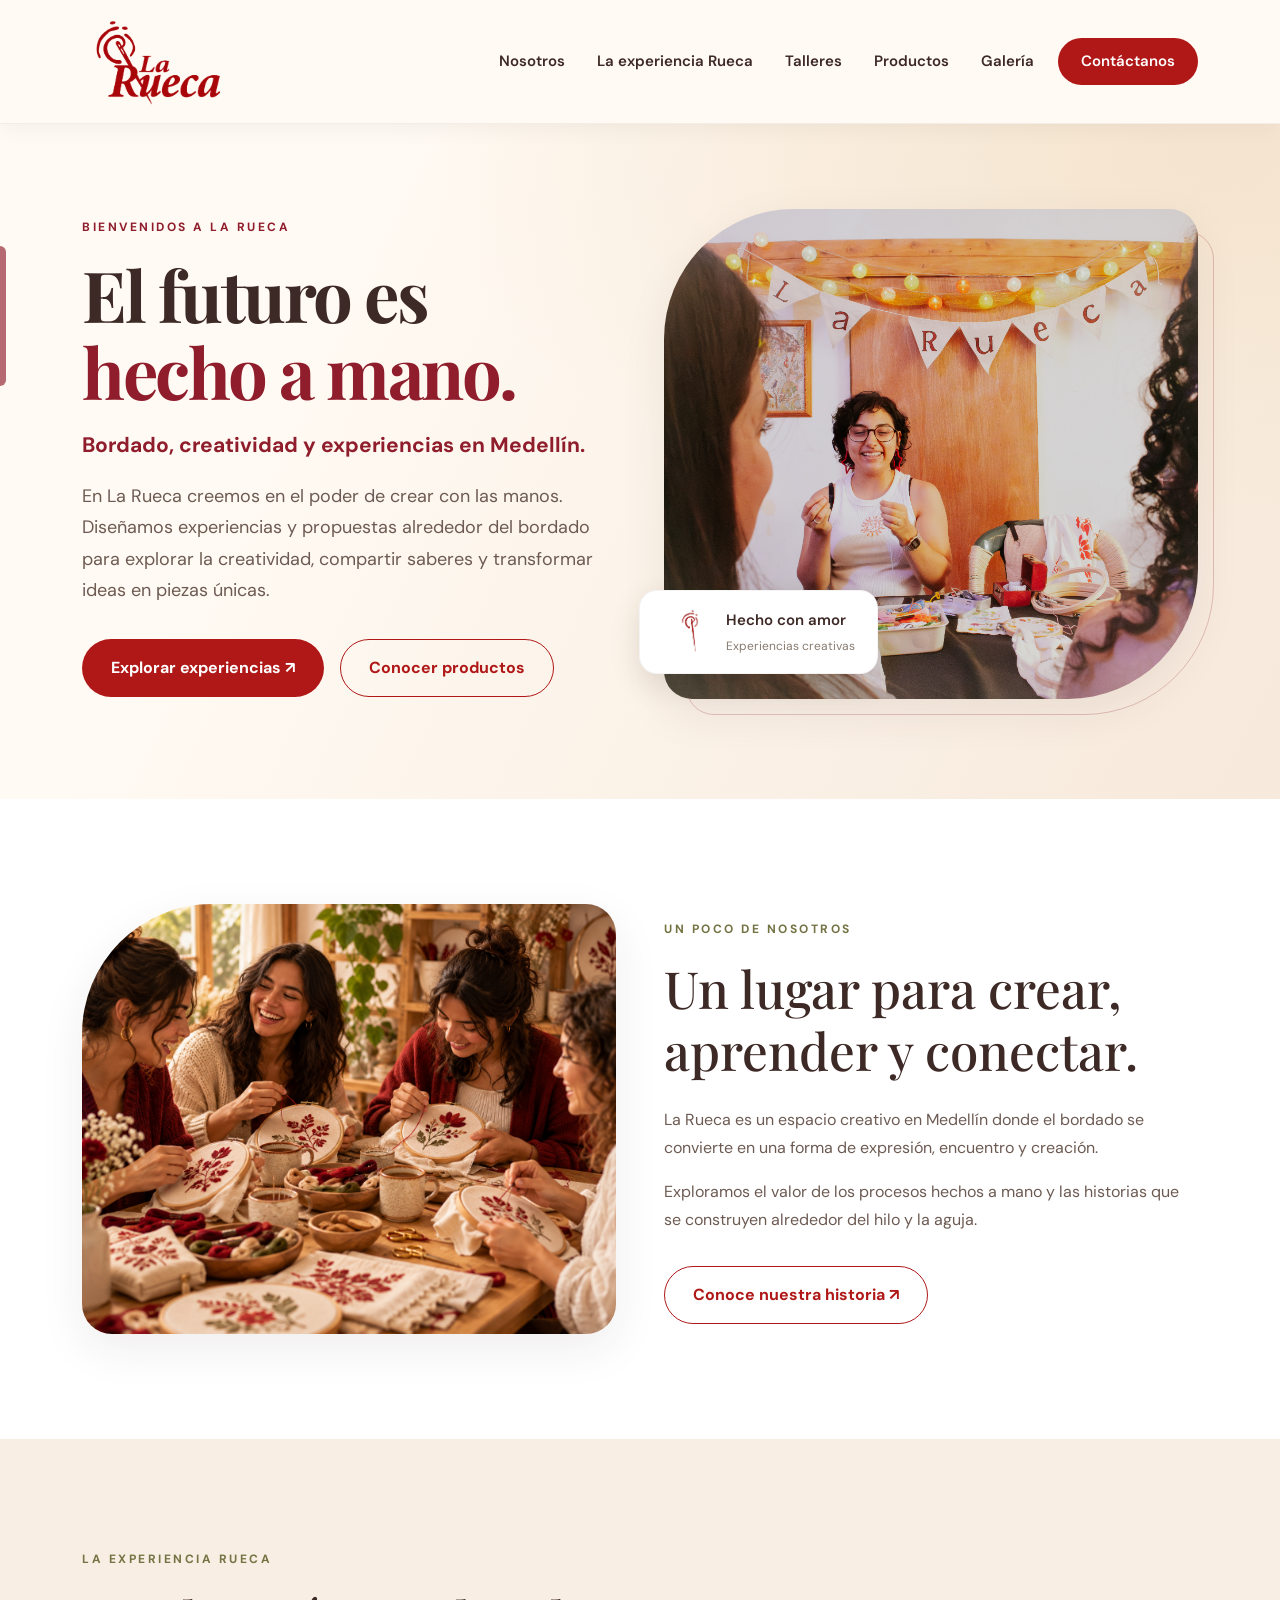
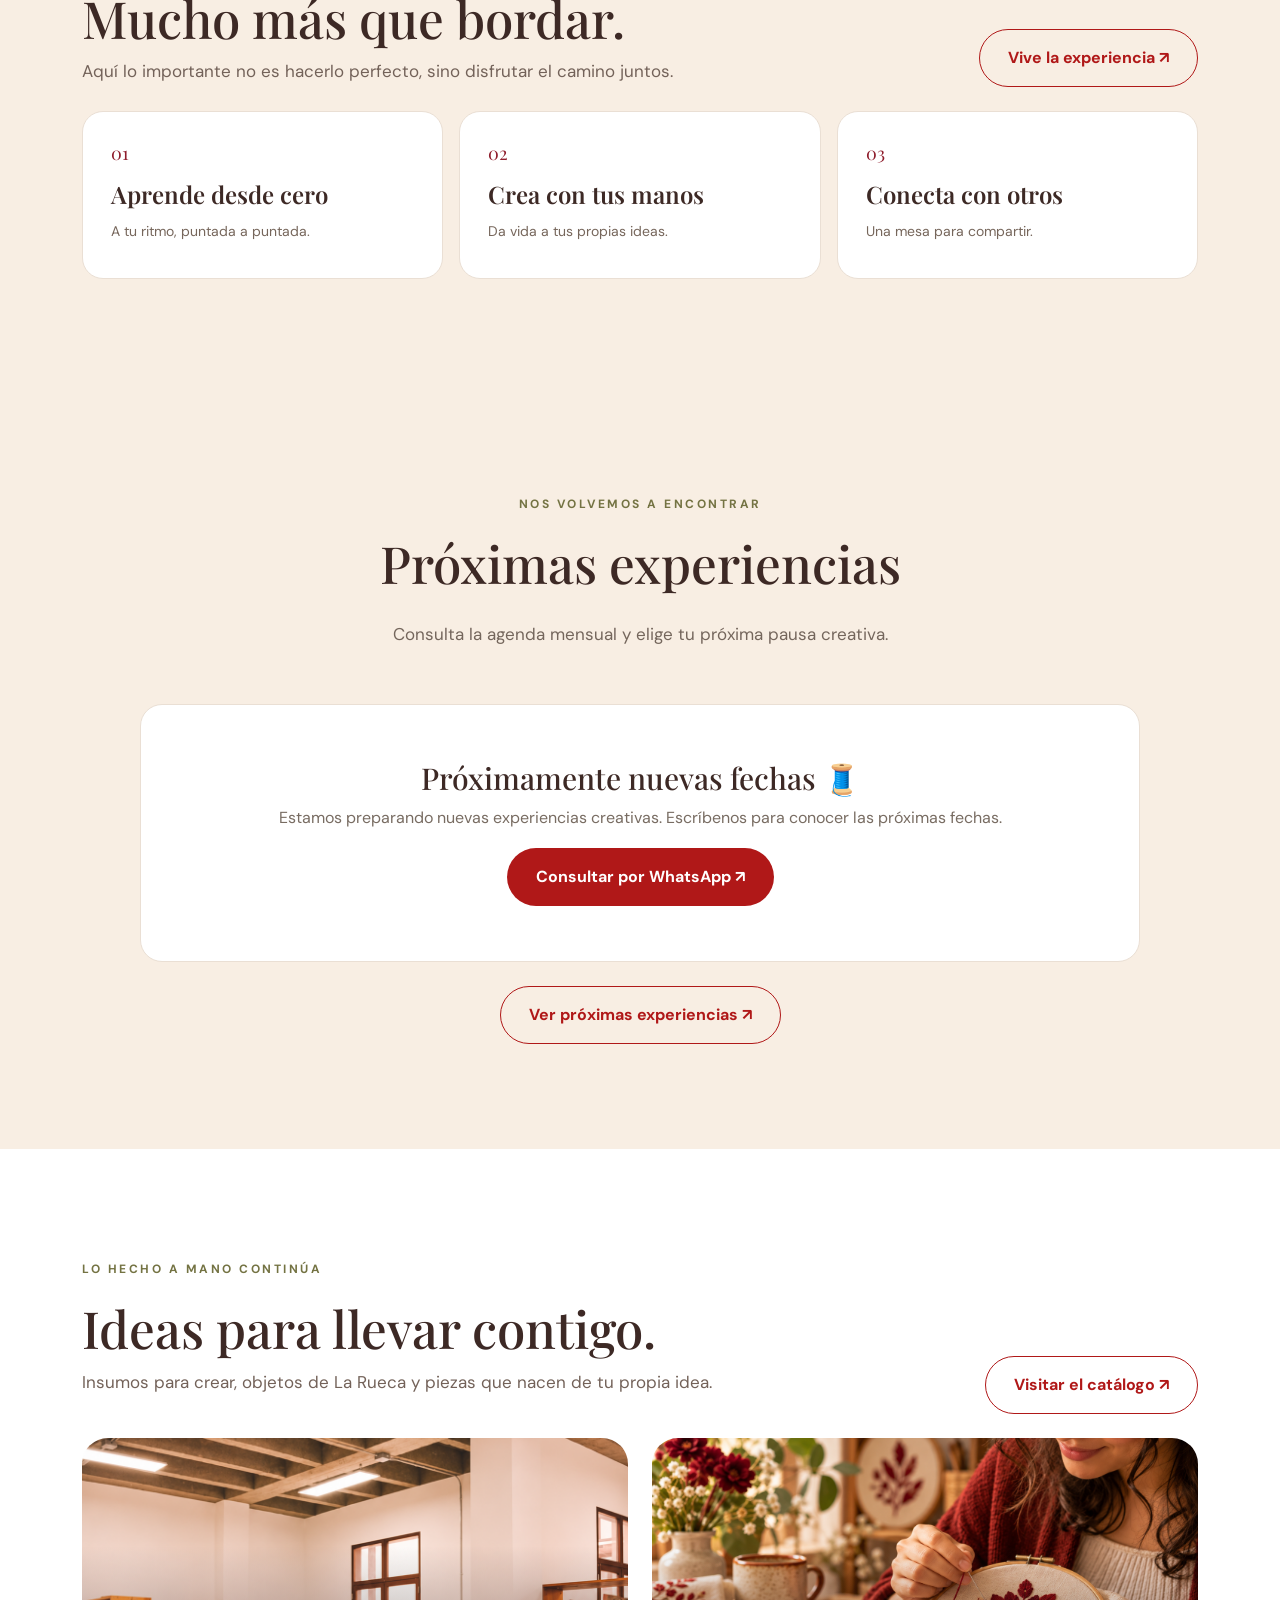
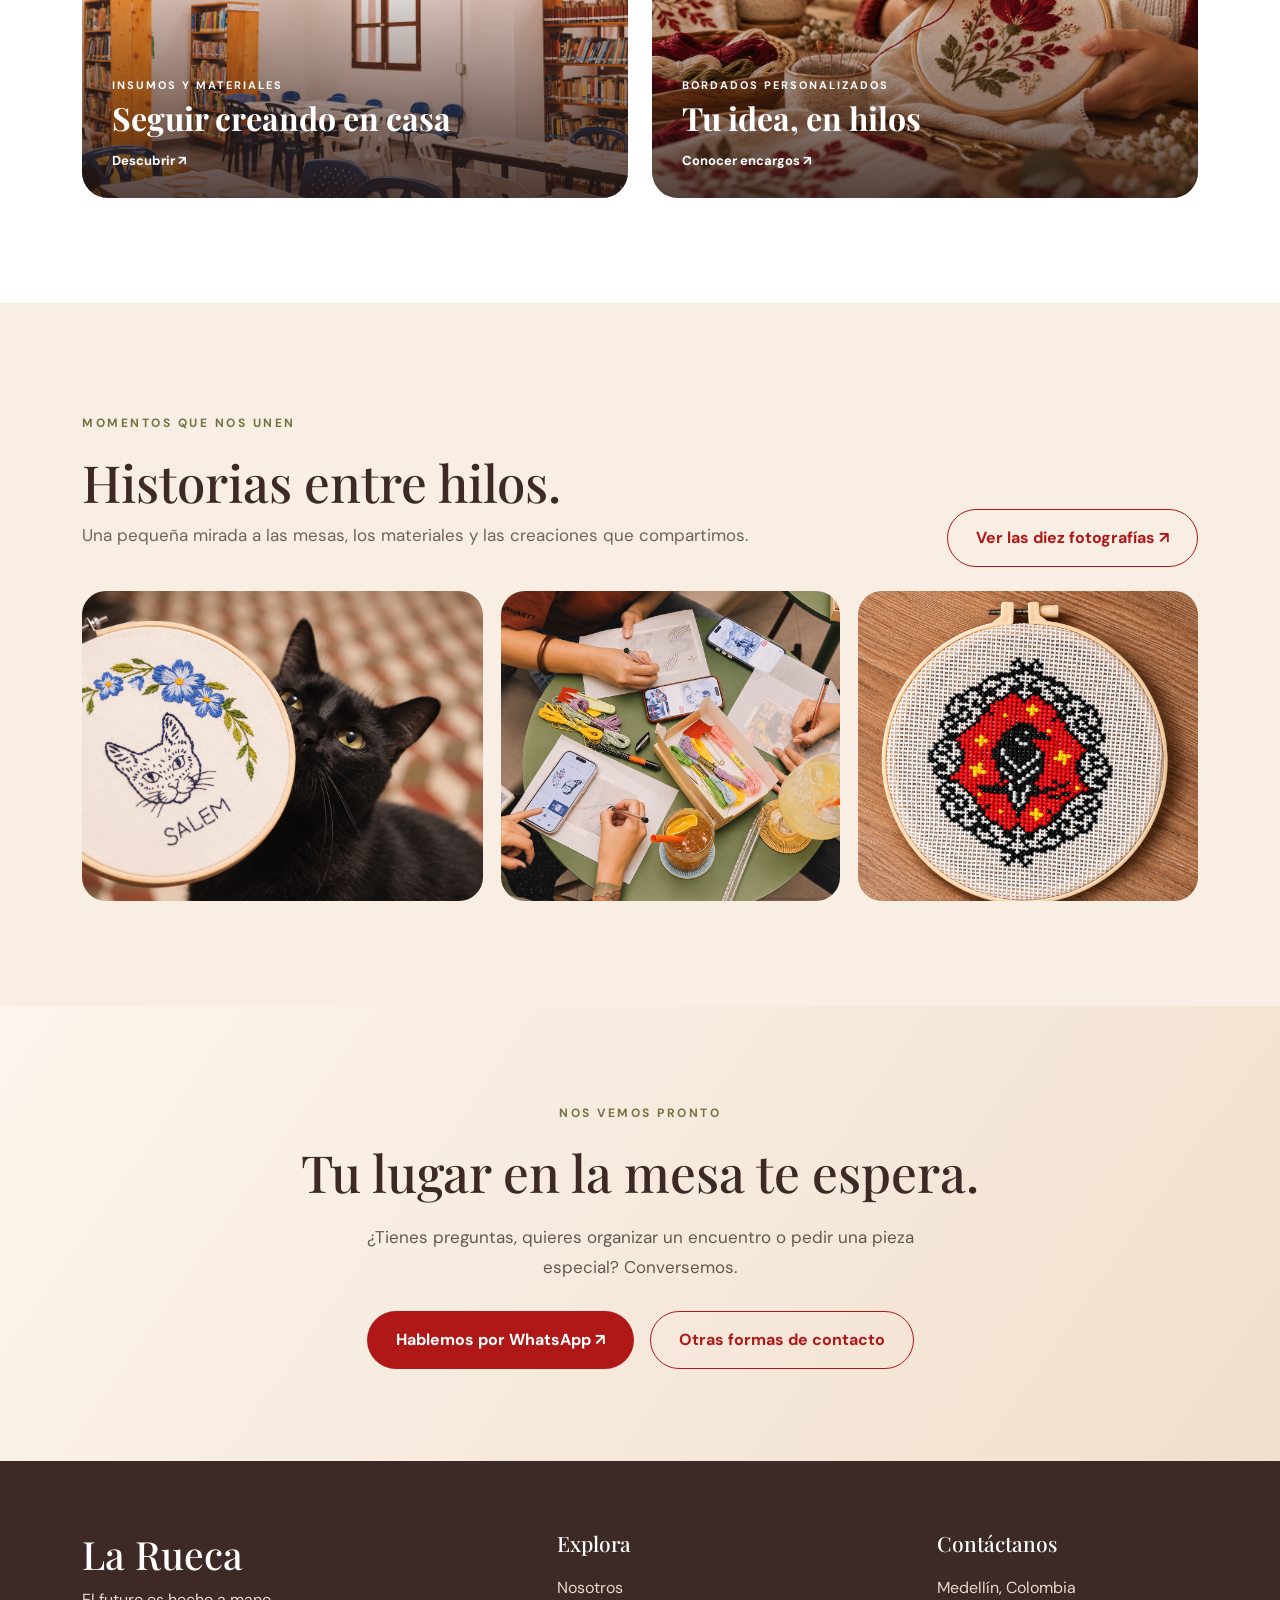
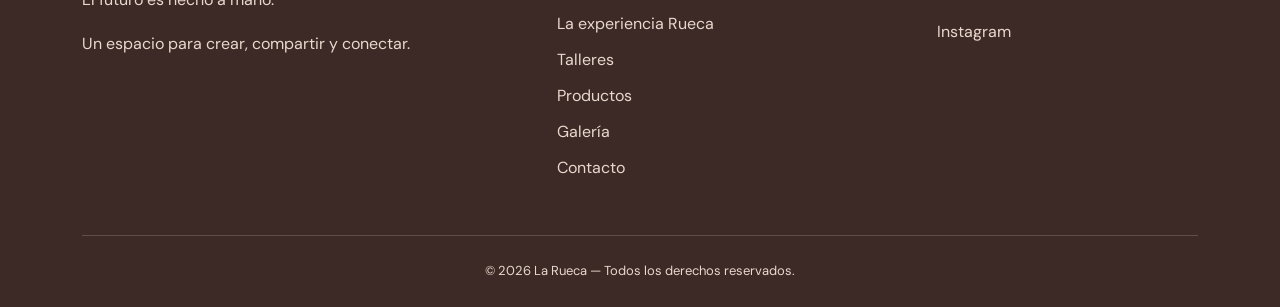
==== commit 8ea3d96f: "La Rueca 2.0 - cambios finales aprobados por Diana" ====
--- a/index.html
+++ b/index.html
@@ -4,16 +4,15 @@
 <head>
 <meta charset="utf-8"/>
 <meta content="width=device-width, initial-scale=1.0" name="viewport"/>
-<meta content="La Rueca: talleres de bordado, creatividad y experiencias hechas a mano en Medellín." name="description"/>
-<title>La Rueca | Inicio · El futuro es hecho a mano</title>
+<meta content="La Rueca: bordado, creatividad y experiencias en Medellín. Talleres, creaciones textiles, productos hechos a mano y encuentros para compartir saberes." name="description"/>
+<title>La Rueca | Talleres, arte y encuentros en Medellín</title>
 <!-- Bootstrap -->
 <link href="https://cdn.jsdelivr.net/npm/bootstrap@5.3.3/dist/css/bootstrap.min.css" rel="stylesheet"/>
 <!-- Swiper CSS -->
-<link href="https://cdn.jsdelivr.net/npm/swiper@11/swiper-bundle.min.css" rel="stylesheet"/>
 <!-- Tipografías -->
 <link href="https://fonts.googleapis.com/css2?family=DM+Sans:wght@400;500;600;700&amp;family=Playfair+Display:wght@500;600;700&amp;display=swap" rel="stylesheet"/>
 <!-- Tu diseño nuevo -->
-<link href="css/estilos.css?v=9" rel="stylesheet"/>
+<link href="css/estilos.css?v=11" rel="stylesheet"/>
 </head>
 <body>
 <!-- MENÚ -->
@@ -36,385 +35,17 @@
 </div>
 </div>
 </nav>
-<main>
-<!-- PORTADA -->
-<section class="hero" id="inicio">
-<div class="container">
-<div class="row align-items-center g-5">
-<div class="col-lg-6">
-<span class="etiqueta">BIENVENIDOS A LA RUECA</span>
-<h1>El futuro es <em>hecho a mano.</em></h1>
-<h2>Talleres de bordado en Medellín</h2>
-<p class="descripcion">
-              Un espacio para aprender, bordar, compartir y
-              encontrarnos alrededor del hilo y la creatividad.
-              Descubre el placer de crear algo único con tus manos.
-            </p>
-<div class="d-flex gap-3 flex-wrap">
-<a class="boton" href="talleres.html">Explorar talleres ↗</a>
-<a class="boton-secundario" href="productos.html">Conocer productos</a>
-</div>
-</div>
-<div class="col-lg-6">
-<div class="hero-foto">
-<img alt="Experiencia de bordado artesanal" src="img/hero-bordado.jpg"/>
-<div class="sello-flotante">
-<img alt="Aguja de La Rueca" class="aguja-logo" src="img/aguja-la-rueca.png"/>
-<div>
-<strong>Hecho con amor</strong>
-<small>Experiencias creativas</small>
-</div>
-</div>
-</div>
-</div>
-</div>
-</div>
-</section>
-<!-- DOS CAMINOS, UNA MISMA COMUNIDAD -->
-<section aria-label="Descubre La Rueca" class="caminos-rueca">
-<div class="container">
-<div class="caminos-grid">
-<div class="caminos-intro"><span class="etiqueta">ELIGE TU CAMINO</span><h2>¿Qué te gustaría <em>descubrir?</em></h2></div>
-<a class="camino-enlace" href="talleres.html"><span aria-hidden="true" class="camino-icono">01</span><span><strong>Participar en un taller</strong><small>Mira las fechas y elige tu encuentro.</small></span><span aria-hidden="true" class="camino-flecha">↗</span></a>
-<a class="camino-enlace" href="productos.html"><span aria-hidden="true" class="camino-icono">02</span><span><strong>Explorar el catálogo</strong><small>Materiales, piezas y pedidos especiales.</small></span><span aria-hidden="true" class="camino-flecha">↗</span></a>
-</div>
-</div>
-</section>
-<!-- NOSOTROS -->
-<section class="seccion nosotros" id="nosotros">
-<div class="container">
-<div class="row align-items-center g-5">
-<div class="col-lg-6">
-<div class="imagen-seccion">
-<img alt="Participantes compartiendo una experiencia creativa en La Rueca" loading="lazy" src="img/imagen-nosotros.png"/>
-</div>
-</div>
-<div class="col-lg-6">
-<span class="etiqueta">NUESTRA ESENCIA</span>
-<h2 class="titulo-seccion">
-              Un lugar para crear, aprender y conectar.
-            </h2>
-<p>
-              La Rueca es un espacio creativo en Medellín dedicado
-              a los talleres de bordado y a las experiencias hechas a mano.
-            </p>
-<p>
-              Creamos espacios para aprender, compartir y encontrarnos
-              alrededor del hilo, la aguja y la creatividad.
-            </p>
-<p>
-              Acompañamos a personas que quieren aprender bordado
-              desde cero, desarrollar su creatividad o disfrutar
-              una experiencia diferente.
-            </p>
-<p>
-              Nos diferencia el valor que damos al proceso manual,
-              al encuentro y a la creación de piezas únicas hechas
-              con tiempo y dedicación.
-            </p>
-<a class="boton mt-3" href="nosotros.html">
-              Descubre La Rueca ↗
-            </a>
-</div>
-</div>
-</div>
-</section>
-<!-- SERVICIOS -->
-<section class="seccion fondo-crema" id="servicios">
+<main><section class="hero" id="inicio"><div class="container"><div class="row align-items-center g-5"><div class="col-lg-6"><span class="etiqueta">BIENVENIDOS A LA RUECA</span><h1>El futuro es <em>hecho a mano.</em></h1><h2>Bordado, creatividad y experiencias en Medellín.</h2><p class="descripcion">En La Rueca creemos en el poder de crear con las manos. Diseñamos experiencias y propuestas alrededor del bordado para explorar la creatividad, compartir saberes y transformar ideas en piezas únicas.</p><div class="d-flex gap-3 flex-wrap"><a class="boton" href="talleres.html">Explorar experiencias ↗</a><a class="boton-secundario" href="productos.html">Conocer productos</a></div></div><div class="col-lg-6"><div class="hero-foto"><img alt="Participantes compartiendo un taller de La Rueca" src="img/hero-bordado.jpg"/><div class="sello-flotante"><img alt="" class="aguja-logo" src="img/aguja-la-rueca.png"/><div><strong>Hecho con amor</strong><small>Experiencias creativas</small></div></div></div></div></div></div></section><section class="seccion nosotros inicio-resumen" id="nosotros"><div class="container"><div class="row align-items-center g-5"><div class="col-lg-6"><div class="imagen-seccion"><img alt="Encuentro creativo de bordado en La Rueca" loading="lazy" src="img/encuentro-creativo.png"/></div></div><div class="col-lg-6"><span class="etiqueta">UN POCO DE NOSOTROS</span><h2 class="titulo-seccion">Un lugar para crear, aprender y conectar.</h2><p>La Rueca es un espacio creativo en Medellín donde el bordado se convierte en una forma de expresión, encuentro y creación.</p><p>Exploramos el valor de los procesos hechos a mano y las historias que se construyen alrededor del hilo y la aguja.</p><a class="boton-secundario mt-3" href="nosotros.html">Conoce nuestra historia ↗</a></div></div></div></section><section class="seccion fondo-crema inicio-experiencia" id="servicios"><div class="container"><div class="row align-items-end g-4 mb-4"><div class="col-lg-8"><span class="etiqueta">LA EXPERIENCIA RUECA</span><h2 class="titulo-seccion mb-2">Mucho más que bordar.</h2><p class="mb-0 intro-corto">Aquí lo importante no es hacerlo perfecto, sino disfrutar el camino juntos.</p></div><div class="col-lg-4 text-lg-end"><a class="boton-secundario" href="experiencia.html">Vive la experiencia ↗</a></div></div><div class="row g-3"><div class="col-md-4"><a class="beneficio-resumen" href="experiencia.html#beneficios-originales"><span>01</span><strong>Aprende desde cero</strong><small>A tu ritmo, puntada a puntada.</small></a></div><div class="col-md-4"><a class="beneficio-resumen" href="experiencia.html#beneficios-originales"><span>02</span><strong>Crea con tus manos</strong><small>Da vida a tus propias ideas.</small></a></div><div class="col-md-4"><a class="beneficio-resumen" href="experiencia.html#beneficios-originales"><span>03</span><strong>Conecta con otros</strong><small>Una mesa para compartir.</small></a></div></div></div></section><section class="seccion fondo-crema" id="proximos-eventos">
 <div class="container">
 <div class="encabezado-seccion text-center">
-<span class="etiqueta">LA EXPERIENCIA RUECA</span>
-<h2 class="titulo-seccion">¿Por qué elegir La Rueca?</h2>
-<p>
-            Más que aprender a bordar, queremos que disfrutes
-            cada momento del proceso creativo.
-          </p>
-</div>
-<div class="row g-4">
-<div class="col-lg-4 col-md-6">
-<div class="tarjeta-servicio">
-<span aria-hidden="true" class="icono-servicio">01</span>
-<h3>Aprende desde cero</h3>
-<p>
-                No necesitas experiencia previa. Te acompañamos paso a paso
-                para que aprendas las técnicas básicas del bordado.
-              </p>
-</div>
-</div>
-<div class="col-lg-4 col-md-6">
-<div class="tarjeta-servicio">
-<span aria-hidden="true" class="icono-servicio">02</span>
-<h3>Crea con tus manos</h3>
-<p>
-                Cada taller es una oportunidad para desarrollar tu
-                creatividad y crear una pieza única hecha por ti.
-              </p>
-</div>
-</div>
-<div class="col-lg-4 col-md-6">
-<div class="tarjeta-servicio">
-<span aria-hidden="true" class="icono-servicio">03</span>
-<h3>Conecta con otros</h3>
-<p>
-                Compartimos un espacio tranquilo para aprender, conversar
-                y encontrarnos alrededor del bordado.
-              </p>
-</div>
-</div>
-</div>
-<div class="text-center mt-5"><a class="boton-secundario" href="experiencia.html">Conoce la experiencia Rueca ↗</a></div></div>
-</section>
-<!-- TALLERES -->
-<section class="seccion" id="talleres">
-<div class="container">
-<div class="encabezado-seccion text-center">
-<span class="etiqueta">CREA CON NOSOTROS</span>
-<h2 class="titulo-seccion">Nuestros talleres</h2>
-<p>
-            Encuentra una experiencia para descubrir,
-            aprender y disfrutar el arte del bordado.
-          </p>
-</div>
-<div class="row g-4">
-<div class="col-lg-4 col-md-6">
-<article class="tarjeta-taller">
-<img alt="Bordado para principiantes" src="img/galeria-1.png"/>
-<div class="tarjeta-cuerpo">
-<span class="tipo-taller">PRINCIPIANTES</span>
-<h3>Bordado para principiantes</h3>
-<p>Aprende las puntadas básicas y crea tu primera pieza bordada paso a paso.</p>
-<a href="talleres.html#proximos-eventos">Ver próximas fechas →</a>
-</div>
-</article>
-</div>
-<div class="col-lg-4 col-md-6">
-<article class="tarjeta-taller">
-<img alt="Bordado floral" src="img/detalle-bordado.png"/>
-<div class="tarjeta-cuerpo">
-<span class="tipo-taller">CREATIVIDAD</span>
-<h3>Bordado floral</h3>
-<p>Aprende a bordar flores y elementos inspirados en la naturaleza.</p>
-<a href="talleres.html#proximos-eventos">Ver próximas fechas →</a>
-</div>
-</article>
-</div>
-<div class="col-lg-4 col-md-6">
-<article class="tarjeta-taller">
-<img alt="Personalización de prendas" src="img/bordado-chaqueta.png"/>
-<div class="tarjeta-cuerpo">
-<span class="tipo-taller">PERSONALIZACIÓN</span>
-<h3>Personalización de prendas</h3>
-<p>Transforma prendas y accesorios con diseños únicos hechos a mano.</p>
-<a href="talleres.html#proximos-eventos">Ver próximas fechas →</a>
-</div>
-</article>
-</div>
-<div class="col-lg-4 col-md-6">
-<article class="tarjeta-taller">
-<img alt="Taller entre amigas" src="img/encuentro-creativo.png"/>
-<div class="tarjeta-cuerpo">
-<span class="tipo-taller">EXPERIENCIAS</span>
-<h3>Taller creativo entre amigas</h3>
-<p>Una experiencia para bordar, conversar, aprender y compartir en grupo.</p>
-<a href="contacto.html">Consultar disponibilidad →</a>
-</div>
-</article>
-</div>
-<div class="col-lg-4 col-md-6">
-<article class="tarjeta-taller">
-<img alt="Taller privado" src="img/clase-personalizada.png"/>
-<div class="tarjeta-cuerpo">
-<span class="tipo-taller">PERSONALIZADO</span>
-<h3>Taller privado</h3>
-<p>Una experiencia personalizada de bordado para personas o grupos pequeños.</p>
-<a href="contacto.html">Consultar disponibilidad →</a>
-</div>
-</article>
-</div>
-<div class="col-lg-4 col-md-6">
-<article class="tarjeta-taller">
-<img alt="Taller para empresas" src="img/taller-grupal.png"/>
-<div class="tarjeta-cuerpo">
-<span class="tipo-taller">EMPRESAS</span>
-<h3>Talleres para empresas</h3>
-<p>Actividades creativas para equipos, empresas y eventos especiales.</p>
-<a href="contacto.html">Consultar disponibilidad →</a>
-</div>
-</article>
-</div>
-</div>
-</div>
-</section>
-<!-- UPCOMING EVENTS - INSPIRADO EN TIYA -->
-<section class="seccion productos-vitrina" id="productos-destacados">
-<div class="container">
-<div class="row align-items-end g-4 mb-4">
-<div class="col-lg-8">
-<span class="etiqueta">HECHO A MANO, CON SENTIDO</span>
-<h2 class="titulo-seccion mb-3">Ideas que cobran vida <em>entre hilos.</em></h2>
-<p class="productos-intro">Tres maneras de llevar La Rueca contigo: materiales, piezas de la marca o un bordado pensado para ti.</p>
-</div>
-<div class="col-lg-4 text-lg-end"><a class="boton-secundario" href="productos.html">Ver todos los productos ↗</a></div>
-</div>
-<div class="row g-4">
-<div class="col-md-4"><a class="producto-portada producto-insumos" href="productos.html"><span aria-hidden="true" class="producto-simbolo">01</span><span class="producto-etiqueta">PARA SEGUIR CREANDO</span><strong>Insumos</strong><span>Hilos, materiales e inspiración para tus proyectos.</span><span class="producto-ir">Explorar categoría ↗</span></a></div>
-<div class="col-md-4"><a class="producto-portada producto-merch" href="productos.html"><span aria-hidden="true" class="producto-simbolo">02</span><span class="producto-etiqueta">UN PEDACITO DE LA RUECA</span><strong>Merchandising</strong><span>Objetos que celebran el valor de crear.</span><span class="producto-ir">Explorar categoría ↗</span></a></div>
-<div class="col-md-4"><a class="producto-portada producto-encargos" href="productos.html"><span aria-hidden="true" class="producto-simbolo">03</span><span class="producto-etiqueta">HECHO ESPECIALMENTE PARA TI</span><strong>Encargos</strong><span>Cuéntanos tu idea y la hacemos realidad con hilos.</span><span class="producto-ir">Cotizar mi idea ↗</span></a></div>
-</div>
-</div>
-</section>
-<section class="seccion fondo-crema" id="proximos-eventos">
-<div class="container">
-<div class="encabezado-seccion text-center">
-<span class="etiqueta">AGENDA DE LA RUECA</span>
-<h2 class="titulo-seccion">Próximos talleres</h2>
-<p>
-            Descubre nuestras próximas experiencias,
-            conoce las fechas y reserva tu lugar.
-          </p>
+<span class="etiqueta">NOS VOLVEMOS A ENCONTRAR</span>
+<h2 class="titulo-seccion">Próximas experiencias</h2>
+<p>Consulta la agenda mensual y elige tu próxima pausa creativa.</p>
 </div>
 <!-- Se llena automáticamente desde eventos.js -->
-<div class="eventos-contenedor" id="lista-eventos"></div>
-</div>
-</section>
-<!-- GALERÍA -->
-<section class="seccion" id="galeria">
-<div class="container">
-<div class="encabezado-seccion text-center">
-<span class="etiqueta">MOMENTOS ESPECIALES</span>
-<h2 class="titulo-seccion">Nuestra galería</h2>
-<p>
-            Historias, puntadas y momentos que compartimos
-            en cada experiencia.
-          </p>
-</div>
-<!-- GALERÍA PREMIUM LA RUECA -->
-<div class="galeria-premium">
-<div aria-label="Galería de fotografías de La Rueca" class="swiper galeria-swiper">
-<div class="swiper-wrapper">
-<!-- IMAGEN 1 -->
-<div class="swiper-slide">
-<img alt="Experiencia creativa en La Rueca" loading="lazy" src="img/galeria-1.png"/>
-</div>
-<!-- IMAGEN 2 -->
-<div class="swiper-slide">
-<img alt="Taller de bordado y aprendizaje" loading="lazy" src="img/galeria-2.png"/>
-</div>
-<!-- IMAGEN 3 -->
-<div class="swiper-slide">
-<img alt="Creaciones artesanales de La Rueca" loading="lazy" src="img/galeria-3.png"/>
-</div>
-<!-- IMAGEN 4 -->
-<div class="swiper-slide">
-<img alt="Materiales y técnicas de bordado" loading="lazy" src="img/galeria-4.png"/>
-</div>
-<!-- IMAGEN 5 -->
-<div class="swiper-slide">
-<img alt="Momentos especiales de nuestros talleres" loading="lazy" src="img/galeria-5.png"/>
-</div>
-<!-- IMAGEN 6 -->
-<div class="swiper-slide">
-<img alt="Bordados hechos a mano" loading="lazy" src="img/galeria-6.png"/>
-</div>
-<!-- IMAGEN 7 -->
-<div class="swiper-slide">
-<img alt="Diseños de bordado artesanal" loading="lazy" src="img/galeria-7.png"/>
-</div>
-<!-- IMAGEN 8 -->
-<div class="swiper-slide">
-<img alt="Arte y creatividad con hilos" loading="lazy" src="img/galeria-8.png"/>
-</div>
-<!-- IMAGEN 9 -->
-<div class="swiper-slide">
-<img alt="Detalles de nuestras creaciones" loading="lazy" src="img/galeria-9.png"/>
-</div>
-<!-- IMAGEN 10 -->
-<div class="swiper-slide">
-<img alt="Espacios para compartir y crear" loading="lazy" src="img/galeria-10.png"/>
-</div>
-</div>
-</div>
-<div class="galeria-controles">
-<button aria-label="Fotografía anterior" class="galeria-anterior" type="button">←</button>
-<div class="galeria-paginacion"></div>
-<button aria-label="Fotografía siguiente" class="galeria-siguiente" type="button">→</button>
-</div>
-</div>
-</div>
-</section>
-<div class="container text-center galeria-ver-mas"><a class="boton-secundario" href="galeria.html">Explorar toda la galería ↗</a></div>
-<!-- CONTACTO -->
-<section class="seccion fondo-crema" id="contacto">
-<div class="container">
-<div class="row g-5 align-items-center">
-<div class="col-lg-5">
-<span class="etiqueta">HABLEMOS</span>
-<h2 class="titulo-seccion">Tu próxima experiencia comienza aquí.</h2>
-<p>
-              ¿Quieres vivir una experiencia creativa con La Rueca?
-              Escríbenos para conocer nuestros talleres,
-              consultar fechas o resolver tus dudas.
-            </p>
-<div class="detalle-contacto">
-<strong>📍 Ubicación</strong>
-<span>Medellín, Antioquia</span>
-</div>
-<div class="detalle-contacto">
-<strong>📱 WhatsApp</strong>
-<span>300 652 2403</span>
-</div>
-<div class="detalle-contacto">
-<strong>📷 Instagram</strong>
-<a href="https://www.instagram.com/larueca.creaciones/" rel="noopener noreferrer" target="_blank">
-                @larueca.creaciones
-              </a>
-</div>
-</div>
-<div class="col-lg-7">
-<div class="tarjeta-contacto">
-<h3>Envíanos un mensaje</h3>
-<form id="formulario-contacto">
-<div class="row g-3">
-<div class="col-md-6">
-<label class="form-label" for="nombre">Nombre</label>
-<input class="form-control" id="nombre" required="" type="text"/>
-</div>
-<div class="col-md-6">
-<label class="form-label" for="telefono">Teléfono</label>
-<input class="form-control" id="telefono" required="" type="tel"/>
-</div>
-<div class="col-12">
-<label class="form-label" for="correo">Correo electrónico</label>
-<input class="form-control" id="correo" type="email"/>
-</div>
-<div class="col-12">
-<label class="form-label" for="servicio">Taller de interés</label>
-<select class="form-select" id="servicio">
-<option>Bordado para principiantes</option>
-<option>Bordado floral</option>
-<option>Personalización de prendas</option>
-<option>Taller creativo entre amigas</option>
-<option>Taller privado</option>
-<option>Talleres para empresas</option>
-</select>
-</div>
-<div class="col-12">
-<label class="form-label" for="mensaje">Mensaje</label>
-<textarea class="form-control" id="mensaje" placeholder="Cuéntanos qué te gustaría aprender..." rows="4"></textarea>
-</div>
-<div class="col-12">
-<button class="boton w-100" type="submit">
-                      Enviar consulta por WhatsApp ↗
-                    </button>
-</div>
-</div>
-</form>
-</div>
-</div>
-</div>
-</div>
-</section>
-</main>
+<div class="eventos-contenedor" data-max-eventos="3" id="lista-eventos"></div>
+<div class="text-center mt-4"><a class="boton-secundario" href="talleres.html#proximos-eventos">Ver próximas experiencias ↗</a></div></div>
+</section><section class="seccion inicio-productos" id="productos-destacados"><div class="container"><div class="row align-items-end g-4 mb-4"><div class="col-lg-8"><span class="etiqueta">LO HECHO A MANO CONTINÚA</span><h2 class="titulo-seccion mb-2">Ideas para llevar contigo.</h2><p class="intro-corto">Insumos para crear, objetos de La Rueca y piezas que nacen de tu propia idea.</p></div><div class="col-lg-4 text-lg-end"><a class="boton-secundario" href="productos.html">Visitar el catálogo ↗</a></div></div><div class="row g-4"><div class="col-md-6"><a class="foto-destacada foto-destacada-grande" href="productos.html"><img alt="Hilos y materiales para crear" loading="lazy" src="img/galeria-10.png"/><span class="foto-destacada-texto"><small>INSUMOS Y MATERIALES</small><strong>Seguir creando en casa</strong><span>Descubrir ↗</span></span></a></div><div class="col-md-6"><a class="foto-destacada foto-destacada-grande" href="productos.html#encargos"><img alt="Detalle de una pieza de bordado artesanal" loading="lazy" src="img/detalle-bordado.png"/><span class="foto-destacada-texto"><small>BORDADOS PERSONALIZADOS</small><strong>Tu idea, en hilos</strong><span>Conocer encargos ↗</span></span></a></div></div></div></section><section class="seccion fondo-crema inicio-galeria" id="galeria"><div class="container"><div class="row align-items-end g-4 mb-4"><div class="col-lg-8"><span class="etiqueta">MOMENTOS QUE NOS UNEN</span><h2 class="titulo-seccion mb-2">Historias entre hilos.</h2><p class="intro-corto">Una pequeña mirada a las mesas, los materiales y las creaciones que compartimos.</p></div><div class="col-lg-4 text-lg-end"><a class="boton-secundario" href="galeria.html">Ver las diez fotografías ↗</a></div></div><div class="mosaico-inicio"><a href="galeria.html"><img alt="Encuentro creativo de La Rueca" loading="lazy" src="img/galeria-2.png"/></a><a href="galeria.html"><img alt="Materiales y bordados compartidos" loading="lazy" src="img/galeria-3.png"/></a><a href="galeria.html"><img alt="Detalle de bordado hecho a mano" loading="lazy" src="img/galeria-8.png"/></a></div></div></section><section class="inicio-cierre" id="contacto"><div class="container"><div class="cierre-interior"><span class="etiqueta">NOS VEMOS PRONTO</span><h2>Tu lugar en la mesa te espera.</h2><p>¿Tienes preguntas, quieres organizar un encuentro o pedir una pieza especial? Conversemos.</p><div class="d-flex flex-wrap justify-content-center gap-3"><a class="boton" href="https://wa.me/573006522403?text=Hola%2C%20La%20Rueca.%20Quisiera%20conocer%20m%C3%A1s" rel="noopener noreferrer" target="_blank">Hablemos por WhatsApp ↗</a><a class="boton-secundario" href="contacto.html">Otras formas de contacto</a></div></div></div></section></main>
 <!-- PIE DE PÁGINA -->
 <footer class="pie-pagina">
 <div class="container">
@@ -447,46 +78,5 @@
 <script src="https://cdn.jsdelivr.net/npm/bootstrap@5.3.3/dist/js/bootstrap.bundle.min.js"></script>
 <script src="jv/eventos.js"></script>
 <!-- Swiper: cargar antes de inicializar -->
-<script src="https://cdn.jsdelivr.net/npm/swiper@11/swiper-bundle.min.js"></script>
-<script>
-    document.addEventListener("DOMContentLoaded", function () {
-      if (typeof Swiper === "undefined") {
-        console.error("Swiper no se cargó. Revisa la conexión a internet.");
-        return;
-      }
-
-      const reducido = window.matchMedia("(prefers-reduced-motion: reduce)").matches;
-      new Swiper(".galeria-swiper", {
-        loop: true,
-        centeredSlides: true,
-        slidesPerView: 1.18,
-        spaceBetween: 12,
-        speed: reducido ? 0 : 650,
-        grabCursor: true,
-        autoplay: reducido ? false : {
-          delay: 4500,
-          disableOnInteraction: false,
-          pauseOnMouseEnter: true
-        },
-        navigation: {
-          prevEl: ".galeria-anterior",
-          nextEl: ".galeria-siguiente"
-        },
-        pagination: {
-          el: ".galeria-paginacion",
-          clickable: true
-        },
-        keyboard: {
-          enabled: true,
-          onlyInViewport: true
-        },
-        breakpoints: {
-          576: { slidesPerView: 1.35, spaceBetween: 18 },
-          768: { slidesPerView: 1.55, spaceBetween: 22 },
-          1100: { slidesPerView: 1.85, spaceBetween: 26 }
-        }
-      });
-    });
-  </script>
 <script defer="True" src="js/main.js"></script></body>
 </html>
--- a/css/estilos.css
+++ b/css/estilos.css
@@ -820,3 +820,55 @@
 @media (max-width: 767px) {
   .experiencia-editorial .imagen-seccion img { height: 330px; }
 }
+
+/* =======================================================
+   LA RUECA 2.0 — ARQUITECTURA EDITORIAL MULTIPÁGINA
+   Inicio descubre / interiores profundizan: no se pierde contenido.
+======================================================= */
+.intro-corto { color:#736259; font-size:17px; max-width:680px; }
+.inicio-resumen .imagen-seccion img { height:430px; object-position:center; }
+.inicio-resumen p { max-width:560px; }
+.inicio-experiencia .titulo-seccion { margin-bottom:10px; }
+.beneficio-resumen { display:flex; flex-direction:column; gap:10px; height:100%; min-height:168px; padding:26px 28px; border:1px solid var(--borde); background:#fff; border-radius:21px; color:var(--texto); transition:transform .25s ease,box-shadow .25s ease; }
+.beneficio-resumen:hover { transform:translateY(-4px); box-shadow:var(--sombra); color:var(--texto); }
+.beneficio-resumen > span { font-family:'Playfair Display',Georgia,serif; color:var(--vino); font-size:18px; }
+.beneficio-resumen strong { font-family:'Playfair Display',Georgia,serif; font-size:24px; font-weight:600; line-height:1.2; }
+.beneficio-resumen small { font-size:14px; color:#76665b; }
+.inicio-productos { background:#fff; }
+.foto-destacada { position:relative; display:block; border-radius:26px; overflow:hidden; min-height:360px; isolation:isolate; background:#eadfd4; }
+.foto-destacada:after { position:absolute; content:''; inset:0; z-index:0; background:linear-gradient(180deg,rgba(34,20,18,0) 30%,rgba(34,20,18,.76) 100%); }
+.foto-destacada > img { width:100%; height:360px; object-fit:cover; transition:transform .5s ease; }
+.foto-destacada:hover > img { transform:scale(1.045); }
+.foto-destacada-texto { position:absolute; z-index:1; left:30px; bottom:25px; right:25px; display:flex; flex-direction:column; gap:4px; color:white; }
+.foto-destacada-texto small { font-size:11px; letter-spacing:2px; font-weight:700; }
+.foto-destacada-texto strong { font-family:'Playfair Display',Georgia,serif; font-size:32px; line-height:1.2; }
+.foto-destacada-texto > span { font-weight:700; font-size:13px; margin-top:8px; }
+.inicio-galeria .mosaico-inicio { display:grid; grid-template-columns:1.18fr 1fr 1fr; gap:18px; }
+.mosaico-inicio a { display:block; border-radius:24px; overflow:hidden; height:310px; }
+.mosaico-inicio img { width:100%; height:100%; object-fit:cover; transition:transform .35s ease; }
+.mosaico-inicio a:hover img { transform:scale(1.05); }
+.inicio-cierre { padding:92px 0; background:linear-gradient(125deg,#fcf5ed,#f1dfcd); text-align:center; }
+.cierre-interior { max-width:780px; margin:0 auto; }
+.cierre-interior h2 { font-size:clamp(34px,4vw,58px); line-height:1.2; margin:0 0 20px; }
+.cierre-interior p { max-width:570px; color:#66574d; margin:0 auto 28px; font-size:17px; }
+.catalogo-imagen { width:calc(100% + 64px); max-width:none; margin:-42px -32px 28px; height:210px; object-fit:cover; display:block; }
+@media(max-width:767px){
+ .inicio-resumen .imagen-seccion img { height:330px; }
+ .inicio-galeria .mosaico-inicio {grid-template-columns:1fr 1fr;gap:12px;}
+ .mosaico-inicio a {height:215px;}
+ .mosaico-inicio a:first-child {grid-column:1/-1;height:290px;}
+ .foto-destacada,.foto-destacada > img {min-height:280px;height:280px;}
+ .foto-destacada-texto {left:22px;bottom:22px;}
+ .inicio-cierre {padding:65px 0;}
+}
+@media(prefers-reduced-motion:reduce){.beneficio-resumen,.foto-destacada img,.mosaico-inicio img{transition:none!important}}
+
+/* AJUSTES APROBADOS POR DIANA — EXPERIENCIAS LA RUECA */
+.experiencia-modalidades { background:#fff; }
+.experiencia-modalidades p { color:#736259; font-size:17px; }
+.modalidades-lista { display:grid; grid-template-columns:1fr 1fr; gap:12px; }
+.modalidades-lista span { background:#f8eee3; border:1px solid var(--borde); border-radius:16px; padding:18px 20px; color:var(--texto); font-weight:600; }
+#talleres .tarjeta-taller .tarjeta-cuerpo { display:flex; flex-direction:column; min-height:275px; }
+#talleres .tarjeta-taller .tarjeta-cuerpo p { min-height:0; }
+#talleres .tarjeta-taller .tarjeta-cuerpo a { margin-top:auto; padding-top:12px; }
+@media (max-width:575px){ .modalidades-lista{grid-template-columns:1fr;} #talleres .tarjeta-taller .tarjeta-cuerpo{min-height:0;} }
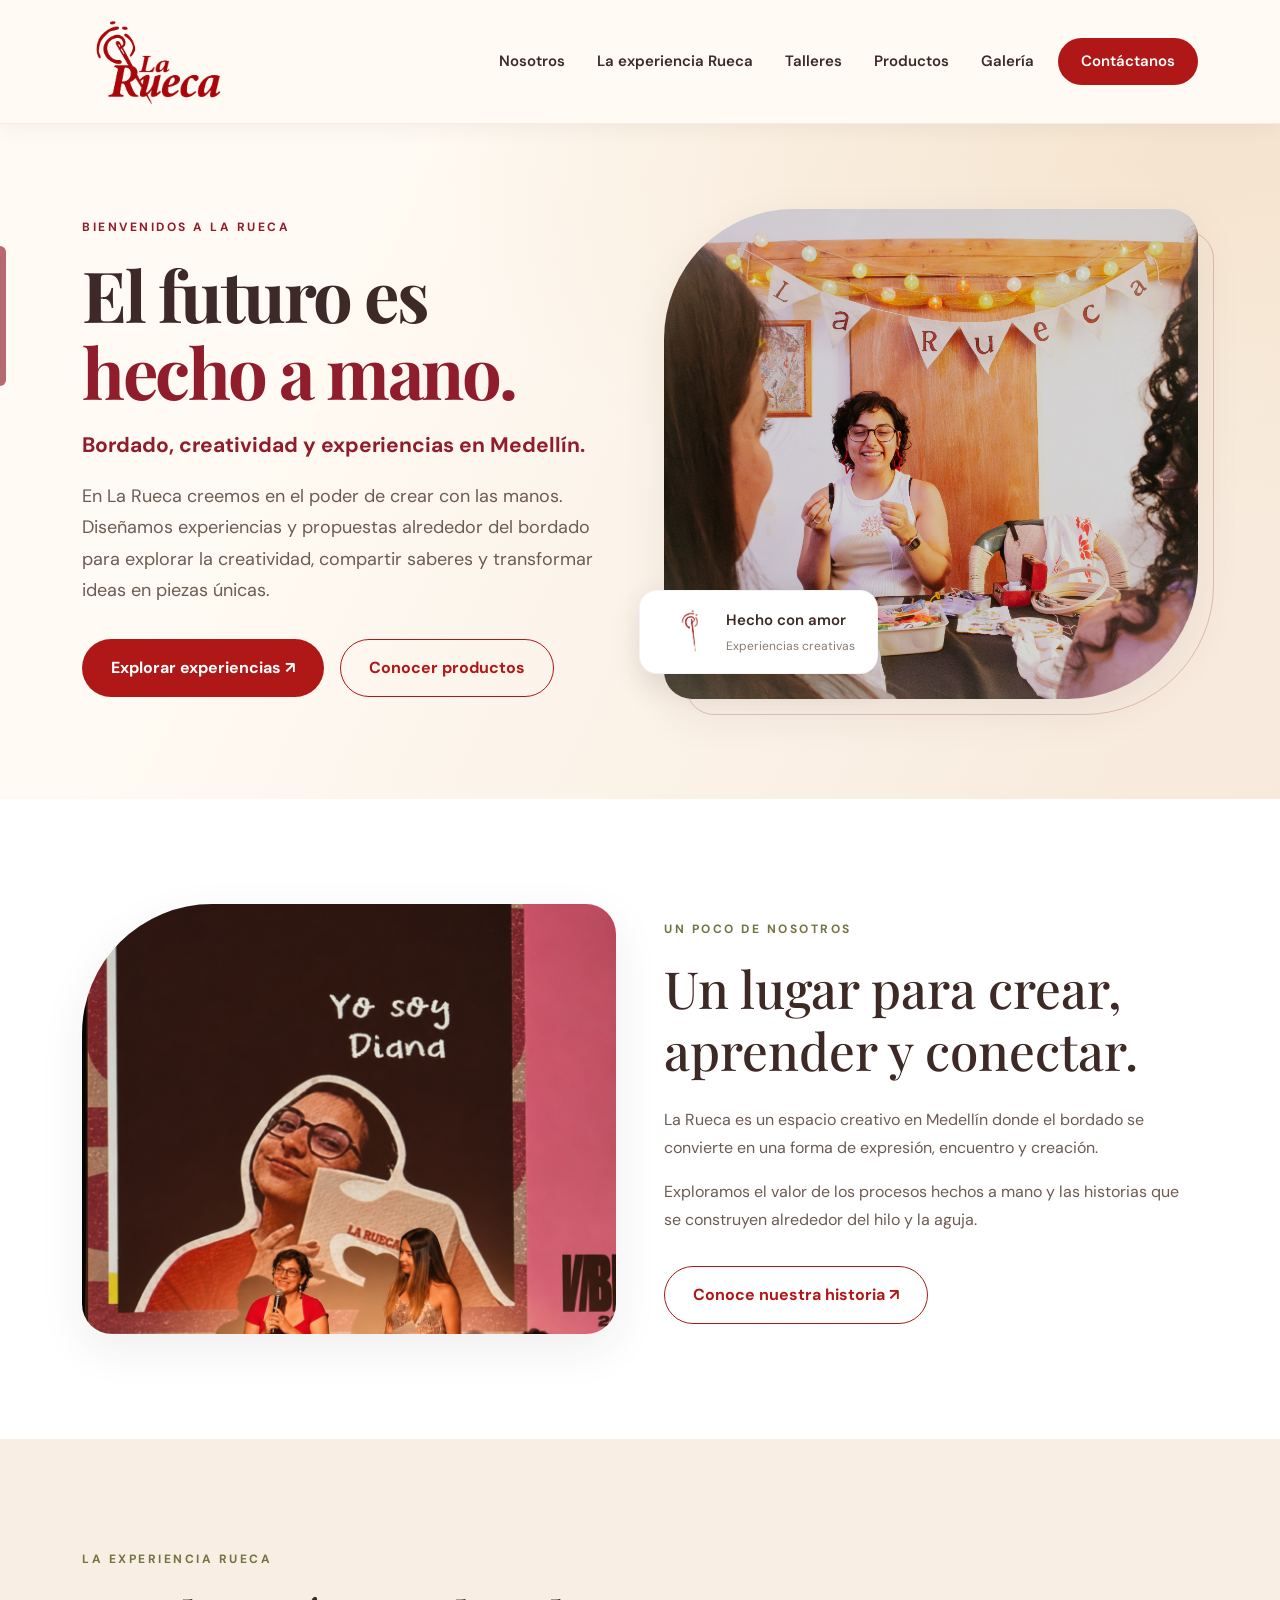
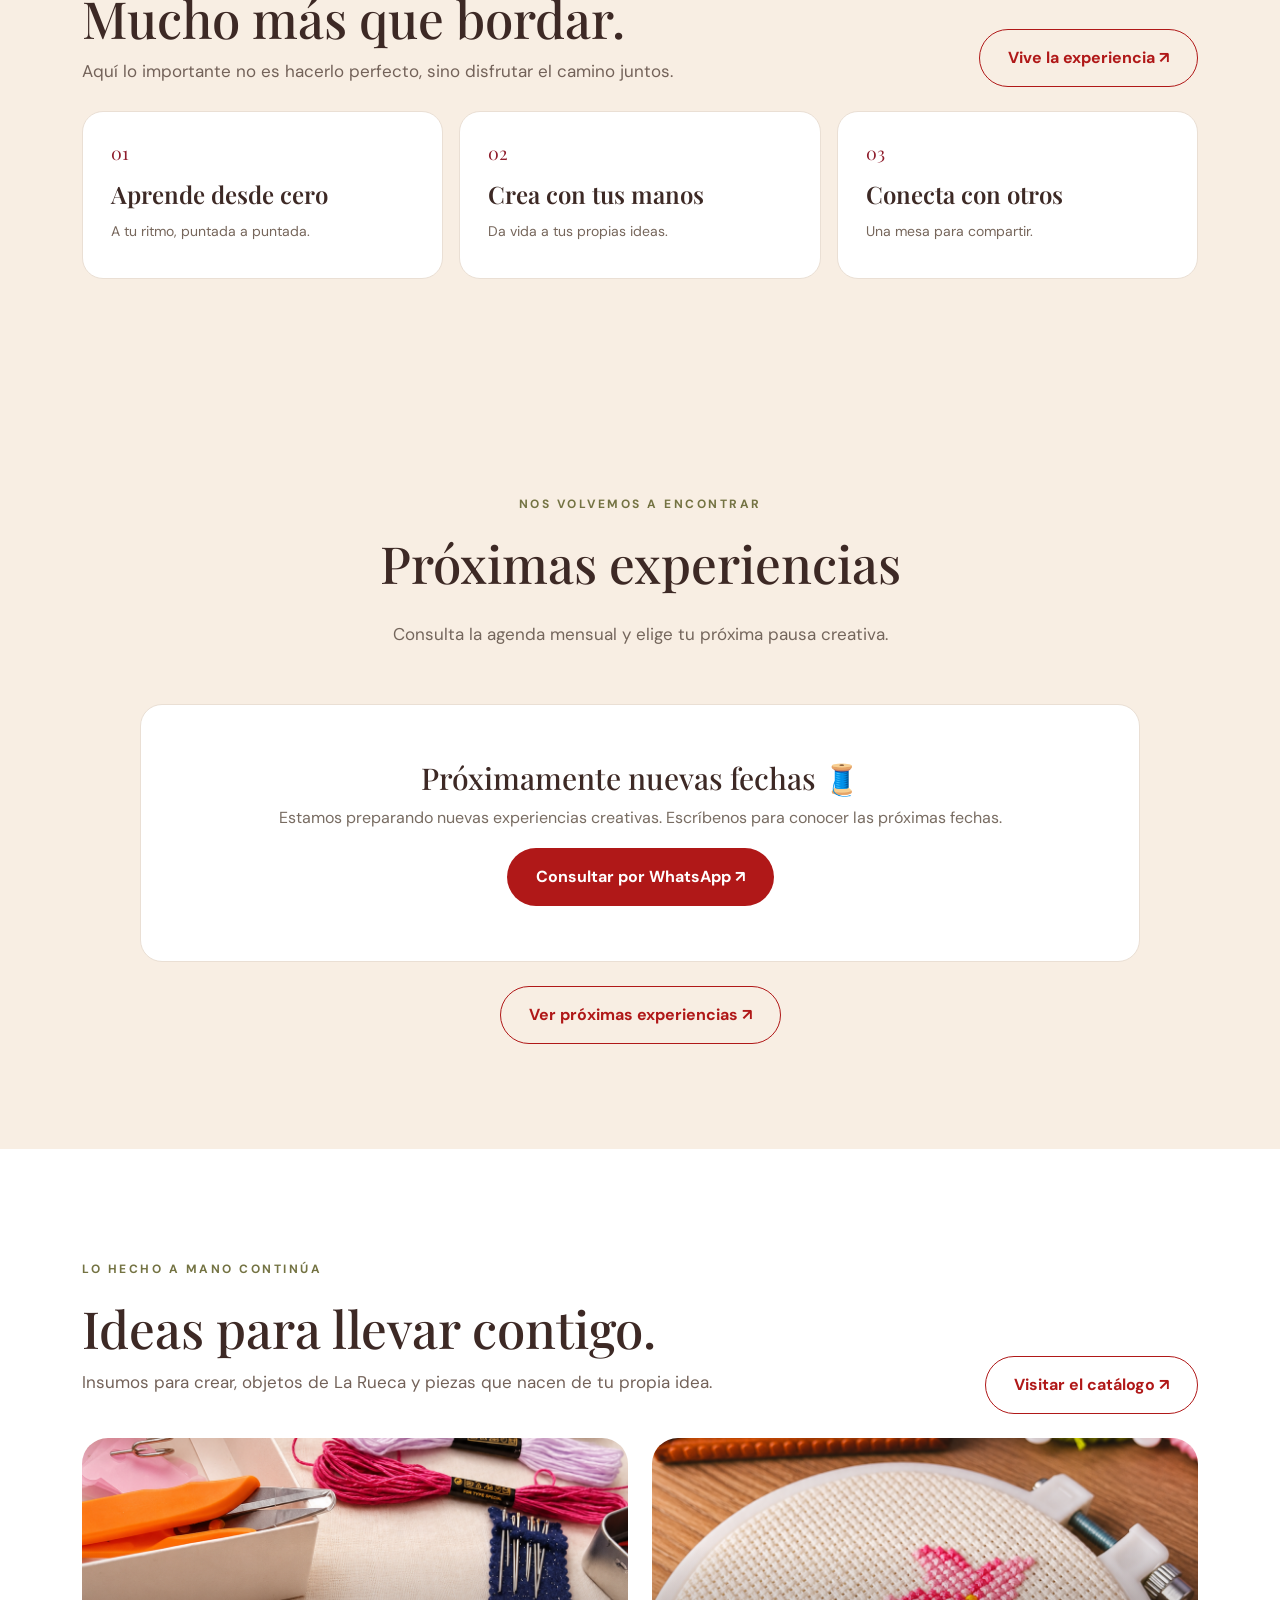
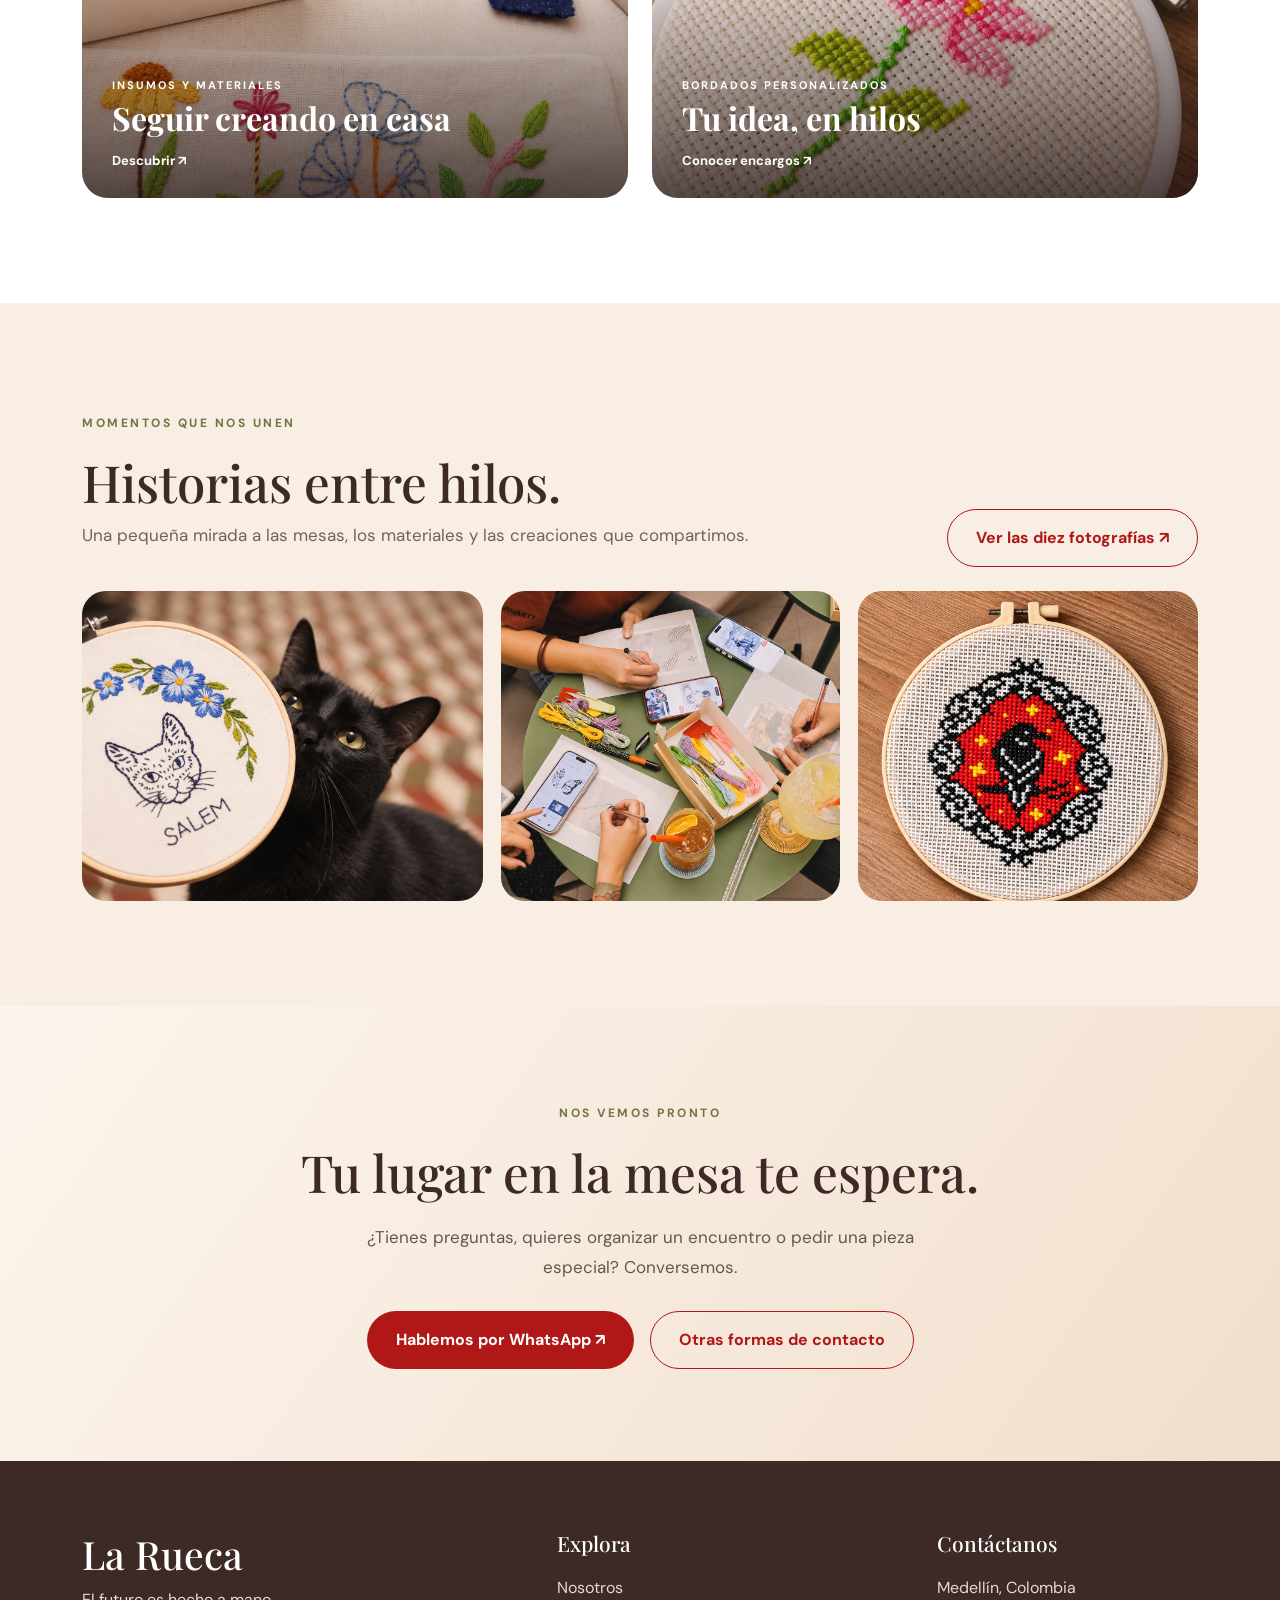
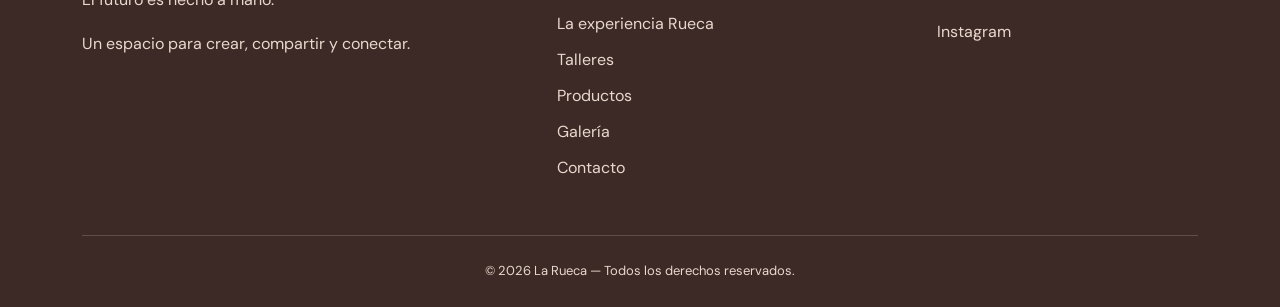
==== commit 8f01726f: "Actualizar paginas e imagenes de La Rueca" ====
--- a/index.html
+++ b/index.html
@@ -1,82 +1,764 @@
+
 <!DOCTYPE html>
-
 <html lang="es">
+
 <head>
-<meta charset="utf-8"/>
-<meta content="width=device-width, initial-scale=1.0" name="viewport"/>
-<meta content="La Rueca: bordado, creatividad y experiencias en Medellín. Talleres, creaciones textiles, productos hechos a mano y encuentros para compartir saberes." name="description"/>
-<title>La Rueca | Talleres, arte y encuentros en Medellín</title>
-<!-- Bootstrap -->
-<link href="https://cdn.jsdelivr.net/npm/bootstrap@5.3.3/dist/css/bootstrap.min.css" rel="stylesheet"/>
-<!-- Swiper CSS -->
-<!-- Tipografías -->
-<link href="https://fonts.googleapis.com/css2?family=DM+Sans:wght@400;500;600;700&amp;family=Playfair+Display:wght@500;600;700&amp;display=swap" rel="stylesheet"/>
-<!-- Tu diseño nuevo -->
-<link href="css/estilos.css?v=11" rel="stylesheet"/>
+  <meta charset="UTF-8">
+  <meta name="viewport" content="width=device-width, initial-scale=1.0">
+
+  <!-- SEO -->
+  <title>La Rueca | Talleres, arte y encuentros en Medellín</title>
+
+  <meta
+    name="description"
+    content="La Rueca: bordado, creatividad y experiencias en Medellín. Talleres, creaciones textiles, productos hechos a mano y encuentros para compartir saberes."
+  >
+
+  <!-- Bootstrap -->
+  <link
+    href="https://cdn.jsdelivr.net/npm/bootstrap@5.3.3/dist/css/bootstrap.min.css"
+    rel="stylesheet"
+  >
+
+  <!-- Tipografías -->
+  <link
+    href="https://fonts.googleapis.com/css2?family=DM+Sans:wght@400;500;600;700&family=Playfair+Display:wght@500;600;700&display=swap"
+    rel="stylesheet"
+  >
+
+  <!-- Estilos de La Rueca -->
+  <link href="css/estilos.css?v=12" rel="stylesheet">
+
 </head>
+
 <body>
-<!-- MENÚ -->
-<nav class="navbar navbar-expand-lg navbar-light sticky-top">
-<div class="container">
-<a class="navbar-brand" href="index.html">
-<img alt="La Rueca" class="logo" src="img/logo-la-rueca.png"/>
-</a>
-<button aria-controls="menuPrincipal" aria-expanded="false" aria-label="Abrir menú" class="navbar-toggler" data-bs-target="#menuPrincipal" data-bs-toggle="collapse" type="button">
-<span class="navbar-toggler-icon"></span>
-</button>
-<div class="collapse navbar-collapse" id="menuPrincipal">
-<ul class="navbar-nav ms-auto align-items-lg-center gap-lg-3">
-<li class="nav-item"><a class="nav-link" href="nosotros.html">Nosotros</a></li>
-<li class="nav-item"><a class="nav-link" href="experiencia.html">La experiencia Rueca</a></li>
-<li class="nav-item"><a class="nav-link" href="talleres.html">Talleres</a></li>
-<li class="nav-item"><a class="nav-link" href="productos.html">Productos</a></li><li class="nav-item"><a class="nav-link" href="galeria.html">Galería</a></li>
-<li class="nav-item"><a class="nav-link btn-menu" href="contacto.html">Contáctanos</a></li>
-</ul>
-</div>
-</div>
-</nav>
-<main><section class="hero" id="inicio"><div class="container"><div class="row align-items-center g-5"><div class="col-lg-6"><span class="etiqueta">BIENVENIDOS A LA RUECA</span><h1>El futuro es <em>hecho a mano.</em></h1><h2>Bordado, creatividad y experiencias en Medellín.</h2><p class="descripcion">En La Rueca creemos en el poder de crear con las manos. Diseñamos experiencias y propuestas alrededor del bordado para explorar la creatividad, compartir saberes y transformar ideas en piezas únicas.</p><div class="d-flex gap-3 flex-wrap"><a class="boton" href="talleres.html">Explorar experiencias ↗</a><a class="boton-secundario" href="productos.html">Conocer productos</a></div></div><div class="col-lg-6"><div class="hero-foto"><img alt="Participantes compartiendo un taller de La Rueca" src="img/hero-bordado.jpg"/><div class="sello-flotante"><img alt="" class="aguja-logo" src="img/aguja-la-rueca.png"/><div><strong>Hecho con amor</strong><small>Experiencias creativas</small></div></div></div></div></div></div></section><section class="seccion nosotros inicio-resumen" id="nosotros"><div class="container"><div class="row align-items-center g-5"><div class="col-lg-6"><div class="imagen-seccion"><img alt="Encuentro creativo de bordado en La Rueca" loading="lazy" src="img/encuentro-creativo.png"/></div></div><div class="col-lg-6"><span class="etiqueta">UN POCO DE NOSOTROS</span><h2 class="titulo-seccion">Un lugar para crear, aprender y conectar.</h2><p>La Rueca es un espacio creativo en Medellín donde el bordado se convierte en una forma de expresión, encuentro y creación.</p><p>Exploramos el valor de los procesos hechos a mano y las historias que se construyen alrededor del hilo y la aguja.</p><a class="boton-secundario mt-3" href="nosotros.html">Conoce nuestra historia ↗</a></div></div></div></section><section class="seccion fondo-crema inicio-experiencia" id="servicios"><div class="container"><div class="row align-items-end g-4 mb-4"><div class="col-lg-8"><span class="etiqueta">LA EXPERIENCIA RUECA</span><h2 class="titulo-seccion mb-2">Mucho más que bordar.</h2><p class="mb-0 intro-corto">Aquí lo importante no es hacerlo perfecto, sino disfrutar el camino juntos.</p></div><div class="col-lg-4 text-lg-end"><a class="boton-secundario" href="experiencia.html">Vive la experiencia ↗</a></div></div><div class="row g-3"><div class="col-md-4"><a class="beneficio-resumen" href="experiencia.html#beneficios-originales"><span>01</span><strong>Aprende desde cero</strong><small>A tu ritmo, puntada a puntada.</small></a></div><div class="col-md-4"><a class="beneficio-resumen" href="experiencia.html#beneficios-originales"><span>02</span><strong>Crea con tus manos</strong><small>Da vida a tus propias ideas.</small></a></div><div class="col-md-4"><a class="beneficio-resumen" href="experiencia.html#beneficios-originales"><span>03</span><strong>Conecta con otros</strong><small>Una mesa para compartir.</small></a></div></div></div></section><section class="seccion fondo-crema" id="proximos-eventos">
-<div class="container">
-<div class="encabezado-seccion text-center">
-<span class="etiqueta">NOS VOLVEMOS A ENCONTRAR</span>
-<h2 class="titulo-seccion">Próximas experiencias</h2>
-<p>Consulta la agenda mensual y elige tu próxima pausa creativa.</p>
-</div>
-<!-- Se llena automáticamente desde eventos.js -->
-<div class="eventos-contenedor" data-max-eventos="3" id="lista-eventos"></div>
-<div class="text-center mt-4"><a class="boton-secundario" href="talleres.html#proximos-eventos">Ver próximas experiencias ↗</a></div></div>
-</section><section class="seccion inicio-productos" id="productos-destacados"><div class="container"><div class="row align-items-end g-4 mb-4"><div class="col-lg-8"><span class="etiqueta">LO HECHO A MANO CONTINÚA</span><h2 class="titulo-seccion mb-2">Ideas para llevar contigo.</h2><p class="intro-corto">Insumos para crear, objetos de La Rueca y piezas que nacen de tu propia idea.</p></div><div class="col-lg-4 text-lg-end"><a class="boton-secundario" href="productos.html">Visitar el catálogo ↗</a></div></div><div class="row g-4"><div class="col-md-6"><a class="foto-destacada foto-destacada-grande" href="productos.html"><img alt="Hilos y materiales para crear" loading="lazy" src="img/galeria-10.png"/><span class="foto-destacada-texto"><small>INSUMOS Y MATERIALES</small><strong>Seguir creando en casa</strong><span>Descubrir ↗</span></span></a></div><div class="col-md-6"><a class="foto-destacada foto-destacada-grande" href="productos.html#encargos"><img alt="Detalle de una pieza de bordado artesanal" loading="lazy" src="img/detalle-bordado.png"/><span class="foto-destacada-texto"><small>BORDADOS PERSONALIZADOS</small><strong>Tu idea, en hilos</strong><span>Conocer encargos ↗</span></span></a></div></div></div></section><section class="seccion fondo-crema inicio-galeria" id="galeria"><div class="container"><div class="row align-items-end g-4 mb-4"><div class="col-lg-8"><span class="etiqueta">MOMENTOS QUE NOS UNEN</span><h2 class="titulo-seccion mb-2">Historias entre hilos.</h2><p class="intro-corto">Una pequeña mirada a las mesas, los materiales y las creaciones que compartimos.</p></div><div class="col-lg-4 text-lg-end"><a class="boton-secundario" href="galeria.html">Ver las diez fotografías ↗</a></div></div><div class="mosaico-inicio"><a href="galeria.html"><img alt="Encuentro creativo de La Rueca" loading="lazy" src="img/galeria-2.png"/></a><a href="galeria.html"><img alt="Materiales y bordados compartidos" loading="lazy" src="img/galeria-3.png"/></a><a href="galeria.html"><img alt="Detalle de bordado hecho a mano" loading="lazy" src="img/galeria-8.png"/></a></div></div></section><section class="inicio-cierre" id="contacto"><div class="container"><div class="cierre-interior"><span class="etiqueta">NOS VEMOS PRONTO</span><h2>Tu lugar en la mesa te espera.</h2><p>¿Tienes preguntas, quieres organizar un encuentro o pedir una pieza especial? Conversemos.</p><div class="d-flex flex-wrap justify-content-center gap-3"><a class="boton" href="https://wa.me/573006522403?text=Hola%2C%20La%20Rueca.%20Quisiera%20conocer%20m%C3%A1s" rel="noopener noreferrer" target="_blank">Hablemos por WhatsApp ↗</a><a class="boton-secundario" href="contacto.html">Otras formas de contacto</a></div></div></div></section></main>
-<!-- PIE DE PÁGINA -->
-<footer class="pie-pagina">
-<div class="container">
-<div class="row g-4 align-items-start">
-<div class="col-md-5">
-<h3>La Rueca</h3>
-<p>El futuro es hecho a mano.</p>
-<p>Un espacio para crear, compartir y conectar.</p>
-</div>
-<div class="col-md-4">
-<h4>Explora</h4>
-<a href="nosotros.html">Nosotros</a>
-<a href="experiencia.html">La experiencia Rueca</a>
-<a href="talleres.html">Talleres</a>
-<a href="productos.html">Productos</a>
-<a href="galeria.html">Galería</a>
-<a href="contacto.html">Contacto</a>
-</div>
-<div class="col-md-3">
-<h4>Contáctanos</h4>
-<p>Medellín, Colombia</p>
-<a href="https://www.instagram.com/larueca.creaciones/" rel="noopener noreferrer" target="_blank">Instagram</a>
-</div>
-</div>
-<div class="footer-inferior">
+
+  <!-- =====================================
+       01. MENÚ DE NAVEGACIÓN
+  ====================================== -->
+
+  <nav class="navbar navbar-expand-lg navbar-light sticky-top">
+
+    <div class="container">
+
+      <!-- Logo -->
+      <a class="navbar-brand" href="index.html">
+        <img
+          src="img/logo-la-rueca.png"
+          alt="La Rueca - Inicio"
+          class="logo"
+        >
+      </a>
+
+      <!-- Menú móvil -->
+      <button
+        class="navbar-toggler"
+        type="button"
+        data-bs-toggle="collapse"
+        data-bs-target="#menuPrincipal"
+        aria-controls="menuPrincipal"
+        aria-expanded="false"
+        aria-label="Abrir menú"
+      >
+        <span class="navbar-toggler-icon"></span>
+      </button>
+
+      <!-- Enlaces principales -->
+      <div class="collapse navbar-collapse" id="menuPrincipal">
+
+        <ul class="navbar-nav ms-auto align-items-lg-center gap-lg-3">
+
+          <li class="nav-item">
+            <a class="nav-link" href="nosotros.html">
+              Nosotros
+            </a>
+          </li>
+
+          <li class="nav-item">
+            <a class="nav-link" href="experiencia.html">
+              La experiencia Rueca
+            </a>
+          </li>
+
+          <li class="nav-item">
+            <a class="nav-link" href="talleres.html">
+              Talleres
+            </a>
+          </li>
+
+          <li class="nav-item">
+            <a class="nav-link" href="productos.html">
+              Productos
+            </a>
+          </li>
+
+          <li class="nav-item">
+            <a class="nav-link" href="galeria.html">
+              Galería
+            </a>
+          </li>
+
+          <li class="nav-item">
+            <a class="nav-link btn-menu" href="contacto.html">
+              Contáctanos
+            </a>
+          </li>
+
+        </ul>
+
+      </div>
+    </div>
+  </nav>
+
+
+  <main>
+
+    <!-- =====================================
+         02. PORTADA / HERO
+    ====================================== -->
+
+    <section class="hero" id="inicio">
+
+      <div class="container">
+
+        <div class="row align-items-center g-5">
+
+          <!-- Texto de portada -->
+          <div class="col-lg-6">
+
+            <span class="etiqueta">
+              BIENVENIDOS A LA RUECA
+            </span>
+
+            <h1>
+              El futuro es <em>hecho a mano.</em>
+            </h1>
+
+            <h2>
+              Bordado, creatividad y experiencias en Medellín.
+            </h2>
+
+            <p class="descripcion">
+              En La Rueca creemos en el poder de crear con las manos.
+              Diseñamos experiencias y propuestas alrededor del bordado
+              para explorar la creatividad, compartir saberes y
+              transformar ideas en piezas únicas.
+            </p>
+
+            <div class="d-flex gap-3 flex-wrap">
+
+              <a class="boton" href="talleres.html">
+                Explorar experiencias ↗
+              </a>
+
+              <a class="boton-secundario" href="productos.html">
+                Conocer productos
+              </a>
+
+            </div>
+
+          </div>
+
+          <!-- Fotografía de portada -->
+          <div class="col-lg-6">
+
+            <div class="hero-foto">
+
+              <img
+                src="img/hero-bordado.jpg"
+                alt="Participantes compartiendo un taller creativo de La Rueca"
+                fetchpriority="high"
+              >
+
+              <!-- Sello flotante -->
+              <div class="sello-flotante">
+
+                <img
+                  src="img/aguja-la-rueca.png"
+                  alt=""
+                  class="aguja-logo"
+                >
+
+                <div>
+                  <strong>Hecho con amor</strong>
+                  <small>Experiencias creativas</small>
+                </div>
+
+              </div>
+
+            </div>
+
+          </div>
+
+        </div>
+
+      </div>
+
+    </section>
+
+
+    <!-- =====================================
+         03. UN POCO DE NOSOTROS
+    ====================================== -->
+
+    <section class="seccion nosotros inicio-resumen" id="nosotros">
+
+      <div class="container">
+
+        <div class="row align-items-center g-5">
+
+          <!-- Fotografía -->
+          <div class="col-lg-6">
+
+            <div class="imagen-seccion">
+
+              <img
+                src="img/encuentro-creativo.png"
+                alt="Encuentro creativo de bordado en La Rueca"
+                loading="lazy"
+              >
+
+            </div>
+
+          </div>
+
+          <!-- Presentación -->
+          <div class="col-lg-6">
+
+            <span class="etiqueta">
+              UN POCO DE NOSOTROS
+            </span>
+
+            <h2 class="titulo-seccion">
+              Un lugar para crear, aprender y conectar.
+            </h2>
+
+            <p>
+              La Rueca es un espacio creativo en Medellín donde
+              el bordado se convierte en una forma de expresión,
+              encuentro y creación.
+            </p>
+
+            <p>
+              Exploramos el valor de los procesos hechos a mano
+              y las historias que se construyen alrededor
+              del hilo y la aguja.
+            </p>
+
+            <a class="boton-secundario mt-3" href="nosotros.html">
+              Conoce nuestra historia ↗
+            </a>
+
+          </div>
+
+        </div>
+
+      </div>
+
+    </section>
+
+
+    <!-- =====================================
+         04. LA EXPERIENCIA RUECA
+    ====================================== -->
+
+    <section
+      class="seccion fondo-crema inicio-experiencia"
+      id="servicios"
+    >
+
+      <div class="container">
+
+        <!-- Encabezado -->
+        <div class="row align-items-end g-4 mb-4">
+
+          <div class="col-lg-8">
+
+            <span class="etiqueta">
+              LA EXPERIENCIA RUECA
+            </span>
+
+            <h2 class="titulo-seccion mb-2">
+              Mucho más que bordar.
+            </h2>
+
+            <p class="mb-0 intro-corto">
+              Aquí lo importante no es hacerlo perfecto,
+              sino disfrutar el camino juntos.
+            </p>
+
+          </div>
+
+          <div class="col-lg-4 text-lg-end">
+
+            <a class="boton-secundario" href="experiencia.html">
+              Vive la experiencia ↗
+            </a>
+
+          </div>
+
+        </div>
+
+        <!-- Tres beneficios -->
+        <div class="row g-3">
+
+          <!-- Beneficio 1 -->
+          <div class="col-md-4">
+
+            <a
+              class="beneficio-resumen"
+              href="experiencia.html#beneficios-originales"
+            >
+              <span>01</span>
+
+              <strong>Aprende desde cero</strong>
+
+              <small>
+                A tu ritmo, puntada a puntada.
+              </small>
+            </a>
+
+          </div>
+
+          <!-- Beneficio 2 -->
+          <div class="col-md-4">
+
+            <a
+              class="beneficio-resumen"
+              href="experiencia.html#beneficios-originales"
+            >
+              <span>02</span>
+
+              <strong>Crea con tus manos</strong>
+
+              <small>
+                Da vida a tus propias ideas.
+              </small>
+            </a>
+
+          </div>
+
+          <!-- Beneficio 3 -->
+          <div class="col-md-4">
+
+            <a
+              class="beneficio-resumen"
+              href="experiencia.html#beneficios-originales"
+            >
+              <span>03</span>
+
+              <strong>Conecta con otros</strong>
+
+              <small>
+                Una mesa para compartir.
+              </small>
+            </a>
+
+          </div>
+
+        </div>
+
+      </div>
+
+    </section>
+
+
+    <!-- =====================================
+         05. PRÓXIMAS EXPERIENCIAS
+    ====================================== -->
+
+    <section
+      class="seccion fondo-crema"
+      id="proximos-eventos"
+    >
+
+      <div class="container">
+
+        <!-- Encabezado -->
+        <div class="encabezado-seccion text-center">
+
+          <span class="etiqueta">
+            NOS VOLVEMOS A ENCONTRAR
+          </span>
+
+          <h2 class="titulo-seccion">
+            Próximas experiencias
+          </h2>
+
+          <p>
+            Consulta la agenda mensual y elige
+            tu próxima pausa creativa.
+          </p>
+
+        </div>
+
+        <!--
+          Los eventos se cargan desde:
+          jv/eventos.js
+
+          Máximo de eventos en Inicio: 3
+        -->
+        <div
+          class="eventos-contenedor"
+          id="lista-eventos"
+          data-max-eventos="3"
+        ></div>
+
+        <div class="text-center mt-4">
+
+          <a
+            class="boton-secundario"
+            href="talleres.html#proximos-eventos"
+          >
+            Ver próximas experiencias ↗
+          </a>
+
+        </div>
+
+      </div>
+
+    </section>
+
+
+    <!-- =====================================
+         06. PRODUCTOS DESTACADOS
+         IDEAS PARA LLEVAR CONTIGO
+    ====================================== -->
+
+    <section
+      class="seccion inicio-productos"
+      id="productos-destacados"
+    >
+
+      <div class="container">
+
+        <!-- Encabezado -->
+        <div class="row align-items-end g-4 mb-4">
+
+          <div class="col-lg-8">
+
+            <span class="etiqueta">
+              LO HECHO A MANO CONTINÚA
+            </span>
+
+            <h2 class="titulo-seccion mb-2">
+              Ideas para llevar contigo.
+            </h2>
+
+            <p class="intro-corto">
+              Insumos para crear, objetos de La Rueca
+              y piezas que nacen de tu propia idea.
+            </p>
+
+          </div>
+
+          <div class="col-lg-4 text-lg-end">
+
+            <a class="boton-secundario" href="productos.html">
+              Visitar el catálogo ↗
+            </a>
+
+          </div>
+
+        </div>
+
+        <!-- Tarjetas fotográficas -->
+        <div class="row g-4">
+
+          <!-- PRODUCTO 1: SEGUIR CREANDO EN CASA -->
+          <div class="col-md-6">
+
+            <a
+              class="foto-destacada foto-destacada-grande"
+              href="productos.html"
+            >
+
+              <img
+                src="img/en-casa.png"
+                alt="Insumos y materiales de bordado para seguir creando en casa"
+                loading="lazy"
+              >
+
+              <span class="foto-destacada-texto">
+
+                <small>
+                  INSUMOS Y MATERIALES
+                </small>
+
+                <strong>
+                  Seguir creando en casa
+                </strong>
+
+                <span>
+                  Descubrir ↗
+                </span>
+
+              </span>
+
+            </a>
+
+          </div>
+
+          <!-- PRODUCTO 2: BORDADOS PERSONALIZADOS -->
+          <div class="col-md-6">
+
+            <a
+              class="foto-destacada foto-destacada-grande"
+              href="productos.html#encargos"
+            >
+
+              <img
+                src="img/bordados-personalizados.png"
+                alt="Bordado personalizado artesanal realizado a mano"
+                loading="lazy"
+              >
+
+              <span class="foto-destacada-texto">
+
+                <small>
+                  BORDADOS PERSONALIZADOS
+                </small>
+
+                <strong>
+                  Tu idea, en hilos
+                </strong>
+
+                <span>
+                  Conocer encargos ↗
+                </span>
+
+              </span>
+
+            </a>
+
+          </div>
+
+        </div>
+
+      </div>
+
+    </section>
+
+
+    <!-- =====================================
+         07. GALERÍA DESTACADA
+    ====================================== -->
+
+    <section
+      class="seccion fondo-crema inicio-galeria"
+      id="galeria"
+    >
+
+      <div class="container">
+
+        <!-- Encabezado -->
+        <div class="row align-items-end g-4 mb-4">
+
+          <div class="col-lg-8">
+
+            <span class="etiqueta">
+              MOMENTOS QUE NOS UNEN
+            </span>
+
+            <h2 class="titulo-seccion mb-2">
+              Historias entre hilos.
+            </h2>
+
+            <p class="intro-corto">
+              Una pequeña mirada a las mesas,
+              los materiales y las creaciones
+              que compartimos.
+            </p>
+
+          </div>
+
+          <div class="col-lg-4 text-lg-end">
+
+            <a class="boton-secundario" href="galeria.html">
+              Ver las diez fotografías ↗
+            </a>
+
+          </div>
+
+        </div>
+
+        <!-- Adelanto de tres fotografías -->
+        <div class="mosaico-inicio">
+
+          <a href="galeria.html" aria-label="Explorar galería de La Rueca">
+
+            <img
+              src="img/galeria-2.png"
+              alt="Encuentro creativo de La Rueca"
+              loading="lazy"
+            >
+
+          </a>
+
+          <a href="galeria.html" aria-label="Ver materiales y bordados">
+
+            <img
+              src="img/galeria-3.png"
+              alt="Materiales y bordados compartidos"
+              loading="lazy"
+            >
+
+          </a>
+
+          <a href="galeria.html" aria-label="Ver bordados artesanales">
+
+            <img
+              src="img/galeria-8.png"
+              alt="Detalle de bordado hecho a mano"
+              loading="lazy"
+            >
+
+          </a>
+
+        </div>
+
+      </div>
+
+    </section>
+
+
+    <!-- =====================================
+         08. INVITACIÓN FINAL / CONTACTO
+    ====================================== -->
+
+    <section class="inicio-cierre" id="contacto">
+
+      <div class="container">
+
+        <div class="cierre-interior">
+
+          <span class="etiqueta">
+            NOS VEMOS PRONTO
+          </span>
+
+          <h2>
+            Tu lugar en la mesa te espera.
+          </h2>
+
+          <p>
+            ¿Tienes preguntas, quieres organizar un encuentro
+            o pedir una pieza especial? Conversemos.
+          </p>
+
+          <div class="d-flex flex-wrap justify-content-center gap-3">
+
+            <a
+              class="boton"
+              href="https://wa.me/573006522403?text=Hola%2C%20La%20Rueca.%20Quisiera%20conocer%20m%C3%A1s"
+              target="_blank"
+              rel="noopener noreferrer"
+            >
+              Hablemos por WhatsApp ↗
+            </a>
+
+            <a
+              class="boton-secundario"
+              href="contacto.html"
+            >
+              Otras formas de contacto
+            </a>
+
+          </div>
+
+        </div>
+
+      </div>
+
+    </section>
+
+  </main>
+
+
+  <!-- =====================================
+       09. PIE DE PÁGINA
+  ====================================== -->
+
+  <footer class="pie-pagina">
+
+    <div class="container">
+
+      <div class="row g-4 align-items-start">
+
+        <!-- Marca -->
+        <div class="col-md-5">
+
+          <h3>La Rueca</h3>
+
+          <p>El futuro es hecho a mano.</p>
+
+          <p>
+            Un espacio para crear,
+            compartir y conectar.
+          </p>
+
+        </div>
+
+        <!-- Navegación secundaria -->
+        <div class="col-md-4">
+
+          <h4>Explora</h4>
+
+          <a href="nosotros.html">Nosotros</a>
+
+          <a href="experiencia.html">
+            La experiencia Rueca
+          </a>
+
+          <a href="talleres.html">Talleres</a>
+
+          <a href="productos.html">Productos</a>
+
+          <a href="galeria.html">Galería</a>
+
+          <a href="contacto.html">Contacto</a>
+
+        </div>
+
+        <!-- Contacto -->
+        <div class="col-md-3">
+
+          <h4>Contáctanos</h4>
+
+          <p>Medellín, Colombia</p>
+
+          <a
+            href="https://www.instagram.com/larueca.creaciones/"
+            target="_blank"
+            rel="noopener noreferrer"
+          >
+            Instagram
+          </a>
+
+        </div>
+
+      </div>
+
+      <div class="footer-inferior">
         © 2026 La Rueca — Todos los derechos reservados.
       </div>
-</div>
-</footer>
-<script src="https://cdn.jsdelivr.net/npm/bootstrap@5.3.3/dist/js/bootstrap.bundle.min.js"></script>
-<script src="jv/eventos.js"></script>
-<!-- Swiper: cargar antes de inicializar -->
-<script defer="True" src="js/main.js"></script></body>
-</html>+
+    </div>
+
+  </footer>
+
+
+  <!-- =====================================
+       10. JAVASCRIPT
+  ====================================== -->
+
+  <!-- Bootstrap -->
+  <script src="https://cdn.jsdelivr.net/npm/bootstrap@5.3.3/dist/js/bootstrap.bundle.min.js"></script>
+
+  <!-- Agenda de próximos talleres -->
+  <script src="jv/eventos.js"></script>
+
+  <!-- Funcionalidades generales -->
+  <script src="js/main.js" defer></script>
+
+</body>
+</html>
